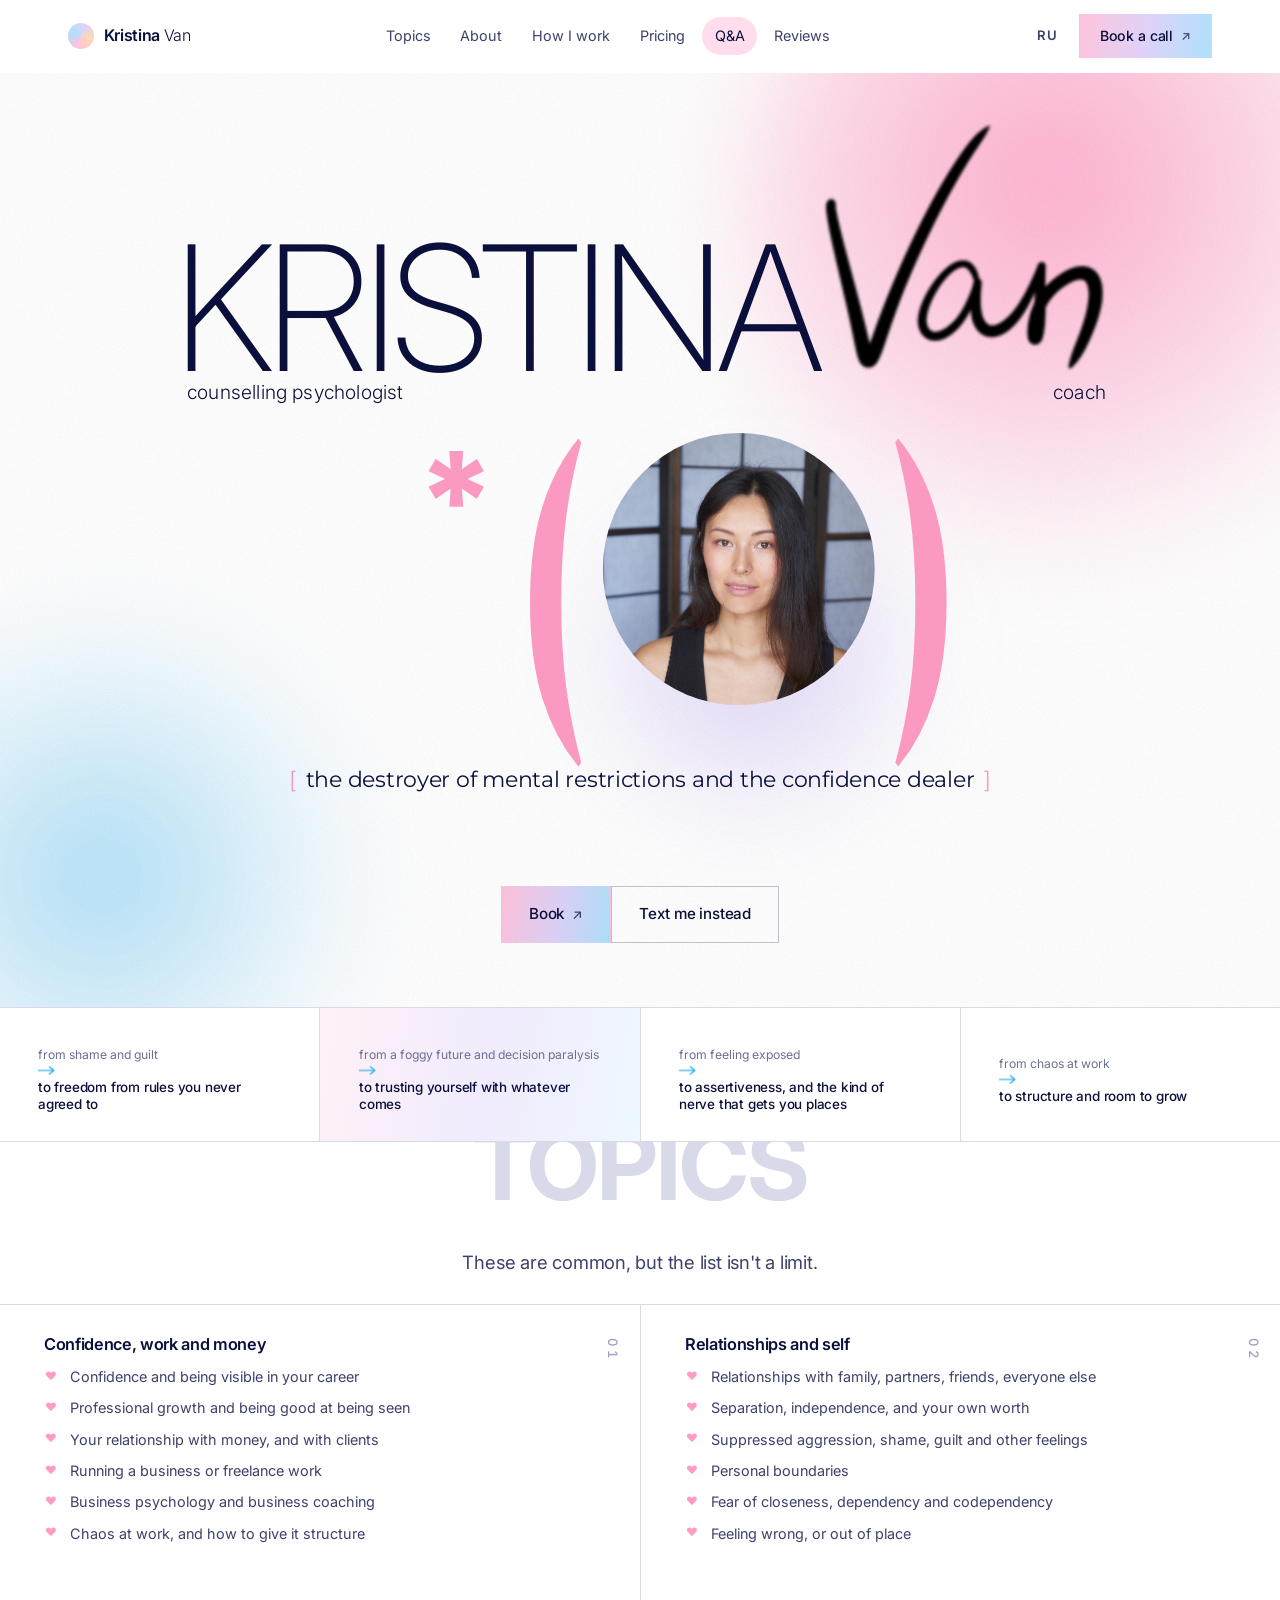
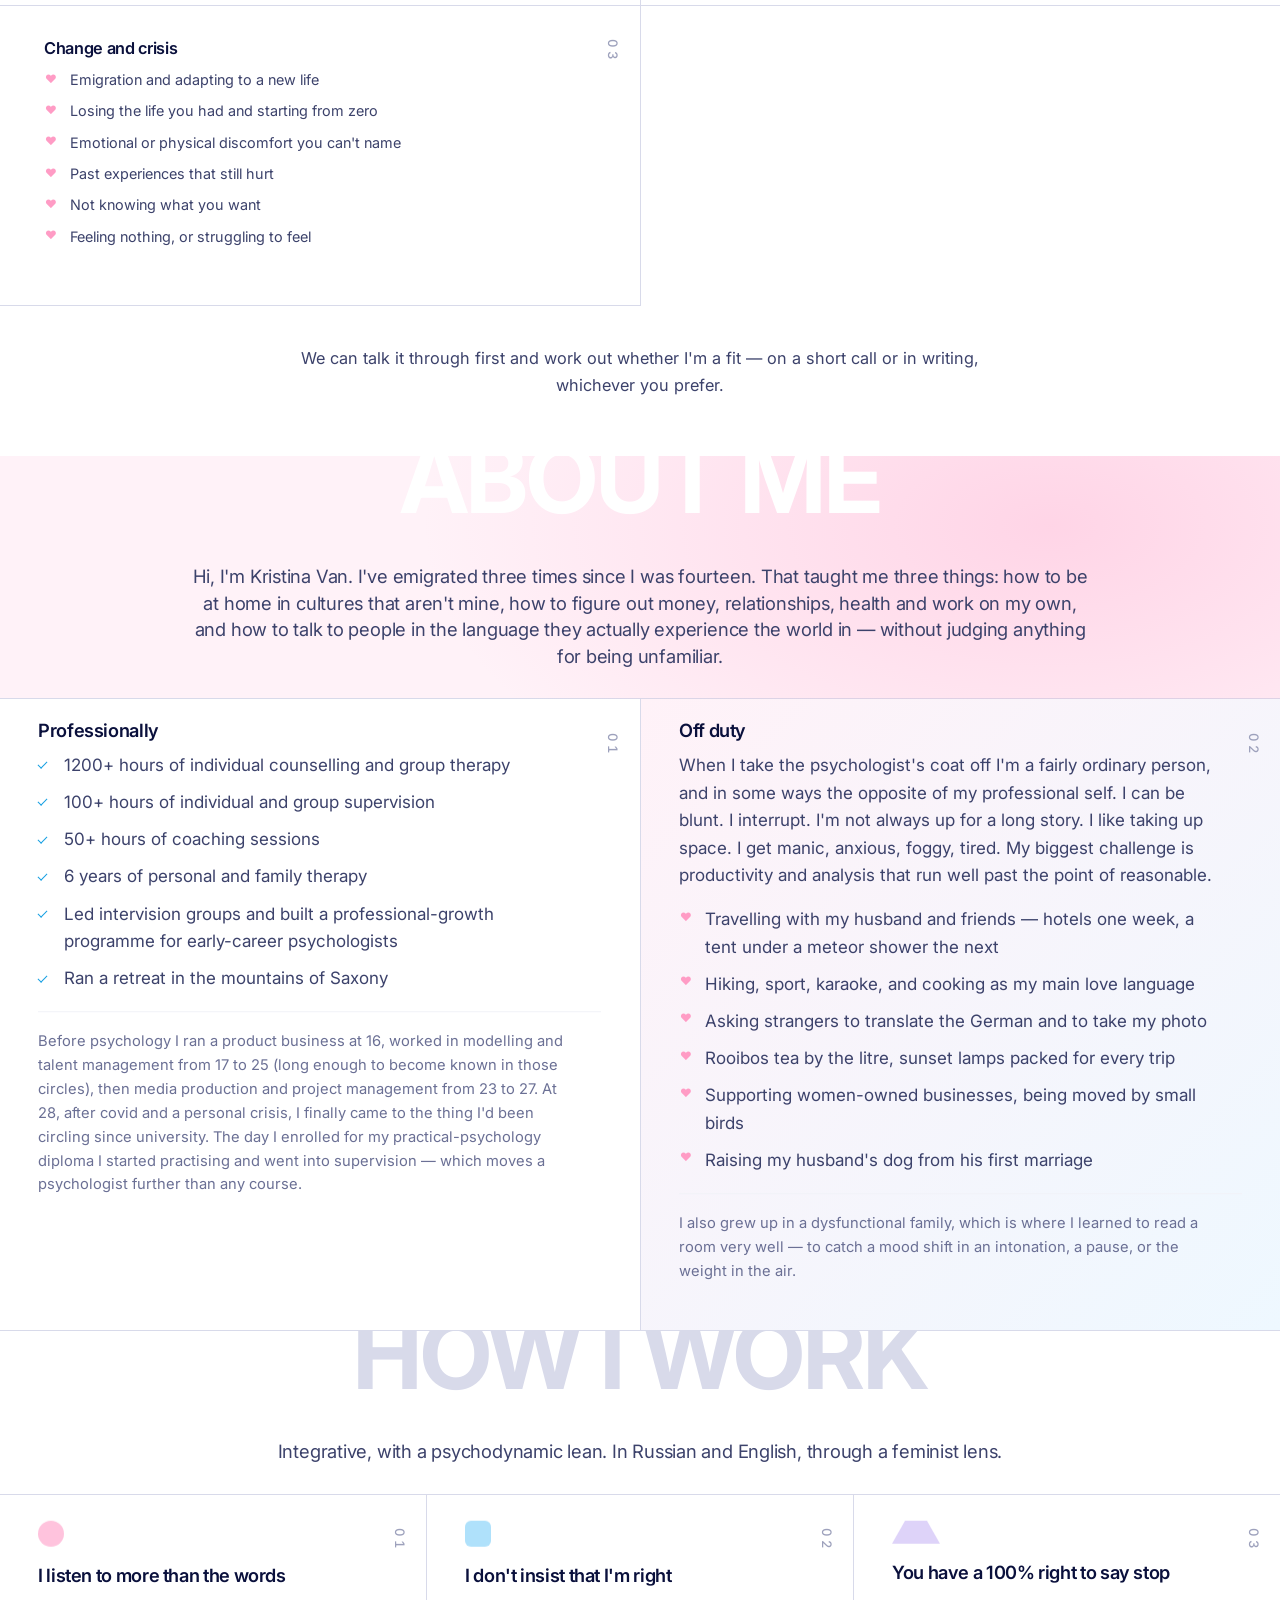
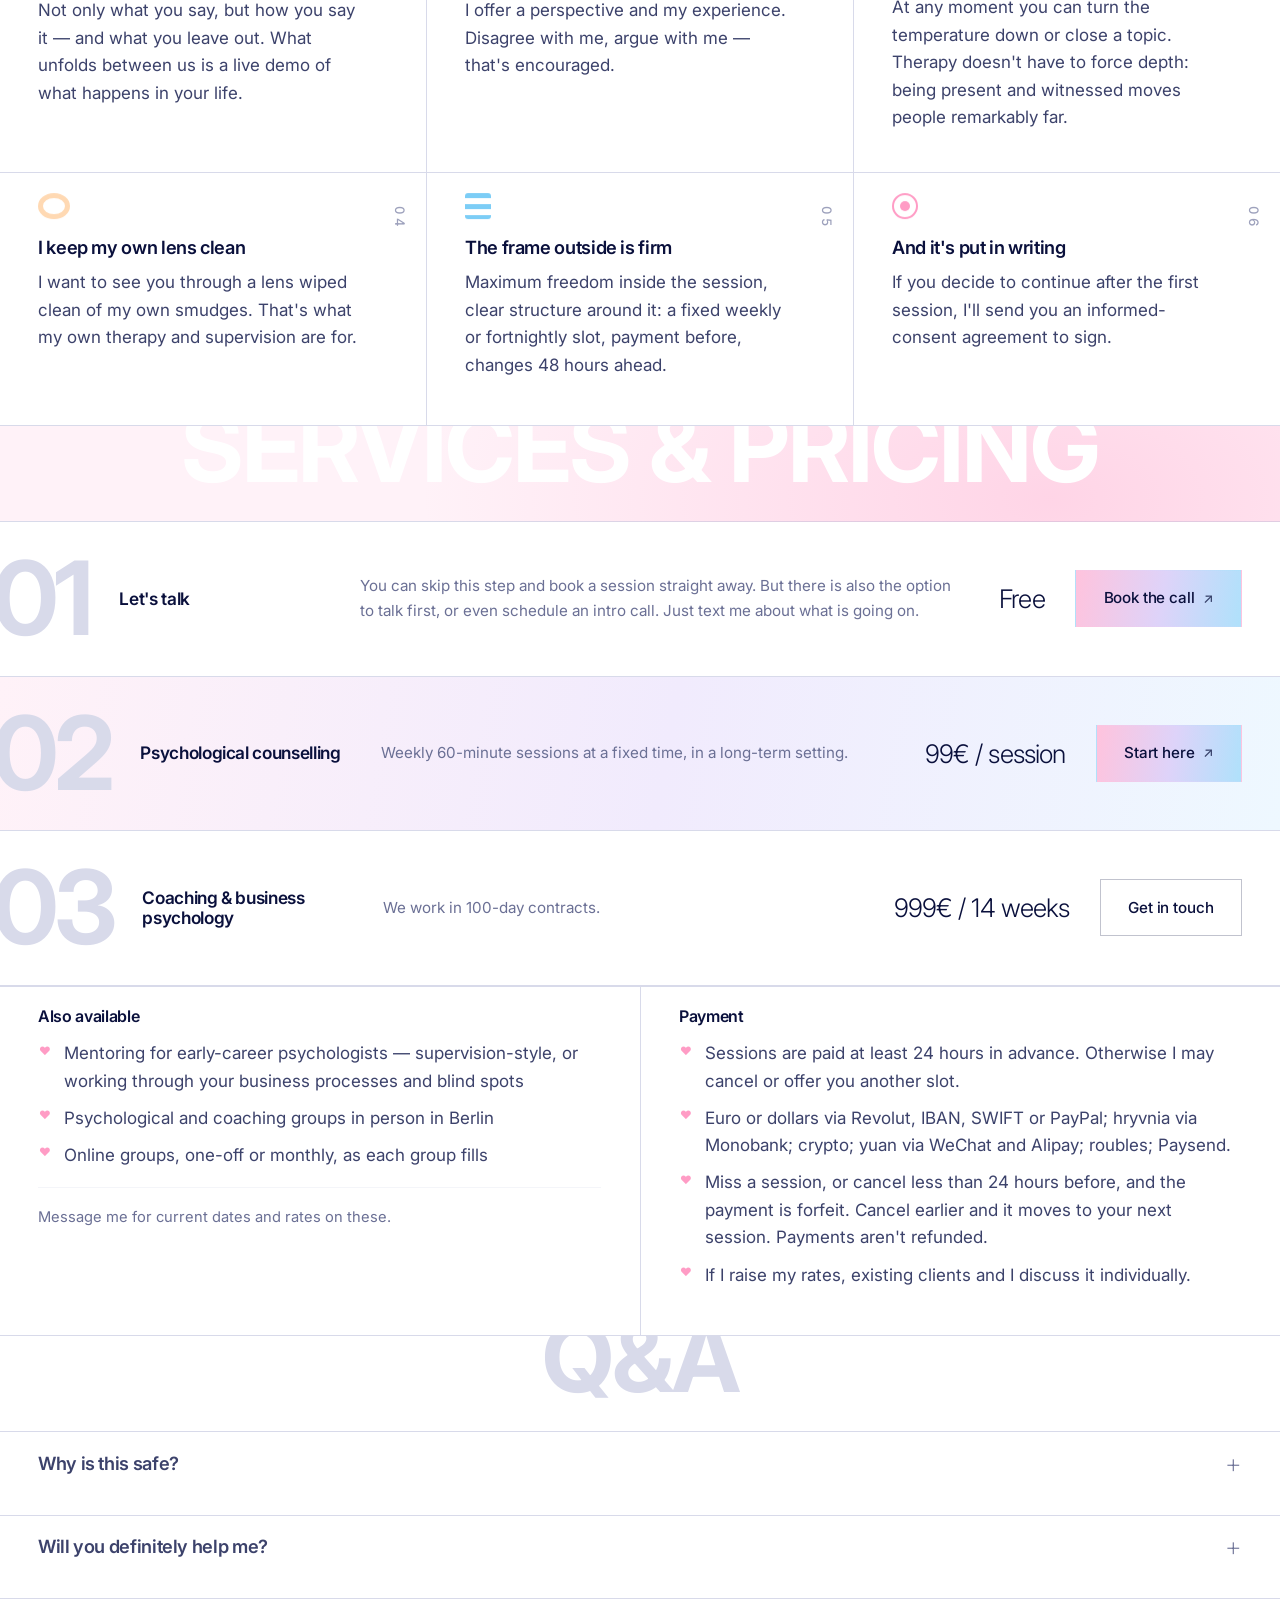
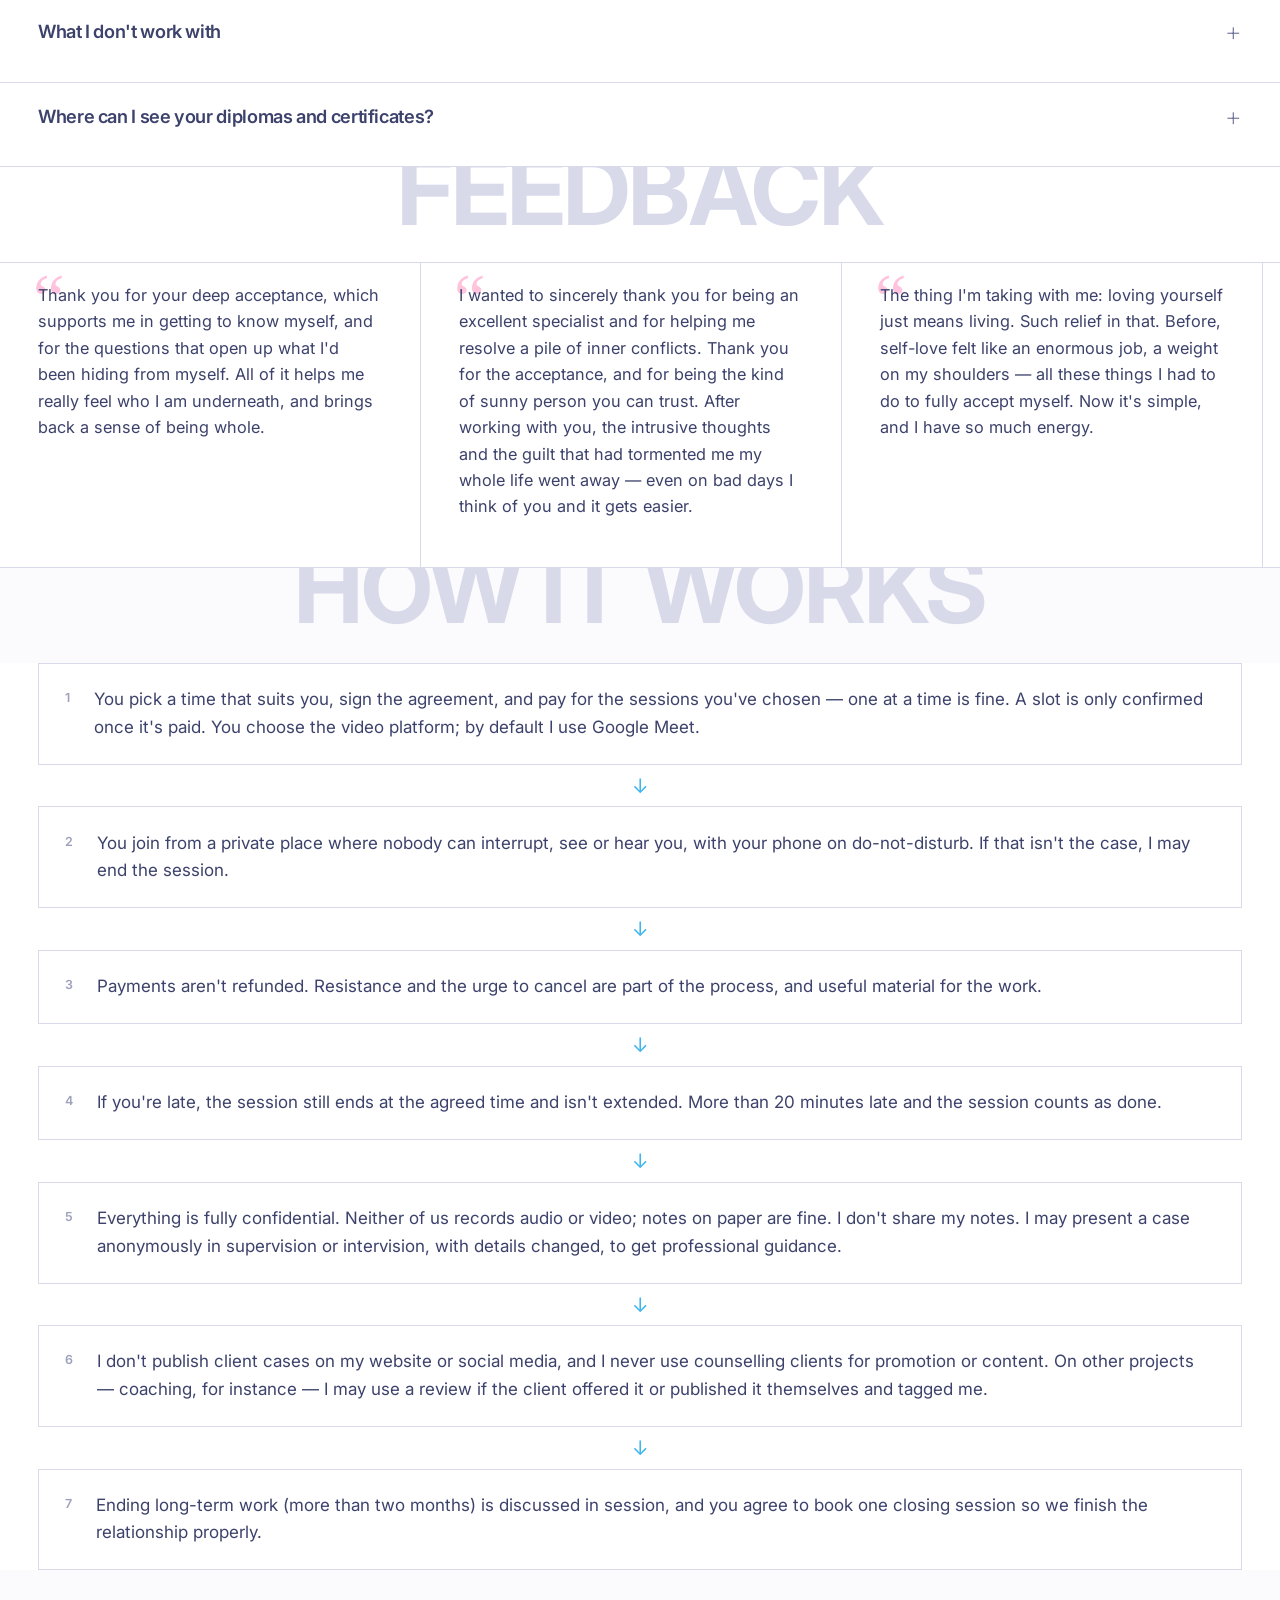
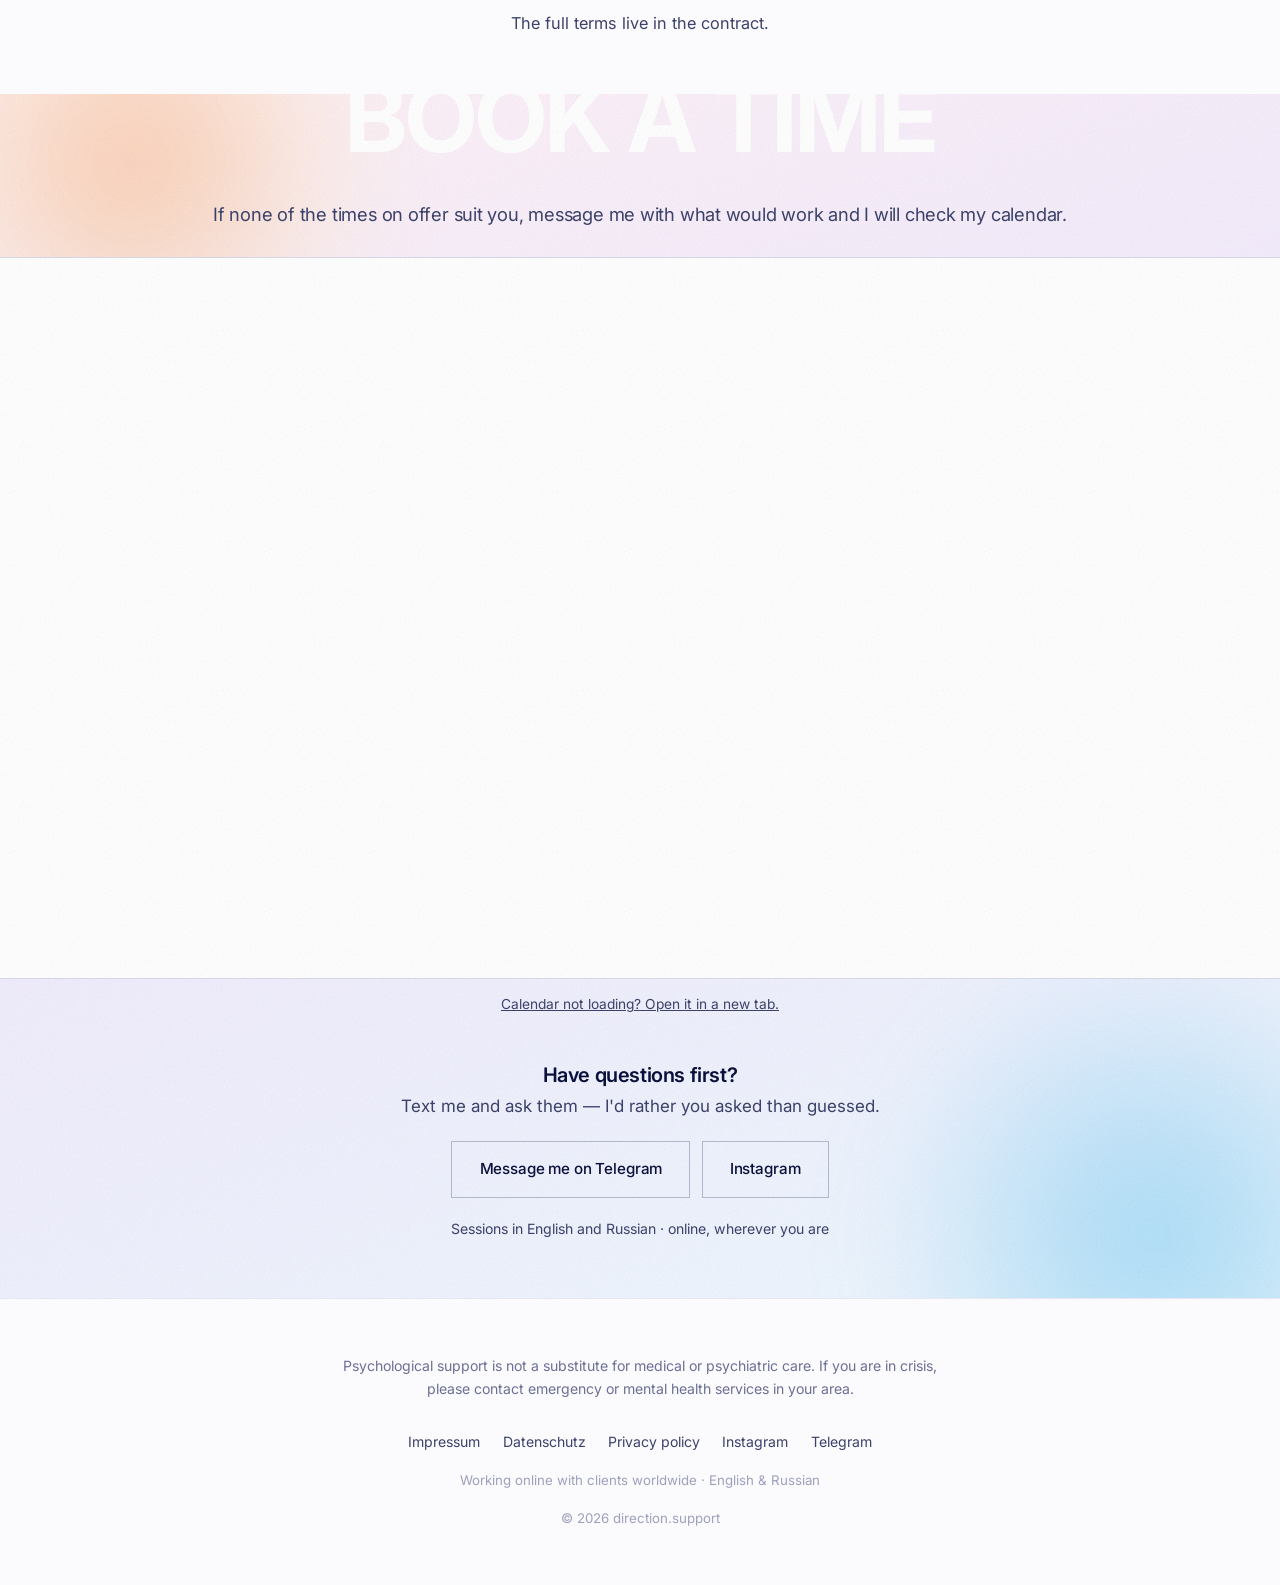
==== index.html @ a6364a40 "Header buttons to the right, borderless; English mobile type; nav "Q&A" - The language and menu butt" ====
<!DOCTYPE html>
<html lang="en">
<head>
<meta charset="UTF-8" />
<meta name="viewport" content="width=device-width, initial-scale=1" />
<meta name="color-scheme" content="light" />
<title>Kristina Van — Psychologist &amp; Coach | Online sessions in English &amp; Russian</title>
<meta name="description" content="Counselling psychologist and coach. Confidence, boundaries, burnout, emigration and career growth. Free 15-minute intro call. Online worldwide in English and Russian." />
<meta property="og:title" content="Kristina Van — Psychologist &amp; Coach" />
<meta property="og:description" content="Counselling psychologist and coach. Confidence, boundaries, burnout, emigration and career growth. Free 15-minute intro call. Online in English and Russian." />
<meta property="og:image" content="https://direction.support/assets/kris.jpg" />
<meta property="og:url" content="https://direction.support" />
<meta property="og:type" content="website" />
<link rel="canonical" href="https://direction.support/" />
<link rel="icon" href="data:image/svg+xml,%3Csvg xmlns='http://www.w3.org/2000/svg' viewBox='0 0 32 32'%3E%3Ccircle cx='16' cy='16' r='15' fill='%23FADCE9' stroke='%23E88CB4' stroke-width='2'/%3E%3C/svg%3E" />

<link rel="preconnect" href="https://fonts.googleapis.com" />
<link rel="preconnect" href="https://fonts.gstatic.com" crossorigin />
<link href="https://fonts.googleapis.com/css2?family=Caveat:wght@600&family=Montserrat:wght@400;500&family=Playfair+Display:wght@400;700;900&family=Inter:ital,opsz,wght@0,14..32,200..700;1,14..32,400..700&display=swap" rel="stylesheet" />
<link rel="stylesheet" href="styles.css" />

<link href="https://assets.calendly.com/assets/external/widget.css" rel="stylesheet" />
<script src="https://assets.calendly.com/assets/external/widget.js" async></script>

<!-- Google Analytics -->
<script async src="https://www.googletagmanager.com/gtag/js?id=G-KXKVBCNM85"></script>
<script>
  window.dataLayer = window.dataLayer || [];
  function gtag(){dataLayer.push(arguments);}
  gtag('js', new Date());
  gtag('config', 'G-KXKVBCNM85');
</script>
</head>
<body>

<!-- Shared SVG: hand-drawn wobble filter (applied to pseudo-element borders only,
     so the text inside stays perfectly crisp) and the blue arrow glyph. -->
<svg class="svg-defs" aria-hidden="true" focusable="false">
  <defs>
    <filter id="wobble" x="-6%" y="-30%" width="112%" height="160%" filterUnits="objectBoundingBox">
      <feTurbulence type="fractalNoise" baseFrequency="0.018 0.05" numOctaves="3" seed="7" result="noise" />
      <feDisplacementMap in="SourceGraphic" in2="noise" scale="4" xChannelSelector="R" yChannelSelector="G" />
    </filter>
    <filter id="wobble-soft" x="-6%" y="-30%" width="112%" height="160%" filterUnits="objectBoundingBox">
      <feTurbulence type="fractalNoise" baseFrequency="0.02 0.06" numOctaves="2" seed="19" result="noise" />
      <feDisplacementMap in="SourceGraphic" in2="noise" scale="2.5" xChannelSelector="R" yChannelSelector="G" />
    </filter>
  </defs>
</svg>

<a class="skip-link" href="#main">Skip to content</a>

<header class="site-header" id="top">
  <div class="shell header-inner">
    <a href="#top" class="brand">
      <span class="brand-mark" aria-hidden="true"></span>
      <span class="brand-text"><b>Kristina</b> Van</span>
    </a>

    <nav class="site-nav" id="site-nav" aria-label="Sections">
      <a href="#topics" data-i18n="navTopics">Topics</a>
      <a href="#about" data-i18n="navAbout">About</a>
      <a href="#work" data-i18n="navWork">How I work</a>
      <a href="#pricing" data-i18n="navPricing">Pricing</a>
      <a href="#safety" data-i18n="navSafety">Q&amp;A</a>
      <a href="#reviews" data-i18n="navReviews">Reviews</a>
    </nav>

    <div class="header-actions">
      <button type="button" class="lang-toggle" id="lang-toggle" aria-label="Switch language">RU</button>
      <a href="#contact" class="btn btn-primary btn-sm" data-i18n="headerBook">Book a call</a>
      <button type="button" class="nav-toggle" id="nav-toggle" aria-expanded="false" aria-controls="site-nav">
        <span class="nav-toggle-bars" aria-hidden="true"><i></i><i></i></span>
        <span class="sr-only" data-i18n="menuLabel">Menu</span>
      </button>
    </div>
  </div>
</header>

<main id="main">

  <!-- ===================== HERO — the poster, in code =====================
       Tagline alternatives, if you want to swap the three titles (edit
       heroTitle1/2/3 in translations.js — the layout takes any length):

       A · shipped   destroyer of mental restrictions / the confidence dealer /
                     breaker of stereotypes
       B · epic      breaker of inner chains / keeper of confidence /
                     unlearner of shoulds
       C · long GoT  first of her name, destroyer of shoulds, dealer of
                     confidence, tamer of stereotypes, speaker of four tongues
       D · benefit   fewer shoulds / more confidence / room to be yourself
       E · mixed     destroyer of mental restrictions / the confidence dealer /
                     and room to be entirely yourself
  ==================================================================== -->
  <section class="hero grain">
    <div class="blob blob--pink" aria-hidden="true"></div>
    <div class="blob blob--blue" aria-hidden="true"></div>
    <div class="blob blob--lilac" aria-hidden="true"></div>

    <div class="shell hero-grid">

      <div class="hero-runninghead">
        <p class="hero-role" data-i18n="heroRole">counselling psychologist</p>
        <p class="hero-role" data-i18n="heroRole2">coach</p>
      </div>

      <h1 class="hero-name">
        <span class="hero-name-text" data-i18n="heroName">KRISTINA</span>
        <span class="signature">
          <img src="assets/signature_en.png" alt="Van" class="signature-img" onerror="this.remove()" />
          <span class="signature-fallback" data-i18n="heroSignatureAlt" aria-hidden="true">Van</span>
        </span>
      </h1>

      <!-- Bracketed figure: pink asterisk, then the portrait held between two
           oversized brackets, set in a high-contrast serif and stretched
           vertically so they stay tall without also growing wide. -->
      <div class="hero-figure">
        <span class="hero-asterisk" aria-hidden="true">*</span>
        <span class="hero-bracket" aria-hidden="true">(</span>
        <figure class="hero-portrait">
          <img src="assets/kris-round.jpg" alt="Kristina Van" width="900" height="900" fetchpriority="high" />
        </figure>
        <span class="hero-bracket" aria-hidden="true">)</span>
      </div>

      <p class="hero-tagline" data-i18n="heroTagline">The destroyer of mental restrictions and the confidence dealer</p>

      <div class="hero-cta">
        <a href="#contact" class="btn btn-primary" data-i18n="heroBook">Book</a>
        <a href="https://t.me/wowitskris" class="btn btn-ghost" target="_blank" rel="noopener" data-i18n="heroSecondary">Text me instead</a>
      </div>

    </div>
  </section>

  <!-- ============ WHAT SHIFTS (was the stats strip) ============ -->
  <section class="shifts" aria-label="What changes">
    <ul class="shifts-grid modular">
      <li class="shift">
        <span class="shift-from" data-i18n="heroArrow1From">from shame and guilt</span>
        <svg class="arrow" viewBox="0 0 24 12" aria-hidden="true"><path d="M0 6h18M14 1.5 19.5 6 14 10.5" fill="none" stroke="currentColor" stroke-width="1.8" stroke-linecap="round" stroke-linejoin="round"/></svg>
        <span class="shift-to" data-i18n="heroArrow1To">to freedom from rules you never agreed to</span>
      </li>
      <li class="shift shift--dopamine">
        <span class="shift-from" data-i18n="heroArrow2From">from a foggy future and decision paralysis</span>
        <svg class="arrow" viewBox="0 0 24 12" aria-hidden="true"><path d="M0 6h18M14 1.5 19.5 6 14 10.5" fill="none" stroke="currentColor" stroke-width="1.8" stroke-linecap="round" stroke-linejoin="round"/></svg>
        <span class="shift-to" data-i18n="heroArrow2To">to trusting yourself with whatever comes</span>
      </li>
      <li class="shift">
        <span class="shift-from" data-i18n="heroArrow3From">from feeling exposed</span>
        <svg class="arrow" viewBox="0 0 24 12" aria-hidden="true"><path d="M0 6h18M14 1.5 19.5 6 14 10.5" fill="none" stroke="currentColor" stroke-width="1.8" stroke-linecap="round" stroke-linejoin="round"/></svg>
        <span class="shift-to" data-i18n="heroArrow3To">to assertiveness, and the kind of nerve that gets you places</span>
      </li>
      <li class="shift">
        <span class="shift-from" data-i18n="heroArrow4From">from chaos at work</span>
        <svg class="arrow" viewBox="0 0 24 12" aria-hidden="true"><path d="M0 6h18M14 1.5 19.5 6 14 10.5" fill="none" stroke="currentColor" stroke-width="1.8" stroke-linecap="round" stroke-linejoin="round"/></svg>
        <span class="shift-to" data-i18n="heroArrow4To">to structure and room to grow</span>
      </li>
    </ul>
  </section>

  <!-- ===================== TOPICS ===================== -->
  <section class="section" id="topics">
    <div class="shell">
      <header class="section-head section-head--center">
        <span class="pill" data-i18n="topicsPill">Topics</span>
        <p class="section-lead" data-i18n="topicsIntro">These are common, but the list isn't a limit.</p>
      </header>
    </div>

      <div class="grid-3 grid-3--tight modular">
        <article class="card card--topic">
          <h3 class="card-title" data-i18n="topicsGroup1Title">Confidence, work and money</h3>
          <ul class="dots" data-i18n-list="topicsGroup1List"><li>Confidence and being visible in your career</li><li>Professional growth</li><li>Your relationship with money, and with clients</li><li>Running a business or freelance work</li><li>Business psychology and coaching</li><li>Chaos at work, and how to give it structure</li></ul>
        </article>
        <article class="card card--topic">
          <h3 class="card-title" data-i18n="topicsGroup2Title">Relationships and self</h3>
          <ul class="dots" data-i18n-list="topicsGroup2List"><li>Relationships with family, partners, friends</li><li>Separation, independence, and your own worth</li><li>Suppressed aggression, shame, guilt and other feelings</li><li>Personal boundaries</li><li>Fear of closeness, dependency and codependency</li><li>Feeling wrong, or out of place</li></ul>
        </article>
        <article class="card card--topic">
          <h3 class="card-title" data-i18n="topicsGroup3Title">Change and crisis</h3>
          <ul class="dots" data-i18n-list="topicsGroup3List"><li>Emigration and adapting to a new life</li><li>Losing the life you had and starting from zero</li><li>Discomfort you can't name</li><li>Past experiences that still hurt</li><li>Not knowing what you want</li><li>Feeling nothing, or struggling to feel</li></ul>
        </article>
      </div>

      <div class="shell"><p class="section-outro" data-i18n="topicsOutro">We can talk it through first and work out whether I'm a fit — on a short call or in writing, whichever you prefer.</p></div>
  </section>

  <!-- ===================== ABOUT ===================== -->
  <section class="section section--pink" id="about">
    <div class="shell">
      <header class="section-head section-head--center">
        <span class="pill" data-i18n="aboutPill">About me</span>
        <p class="section-lead" data-i18n="aboutIntro">Hi, I'm Kristina Van. I've emigrated three times since I was fourteen. That taught me three things: how to be at home in cultures that aren't mine, how to figure out money, relationships, health and work on my own, and how to talk to people in the language they actually experience the world in — without judging anything for being unfamiliar.</p>
      </header>
    </div>

      <div class="split modular">
        <article class="card">
          <h3 class="card-title" data-i18n="aboutProTitle">Professionally</h3>
          <ul class="ticks" data-i18n-list="aboutProList">
            <li>1200+ hours of individual counselling and group therapy</li>
            <li>100+ hours of individual and group supervision</li>
            <li>50+ hours of coaching sessions</li>
            <li>6 years of personal and family therapy</li>
            <li>Led intervision groups and built a professional-growth programme for early-career psychologists</li>
            <li>Ran a retreat in the mountains of Saxony</li>
          </ul>
          <p class="card-note" data-i18n="aboutPath">Before psychology I ran a product business at 16, worked in modelling and talent management from 17 to 25, then media production and project management from 23 to 27. At 28, after covid and a personal crisis, I finally came to the thing I'd been circling since university.</p>
        </article>

        <article class="card card--tint">
          <h3 class="card-title" data-i18n="aboutPerTitle">Off duty</h3>
          <p class="card-lead" data-i18n="aboutPerIntro">When I take the psychologist's coat off I'm a fairly ordinary person, and in some ways the opposite of my professional self. I can be blunt. I interrupt. I'm not always up for a long story. I like taking up space. I get manic, anxious, foggy, tired. My biggest challenge is productivity and analysis that run well past the point of reasonable.</p>
          <ul class="dots" data-i18n-list="aboutPerList">
            <li>Travelling with my husband and friends — hotels one week, a tent under a meteor shower the next</li>
            <li>Hiking, sport, karaoke, and cooking as my main love language</li>
            <li>Asking strangers to translate the German and to take my photo</li>
            <li>Rooibos tea by the litre, sunset lamps packed for every trip</li>
            <li>Supporting women-owned businesses, being moved by small birds</li>
            <li>Raising my husband's dog from his first marriage</li>
          </ul>
          <p class="card-note" data-i18n="aboutFamily">I also grew up in a dysfunctional family, which is where I learned to read a room very well — to catch a mood shift in an intonation, a pause, or the weight in the air.</p>
        </article>
      </div>
  </section>

  <!-- ===================== HOW I WORK ===================== -->
  <section class="section" id="work">
    <div class="shell">
      <header class="section-head section-head--center">
        <span class="pill" data-i18n="workPill">How I work</span>
        <p class="section-lead" data-i18n="workIntro">Integrative, with a psychodynamic lean. In Russian and English, through a feminist lens.</p>
      </header>
    </div>

      <div class="grid-3 modular">
        <article class="card card--work"><span class="glyph glyph--circle" aria-hidden="true"></span><h3 class="card-title" data-i18n="work1Title">I listen to more than the words</h3><p data-i18n="work1Text">Not only what you say, but how you say it, what you're telling me without words, and what you're not saying. I'm present both as a person in the conversation and in a meta-position — noticing what dynamic you bring and what unfolds between us.</p></article>
        <article class="card card--work"><span class="glyph glyph--square" aria-hidden="true"></span><h3 class="card-title" data-i18n="work2Title">I don't insist that I'm right</h3><p data-i18n="work2Text">I offer a perspective and my experience. You're welcome to disagree, or argue with me. That's encouraged.</p></article>
        <article class="card card--work"><span class="glyph glyph--tri" aria-hidden="true"></span><h3 class="card-title" data-i18n="work3Title">You have a 100% right to say stop</h3><p data-i18n="work3Text">At any moment you can turn the temperature down or close a topic entirely. Therapy doesn't have to mean forcing depth or chasing insights. Presence and being witnessed turn out to move people remarkably far.</p></article>
        <article class="card card--work"><span class="glyph glyph--ring" aria-hidden="true"></span><h3 class="card-title" data-i18n="work4Title">I keep my own lens clean</h3><p data-i18n="work4Text">I want to see you through a perception that's been wiped of my own smudges. That's what my therapy and my individual and group supervision are for.</p></article>
        <article class="card card--work"><span class="glyph glyph--bars" aria-hidden="true"></span><h3 class="card-title" data-i18n="work5Title">The frame outside is firm</h3><p data-i18n="work5Text">Maximum freedom inside the session, a very clear structure around it. A regular setting, weekly or fortnightly, at a fixed time. Payment before the session. Cancellations and reschedules up to 48 hours ahead.</p></article>
        <article class="card card--work"><span class="glyph glyph--dot" aria-hidden="true"></span><h3 class="card-title" data-i18n="work6Title">And it's put in writing</h3><p data-i18n="work6Text">If you decide to continue after the first session, I'll send you an informed-consent agreement to sign.</p></article>
      </div>
  </section>

  <!-- ===================== PRICING =====================
       Heads up: these numbers are taken from what direction.support currently
       renders (translations.js), not from the older HTML defaults and not from
       wowitskris.com — those three disagreed. Update prices in translations.js.
  ==================================================================== -->
  <section class="section section--pink" id="pricing">
    <div class="shell">
      <header class="section-head section-head--center">
        <span class="pill" data-i18n="pricingPill">Services &amp; pricing</span>
      </header>
    </div>

      <ol class="price-rows modular">
        <li class="price-row">
          <span class="price-num" data-i18n="pricing0Num">01</span>
          <h3 class="price-row-title" data-i18n="pricing0Title">Let\'s talk</h3>
          <p class="price-row-desc" data-i18n="pricing0Desc">You can skip this step and book a session straight away. But there is also the option to talk first, or even schedule an intro call. Just text me about what is going on.</p>
          <p class="price-row-tag" data-i18n="pricing0Price">Free</p>
          <a href="#contact" class="btn btn-primary price-row-cta" data-i18n="pricing0Cta">Book the call</a>
        </li>
        <li class="price-row price-row--main">
          <span class="price-num" data-i18n="pricing1Num">02</span>
          <h3 class="price-row-title" data-i18n="pricing1Title">Psychological counselling</h3>
          <p class="price-row-desc" data-i18n="pricing1Desc">Weekly 60-minute sessions at a fixed time, in a long-term setting.</p>
          <p class="price-row-tag" data-i18n="pricing1Price">99€ / session</p>
          <a href="#contact" class="btn btn-primary price-row-cta" data-i18n="pricing1Cta">Start here</a>
        </li>
        <li class="price-row">
          <span class="price-num" data-i18n="pricing2Num">03</span>
          <h3 class="price-row-title" data-i18n="pricing2Title">Coaching &amp; business psychology</h3>
          <p class="price-row-desc" data-i18n="pricing2Desc">We work in 100-day contracts.</p>
          <p class="price-row-tag" data-i18n="pricing2Price">999€ / 14 weeks</p>
          <a href="https://t.me/wowitskris" target="_blank" rel="noopener" class="btn btn-ghost price-row-cta" data-i18n="pricing2Cta">Get in touch</a>
        </li>
      </ol>

      <div class="split split--notes modular">
        <div class="note-block">
          <h3 class="note-title" data-i18n="pricingMoreTitle">Also available</h3>
          <ul class="dots" data-i18n-list="pricingMoreList"><li>Mentoring for early-career psychologists</li><li>Psychological and coaching groups in person in Berlin</li><li>Online groups, one-off or monthly, as each group fills</li></ul>
          <p class="card-note" data-i18n="pricingMoreNote">Message me for current dates and rates on these.</p>
        </div>
        <div class="note-block">
          <h3 class="note-title" data-i18n="pricingPayTitle">Payment</h3>
          <ul class="dots" data-i18n-list="pricingPayList"><li>Sessions are paid at least 24 hours in advance.</li><li>Revolut, IBAN, SWIFT, PayPal, Monobank, crypto, WeChat and Alipay, Paysend.</li><li>Late cancellations are forfeit; earlier ones move to your next session.</li><li>If I raise my rates, existing clients and I discuss it individually.</li></ul>
        </div>
      </div>
  </section>

  <!-- ===================== SAFETY / HONEST ANSWERS ===================== -->
  <section class="section" id="safety">
    <div class="shell">
      <header class="section-head section-head--center">
        <span class="pill" data-i18n="safetyPill">Q&amp;A</span>
      </header>
    </div>

      <div class="safety-grid modular">
        <details class="card card--safe">
          <summary class="card-title" data-i18n="safety1Title">Why is this safe?</summary>
          <p data-i18n="safety1Text">I build a sealed, confidential space with no judgement and no scoring. I work strictly on the principle that the client is okay. I don't give advice and I don't decide for you what you should do — I ask questions, get to know you, and reflect back the things that are hard to see from the inside.</p>
        </details>
        <details class="card card--safe">
          <summary class="card-title" data-i18n="safety2Title">Will you definitely help me?</summary>
          <p data-i18n="safety2Text">No, not definitely — no psychologist can guarantee that. We work on your wellbeing together, which means change needs you to want it and to do something new in that direction.</p>
          <p class="card-sub" data-i18n="safety2Sub">I won't be able to help if:</p>
          <ul class="crosses" data-i18n-list="safety2List"><li>You don't take responsibility for your own life</li><li>Someone made you come to me</li><li>You want to change another person</li></ul>
        </details>
        <details class="card card--safe">
          <summary class="card-title" data-i18n="safety3Title">What I don't work with</summary>
          <p data-i18n="safety3Text">There are things outside my competence, and I'd rather say so before you book than halfway in.</p>
          <ul class="crosses" data-i18n-list="safety3List"><li>Psychiatric diagnoses</li><li>Depression as the presenting request</li><li>Suicidal themes and self-harm as the presenting request</li></ul>
          <p class="card-note" data-i18n="safety3Note">If any of that is what you're facing right now, please reach a psychiatrist or a crisis service — that's the right kind of help, and it exists.</p>
        </details>
        <details class="card card--safe">
          <summary class="card-title" data-i18n="safety4Title">Where can I see your diplomas and certificates?</summary>
          <p data-i18n="credIntro">Just right here.</p>
          <div class="cert-grid">
            <a class="cert" href="assets/certs/01.jpg" target="_blank" rel="noopener">
              <img src="assets/certs/01.jpg" alt="" loading="lazy" onerror="this.closest('.cert').classList.add('is-missing')" />
            </a>
            <a class="cert" href="assets/certs/02.jpg" target="_blank" rel="noopener">
              <img src="assets/certs/02.jpg" alt="" loading="lazy" onerror="this.closest('.cert').classList.add('is-missing')" />
            </a>
            <a class="cert" href="assets/certs/03.jpg" target="_blank" rel="noopener">
              <img src="assets/certs/03.jpg" alt="" loading="lazy" onerror="this.closest('.cert').classList.add('is-missing')" />
            </a>
            <a class="cert" href="assets/certs/04.jpg" target="_blank" rel="noopener">
              <img src="assets/certs/04.jpg" alt="" loading="lazy" onerror="this.closest('.cert').classList.add('is-missing')" />
            </a>
            <a class="cert" href="assets/certs/05.jpg" target="_blank" rel="noopener">
              <img src="assets/certs/05.jpg" alt="" loading="lazy" onerror="this.closest('.cert').classList.add('is-missing')" />
            </a>
            <a class="cert" href="assets/certs/06.jpg" target="_blank" rel="noopener">
              <img src="assets/certs/06.jpg" alt="" loading="lazy" onerror="this.closest('.cert').classList.add('is-missing')" />
            </a>
            <a class="cert" href="assets/certs/07.jpg" target="_blank" rel="noopener">
              <img src="assets/certs/07.jpg" alt="" loading="lazy" onerror="this.closest('.cert').classList.add('is-missing')" />
            </a>
            <a class="cert" href="assets/certs/08.jpg" target="_blank" rel="noopener">
              <img src="assets/certs/08.jpg" alt="" loading="lazy" onerror="this.closest('.cert').classList.add('is-missing')" />
            </a>
            <a class="cert" href="assets/certs/09.jpg" target="_blank" rel="noopener">
              <img src="assets/certs/09.jpg" alt="" loading="lazy" onerror="this.closest('.cert').classList.add('is-missing')" />
            </a>
            <a class="cert" href="assets/certs/10.jpg" target="_blank" rel="noopener">
              <img src="assets/certs/10.jpg" alt="" loading="lazy" onerror="this.closest('.cert').classList.add('is-missing')" />
            </a>
            <a class="cert" href="assets/certs/11.jpg" target="_blank" rel="noopener">
              <img src="assets/certs/11.jpg" alt="" loading="lazy" onerror="this.closest('.cert').classList.add('is-missing')" />
            </a>
          </div>
        </details>
      </div>
  </section>

  <!-- ===================== REVIEWS ===================== -->
  <section class="section" id="reviews">
    <div class="shell">
      <header class="section-head section-head--center">
        <span class="pill" data-i18n="reviewsPill">Feedback</span>
      </header>
    </div>
      <div class="reviews modular">
        <blockquote class="review"><p data-i18n="testimonial1">Thank you for your deep acceptance, which supports me in getting to know myself, and for the questions that open up what I'd been hiding from myself.</p></blockquote>
        <blockquote class="review"><p data-i18n="testimonial2">Thank you for being an excellent specialist and for helping me resolve a pile of inner conflicts.</p></blockquote>
        <blockquote class="review"><p data-i18n="testimonial3">The thing I'm taking with me: loving yourself just means living. Such relief in that.</p></blockquote>
        <blockquote class="review"><p data-i18n="testimonial4">One meeting introduced me to my real self.</p></blockquote>
      </div>
  </section>

  <!-- ===================== SETTING ===================== -->
  <section class="section section--paper" id="setting">
    <div class="shell shell--narrow">
      <header class="section-head section-head--center">
        <span class="pill" data-i18n="settingPill">How it works</span>
      </header>
    </div>
      <ul class="rules modular" data-i18n-list="settingList">
        <li>You pick a time that suits you, sign the agreement, and pay for the sessions you've chosen.</li>
        <li>You join from a private place where nobody can interrupt, see or hear you.</li>
        <li>Payments aren't refunded. Resistance and the urge to cancel are part of the process.</li>
        <li>If you're late, the session still ends at the agreed time.</li>
        <li>Everything is fully confidential.</li>
        <li>I don't publish client cases and never use counselling clients for promotion.</li>
        <li>Ending long-term work is discussed in session, with one closing session.</li>
      </ul>
      <div class="shell"><p class="section-outro" data-i18n="settingNote">The full terms live in the contract.</p></div>
  </section>

  <!-- ===================== CONTACT ===================== -->
  <section class="section section--contact grain" id="contact">
    <div class="blob blob--orange" aria-hidden="true"></div>
    <div class="blob blob--blue2" aria-hidden="true"></div>
    <div class="shell">
      <header class="section-head section-head--center">
        <span class="pill" data-i18n="contactPill">Book a time</span>
        <p class="section-lead" data-i18n="contactLead">If none of the times on offer suit you, message me with what would work and I will check my calendar.</p>
      </header>
    </div>

      <div class="booking">
        <div class="calendly-inline-widget" data-url="https://calendly.com/wowitskrisw/call?hide_gdpr_banner=1&amp;background_color=ffffff&amp;text_color=14141a&amp;primary_color=e88cb4" style="min-width:300px;height:720px"></div>
      </div>
      <p class="booking-note"><a href="https://calendly.com/wowitskrisw/call" target="_blank" rel="noopener" data-i18n="bookingNote">Calendar not loading? Open it in a new tab.</a></p>

      <div class="contact-alt">
        <h3 data-i18n="contactAlt">Have questions first?</h3>
        <p data-i18n="contactAltText">Text me and ask them — I'd rather you asked than guessed.</p>
        <div class="contact-links">
          <a href="https://t.me/wowitskris" class="btn btn-ghost" target="_blank" rel="noopener" data-i18n="contactTelegram">Message me on Telegram</a>
          <a href="https://www.instagram.com/wow_its_kris" class="btn btn-ghost" target="_blank" rel="noopener" data-i18n="contactInstagram">Instagram</a>
        </div>
        <p class="contact-langs" data-i18n="contactLangs">Sessions in English and Russian · online, wherever you are</p>
      </div>
  </section>

</main>

<footer class="site-footer">
  <div class="shell footer-inner">
    <p class="footer-disclaimer" data-i18n="footerDisclaimer">Psychological support is not a substitute for medical or psychiatric care. If you are in crisis, please contact emergency or mental health services in your area.</p>
    <nav class="footer-nav" aria-label="Legal" data-i18n-attr="aria-label:footerNavLabel">
      <a href="https://wowitskris.com/impressum" target="_blank" rel="noopener">Impressum</a>
      <a href="https://wowitskris.com/datenschutz" target="_blank" rel="noopener">Datenschutz</a>
      <a href="privacy.html">Privacy policy</a>
      <a href="https://www.instagram.com/wow_its_kris" target="_blank" rel="noopener">Instagram</a>
      <a href="https://t.me/wowitskris" target="_blank" rel="noopener">Telegram</a>
    </nav>
    <p class="footer-location" data-i18n="footerLocation">Working online with clients worldwide · English &amp; Russian</p>
    <p class="footer-copy">© <span id="year">2026</span> direction.support</p>
  </div>
</footer>

<a href="#contact" class="sticky-cta" id="sticky-cta" data-i18n="stickyCta">Book a session</a>

<script src="translations.js"></script>
<script src="script.js"></script>
</body>
</html>
---- styles.css ----
/* ===========================================================================
   direction.support — Kristina Van
   Palette: baby pink + baby blue, with lilac and light-orange accents.
   Type: Inter (everything), Caveat (signature fallback only).
   The page is deliberately light-committed — the pastel ground is the brand.
   =========================================================================== */

:root{
  /* --- bubblegum pink --- */
  --pink-50:#FFF2F8;  --pink-100:#FFDDEC;  --pink-200:#FFC3DD;
  --pink-300:#FF9CC5;  --pink-400:#FF7CB2;

  /* --- sky blue (variable names kept as --blue-*) --- */
  --blue-50:#EEF8FF;  --blue-100:#D6EFFE;  --blue-200:#AFE1FB;
  --blue-300:#7CCDF6;  --blue-400:#3FB6EE;  --blue-500:#159FE2;

  /* --- accents --- */
  --lilac-100:#F1EBFD; --lilac-200:#DED3F9; --lilac-400:#9B7BE8;
  --orange-100:#FFEEDA; --orange-200:#FFD9B3; --orange-400:#F79E4E;

  /* --- ink: every piece of type is this one colour --- */
  --ink:#0A103C;  --ink-2:#3C426B;  --ink-3:#6B7095;  --ink-4:#9DA1BC;
  --line:#E6E7F1; --line-soft:#F1F2F8;
  --rule:#D8DAEA; --rule-soft:#EBEDF5;
  --paper:#FFFFFF; --paper-2:#FBFAFD;

  /* --- system --- */
  --font:"Inter",-apple-system,BlinkMacSystemFont,"Segoe UI",Roboto,sans-serif;
  --font-hand:"Caveat","Inter",cursive;
  --shell:1240px;
  --cell-y:clamp(1.5rem,2.6vw,2.2rem); --cell-x:clamp(1.25rem,3vw,2.6rem);
  --sec-pad:clamp(2.25rem,4.5vw,4rem);
  --grad-dopamine:linear-gradient(100deg,var(--pink-50),var(--lilac-100) 52%,var(--blue-50));
  --grad-btn:linear-gradient(100deg,var(--pink-200),var(--lilac-200) 52%,var(--blue-200));
  --r-lg:12px; --r-md:10px; --r-sm:8px;
  --shadow:0 1px 2px rgba(20,20,26,.04), 0 12px 32px -12px rgba(20,20,26,.10);
  --shadow-lift:0 2px 6px rgba(20,20,26,.05), 0 28px 60px -22px rgba(20,20,26,.20);
  --ease:cubic-bezier(.4,0,.2,1);
}

/* ---------- reset ---------- */
*,*::before,*::after{box-sizing:border-box}
html{-webkit-text-size-adjust:100%;scroll-behavior:smooth;scroll-padding-top:88px}
body{
  margin:0;
  font-family:var(--font);
  font-size:17px;
  line-height:1.62;
  color:var(--ink-2);
  background:var(--paper);
  -webkit-font-smoothing:antialiased;
  overflow-x:hidden;
}
h1,h2,h3,h4{color:var(--ink);margin:0;line-height:1.15;font-weight:500;letter-spacing:-.02em}
p{margin:0 0 1em}
p:last-child{margin-bottom:0}
ul,ol{margin:0;padding:0;list-style:none}
img{max-width:100%;display:block;height:auto}
a{color:inherit}
button{font:inherit;color:inherit;background:none;border:0;cursor:pointer}

.svg-defs{position:absolute;width:0;height:0;overflow:hidden}
.sr-only{position:absolute;width:1px;height:1px;padding:0;margin:-1px;overflow:hidden;clip:rect(0 0 0 0);white-space:nowrap;border:0}
.skip-link{position:absolute;left:-9999px;top:0;z-index:200;background:var(--ink);color:#fff;padding:.7rem 1.1rem;border-radius:0 0 var(--r-sm) 0}
.skip-link:focus{left:0}
:focus-visible{outline:2.5px solid var(--lilac-400);outline-offset:3px;border-radius:6px}

.shell{width:100%;max-width:var(--shell);margin-inline:auto;padding-inline:clamp(20px,5vw,48px)}
.shell--narrow{max-width:860px}

/* ===========================  BUTTONS  =========================== */
.btn{
  --btn-bg:var(--grad-btn); --btn-fg:var(--ink); --btn-bd:transparent;
  display:inline-flex;align-items:center;justify-content:center;gap:.5rem;
  padding:.95rem 1.7rem;border-radius:0;
  background:var(--btn-bg);color:var(--btn-fg);border:1.5px solid var(--btn-bd);
  font-size:.95rem;font-weight:500;letter-spacing:-.01em;text-decoration:none;
  transition:transform .22s var(--ease),box-shadow .22s var(--ease),background .22s var(--ease),color .22s var(--ease);
}
.btn:hover{transform:translateY(-2px);box-shadow:0 12px 26px -12px rgba(10,16,60,.4)}
.btn:active{transform:translateY(0)}
.btn-primary::after{content:"↗";font-size:.9em;line-height:1;opacity:.75}
.btn-ghost{--btn-bg:transparent;--btn-fg:var(--ink);--btn-bd:rgba(10,16,60,.25)}
.btn-ghost:hover{--btn-bg:rgba(10,16,60,.04);--btn-bd:var(--ink);box-shadow:none}
.btn-sm{padding:.62rem 1.25rem;font-size:.88rem}
.btn-block{width:100%;margin-top:auto}

/* ===========================  HEADER  =========================== */
.site-header{
  position:sticky;top:0;z-index:100;
  background:rgba(255,255,255,.72);
  backdrop-filter:blur(16px) saturate(1.6);
  -webkit-backdrop-filter:blur(16px) saturate(1.6);
  border-bottom:1px solid transparent;
  transition:border-color .3s var(--ease),background .3s var(--ease);
}
.site-header.is-scrolled{border-bottom-color:var(--line);background:rgba(255,255,255,.9)}
.header-inner{display:flex;align-items:center;gap:1.5rem;min-height:72px}
.brand{display:flex;align-items:center;gap:.6rem;text-decoration:none;color:var(--ink);font-size:1rem;letter-spacing:-.02em;flex-shrink:0}
.brand b{font-weight:600}
.brand-text{font-weight:300}
.brand-mark{
  width:26px;height:26px;border-radius:50%;flex-shrink:0;
  background:conic-gradient(from 200deg,var(--pink-200),var(--blue-200),var(--lilac-200),var(--orange-200),var(--pink-200));
}
.site-nav{display:flex;gap:.3rem;margin-inline:auto;flex-wrap:wrap}
.site-nav a{
  position:relative;padding:.45rem .78rem;border-radius:999px;text-decoration:none;
  font-size:.9rem;color:var(--ink-2);white-space:nowrap;
  transition:color .2s var(--ease),background .2s var(--ease);
}
.site-nav a:hover{color:var(--ink);background:var(--pink-50)}
.site-nav a.is-active{color:var(--ink);background:var(--pink-100)}
.header-actions{display:flex;align-items:center;gap:.55rem;flex-shrink:0}
.lang-toggle{
  min-width:44px;padding:.5rem .75rem;border-radius:0;
  border:0;font-size:.82rem;font-weight:600;letter-spacing:.06em;color:var(--ink-2);
  transition:border-color .2s var(--ease),color .2s var(--ease),background .2s var(--ease);
}
.lang-toggle:hover{color:var(--ink);background:var(--paper-2)}
.nav-toggle{display:none;width:44px;height:44px;border-radius:0;border:0;align-items:center;justify-content:center}
.nav-toggle-bars{display:block;width:17px}
.nav-toggle-bars i{display:block;height:1.6px;background:var(--ink);border-radius:2px;transition:transform .28s var(--ease),opacity .2s var(--ease)}
.nav-toggle-bars i+i{margin-top:5px}
.nav-toggle[aria-expanded="true"] .nav-toggle-bars i:first-child{transform:translateY(3.3px) rotate(45deg)}
.nav-toggle[aria-expanded="true"] .nav-toggle-bars i:last-child{transform:translateY(-3.3px) rotate(-45deg)}

/* ===========================  DECOR  =========================== */
/* film grain over the gradient sections */
.grain::after{
  content:"";position:absolute;inset:0;pointer-events:none;z-index:2;
  opacity:.3;mix-blend-mode:multiply;
  background-image:url("data:image/svg+xml,%3Csvg xmlns='http://www.w3.org/2000/svg' width='180' height='180'%3E%3Cfilter id='n'%3E%3CfeTurbulence type='fractalNoise' baseFrequency='0.85' numOctaves='3' stitchTiles='stitch'/%3E%3C/filter%3E%3Crect width='180' height='180' filter='url(%23n)' opacity='0.42'/%3E%3C/svg%3E");
}

.blob{position:absolute;border-radius:50%;filter:blur(46px);pointer-events:none;z-index:0}
.blob--pink{
  width:min(58vw,700px);aspect-ratio:1;top:-22%;right:-12%;
  background:radial-gradient(circle at 45% 45%,rgba(255,124,178,.62),rgba(255,195,221,.42) 52%,rgba(255,255,255,0) 72%);
}
.blob--blue{
  width:min(46vw,560px);aspect-ratio:1;bottom:-16%;left:-14%;
  background:radial-gradient(circle at 50% 50%,rgba(63,182,238,.42),rgba(214,239,254,.36) 55%,rgba(255,255,255,0) 74%);
}
.blob--lilac{
  width:min(30vw,380px);aspect-ratio:1;top:42%;left:44%;
  background:radial-gradient(circle at 50% 50%,rgba(155,123,232,.34),rgba(255,255,255,0) 70%);
}
.blob--orange{
  width:min(42vw,520px);aspect-ratio:1;top:-16%;left:-10%;
  background:radial-gradient(circle at 50% 50%,rgba(247,158,78,.42),rgba(255,238,218,.34) 55%,rgba(255,255,255,0) 74%);
}
.blob--blue2{
  width:min(46vw,560px);aspect-ratio:1;bottom:-18%;right:-12%;
  background:radial-gradient(circle at 50% 50%,rgba(63,182,238,.4),rgba(255,255,255,0) 72%);
}

/* ===========================  HERO  =========================== */
.hero{position:relative;padding:clamp(1.75rem,4vw,3.25rem) 0 clamp(2.5rem,5vw,4rem);overflow:hidden}
.hero-grid{
  --fs:clamp(3rem,13.6vw,11.5rem);
  position:relative;z-index:1;
  display:grid;
  grid-template-columns:minmax(0,1fr);
  grid-template-areas:
    "name"
    "head"
    "figure"
    "tagline"
    "cta";
}

/* running head: a label out to each edge, like a magazine folio line */
.hero-runninghead{
  grid-area:head;align-self:start;
  display:flex;justify-content:space-between;align-items:baseline;
  gap:1rem;margin:calc(var(--fs) * -.02) auto 0;line-height:1.3;
  /* matched to the name's measured width so "coach" ends exactly where the
     surname does — --name-w is set in script.js, since the width depends on
     language, viewport, webfont and whether signature.png loaded */
  width:min(var(--name-w,100%),100%);
}
.hero-role{
  font-weight:300;font-size:clamp(.88rem,1.6vw,1.2rem);
  color:var(--ink);letter-spacing:.01em;margin:0;
}
.hero-runninghead .hero-role:first-child{margin-left:var(--name-bearing,0px)}
.hero-runninghead .hero-role:last-child{text-align:right}

.hero-name{
  grid-area:name;
  display:flex;align-items:baseline;justify-content:center;gap:clamp(0px,.4vw,.4rem);
  flex-wrap:nowrap;
  /* the name's line-height is under 1, so its box carries a lot of space above
     the caps; pull it back up so the folio sits a normal line above it */
  margin:0;
}
.hero-name-text{
  font-weight:200;font-size:var(--fs);
  letter-spacing:-.045em;line-height:.86;color:var(--ink);white-space:nowrap;
}
/* Never let the flex row squeeze the signature: the reset's
   img{max-width:100%} would then cap its width while the height stays fixed,
   distorting the handwriting. The Russian file is much wider than the English
   one, so this only showed up in one language. */
.signature{display:inline-flex;align-items:center;flex-shrink:0}
.signature-img{height:calc(var(--fs) * 1.42);width:auto;max-width:none;object-fit:contain}
/* Shown only when signature.png is absent (the <img> removes itself on error). */
.signature-img+.signature-fallback{display:none}
.signature-fallback{
  font-family:var(--font-hand);font-weight:600;
  font-size:calc(var(--fs) * 1.38);line-height:.8;color:var(--ink);
  transform:rotate(-4deg);white-space:nowrap;
}

/* hand-drawn outline chips */
/* ---- bracketed figure --------------------------------------------------
   --fig drives the whole group: the photo's size, and the parentheses, which
   are real type. They're set small and stretched with scaleY so they grow
   tall without growing wide — parens large enough to match the photo's height
   at their natural width would push the group off a phone screen.
------------------------------------------------------------------------- */
.hero-figure{
  --fig:clamp(150px,27vw,272px);
  grid-area:figure;
  margin-top:clamp(1rem,2.5vw,1.75rem);
  display:flex;align-items:center;justify-content:center;
  gap:clamp(.4rem,1.4vw,1.1rem);
  margin-bottom:clamp(2.5rem,5vw,3.75rem);
  transform:translateX(clamp(.5rem,3.5vw,3rem));
}
.hero-asterisk{
  font-size:calc(var(--fig) * .5);line-height:1;
  color:var(--pink-300);font-weight:800;
  margin-right:clamp(.2rem,1vw,.9rem);
  align-self:flex-start;
}
/* Typographic parentheses in a high-contrast serif: the stroke tapers rather
   than holding one width. Set small and stretched with scaleY, because a paren
   tall enough to match the photo at its natural size is also wide enough to
   push the group off a phone screen. */
.hero-bracket{
  flex:0 0 auto;
  font-family:"Playfair Display",Georgia,serif;
  font-size:calc(var(--fig) * .66);
  line-height:1;font-weight:900;
  color:var(--pink-300);
  display:inline-block;transform:scaleY(1.85);
}

/* ---- the single uppercase line that replaced the chips ---- */
.hero-tagline::before,
.hero-tagline::after{color:var(--pink-300);letter-spacing:0}
.hero-tagline::before{content:"[";margin-right:.45em}
.hero-tagline::after{content:"]";margin-left:.45em}
.hero-tagline{
  grid-area:tagline;margin:0 0 clamp(1.75rem,3.5vw,2.75rem);
  font-family:"Montserrat",var(--font);
  font-size:clamp(.82rem,1.7vw,1.45rem);
  letter-spacing:-.012em;text-align:center;text-transform:lowercase;
  color:var(--ink);line-height:1.35;
}

/* portrait: a plain square held between the brackets */
.hero-portrait{
  margin:0;width:var(--fig);aspect-ratio:1;
  position:relative;flex-shrink:0;
}
.hero-portrait img{
  width:100%;height:100%;border-radius:50%;
  object-fit:cover;object-position:50% 50%;
}

.hero-cta{justify-content:center;text-align:center;
  grid-area:cta;display:flex;align-items:stretch;flex-wrap:wrap;gap:0;
  margin-top:clamp(2rem,4vw,3rem);
}

/* ===========================  STATS  =========================== */
.shifts{background:#fff}
.shifts-grid{grid-template-columns:repeat(2,1fr)}
.shifts-grid>*{padding:calc(var(--cell-y) * .5) calc(var(--cell-x) * .85)}
.shift{display:flex;flex-direction:column;align-items:flex-start;justify-content:center;gap:.15rem}
.shift-from{color:var(--ink-3);font-size:.76rem;line-height:1.3}
.shift .arrow{width:1.15em;color:var(--blue-400);margin:.05rem 0}
.shift-to{
  color:var(--ink);font-weight:500;
  font-size:clamp(.84rem,1.05vw,.94rem);line-height:1.3;letter-spacing:-.015em;
}

/* ===========================  SECTIONS  =========================== */
.section{position:relative;padding:var(--sec-pad) 0;overflow:hidden}
/* a section ending in a full-bleed block would otherwise trail a strip of its
   own tint underneath that block */
.section:has(> .modular:last-child){padding-bottom:0}
.section--pink{background:var(--pink-50)}
.section--pink::before{content:"";position:absolute;inset:0;background:radial-gradient(70% 55% at 82% 8%,rgba(255,156,197,.34),transparent 70%);pointer-events:none}
.section--blue{background:var(--blue-50)}
.section--blue::before{content:"";position:absolute;inset:0;background:radial-gradient(65% 55% at 15% 10%,rgba(124,205,246,.32),transparent 70%);pointer-events:none}
.section--paper{background:var(--paper-2)}
.section>.shell{position:relative;z-index:1}
.section--contact{background:linear-gradient(160deg,var(--pink-50) 0%,var(--lilac-100) 45%,var(--blue-50) 100%)}

.section-head{max-width:900px;margin-bottom:clamp(.75rem,1.6vw,1.25rem)}
.section-head--center{margin-inline:auto;text-align:center}
/* Oversized section label, pulled up past the section's top padding so its
   own top is cropped by the section's overflow. White where the section is
   tinted, a light grey where it is not — white on white would vanish. */
.pill{
  display:block;padding:0;border:0;background:none;border-radius:0;
  width:100vw;
  margin:calc(-1 * var(--sec-pad) - .12em) calc(50% - 50vw) clamp(.4rem,1.4vw,1rem);
  font-size:clamp(2.4rem,7.5vw,6rem);font-weight:700;line-height:.9;
  letter-spacing:-.02em;text-transform:uppercase;text-align:center;
  color:var(--rule);
}
.section--pink .pill,
.section--blue .pill,
.section--contact .pill{color:#fff}
.section-title{font-size:clamp(1.85rem,4.4vw,3.1rem);font-weight:300;letter-spacing:-.035em;line-height:1.08}
.section-title::first-letter{text-transform:lowercase}
.section-lead{
  margin-top:clamp(1.5rem,3.2vw,2.75rem);
  font-size:clamp(1rem,1.7vw,1.15rem);
  line-height:1.45;letter-spacing:-.012em;color:var(--ink-2);
}
.rule-break{height:1px;background:var(--rule);border:0;margin:0}
.section-outro{
  max-width:760px;margin:clamp(1.75rem,3.5vw,2.5rem) auto 0;text-align:center;
  font-size:1.02rem;color:var(--ink-2);
}

/* ---------- cards ---------- */
.card{
  position:relative;
  display:flex;flex-direction:column;
  padding:clamp(1.5rem,2.6vw,2.1rem);
  background:#fff;border:1px solid var(--rule);border-radius:var(--r-lg);
  transition:background .3s var(--ease),border-color .3s var(--ease);
}
.card--tint{background:linear-gradient(165deg,#fff,var(--pink-50))}
.card--accent{background:linear-gradient(165deg,#fff,var(--lilac-100));border-color:var(--lilac-200)}
.card-title{font-size:1.14rem;font-weight:600;letter-spacing:-.02em;margin-bottom:.7rem}
.card-lead{color:var(--ink-2)}
.card-sub{margin-top:1.1rem;margin-bottom:.5rem;font-weight:600;color:var(--ink)}
.card-note{margin-top:1.15rem;padding-top:1.15rem;border-top:1px solid var(--line-soft);font-size:.92rem;color:var(--ink-3)}
.card--work:hover,.card--topic:hover{background:var(--paper-2)}
.card--topic .card-title{font-size:1.02rem}
.card--topic .dots li{font-size:.9rem;margin-bottom:.5rem}

.price-card:hover{border-color:var(--ink-4)}

/* ---- modular blocks -------------------------------------------------------
   Every block is one full-bleed rectangle sliced into cells. gap:1px plus a
   1px box-shadow per cell means neighbours share a single hairline; the
   container's overflow clips the outer shadows so the block runs flush to
   both page edges, with only a rule above and below.
--------------------------------------------------------------------------- */
.modular{
  display:grid;gap:1px;
  background:#fff;
  border-block:1px solid var(--rule);
  overflow:hidden;
  counter-reset:cell;
}
.modular>*{
  position:relative;
  margin:0;border:0;border-radius:0;
  background:#fff;
  box-shadow:0 0 0 1px var(--rule);
  padding:var(--cell-y) var(--cell-x);
}
/* rotated cell index */
.modular>.card{counter-increment:cell}
.modular>.card::before{
  content:counter(cell,decimal-leading-zero);
  position:absolute;top:var(--cell-y);right:calc(var(--cell-x) * .42);
  font-size:.82rem;font-weight:500;letter-spacing:.24em;color:var(--ink-4);
  writing-mode:vertical-rl;font-variant-numeric:tabular-nums;
}
.modular>.card>*{position:relative;z-index:1;padding-right:1.35rem}

/* tinted cells sit after the base so they win the background */
.card--tint{background:linear-gradient(135deg,var(--pink-50),var(--blue-50))}
.shift--dopamine,.journey-step--dopamine{background:var(--grad-dopamine)}

/* geometric glyphs — the "stable" motif */
.glyph{display:block;width:26px;height:26px;margin-bottom:1.1rem;flex-shrink:0}
.glyph--circle{border-radius:50%;background:var(--pink-200)}
.glyph--square{border-radius:6px;background:var(--blue-200)}
.glyph--tri{width:0;height:0;border-left:13px solid transparent;border-right:13px solid transparent;border-bottom:23px solid var(--lilac-200)}
.glyph--ring{border-radius:50%;border:5px solid var(--orange-200)}
.glyph--bars{background:repeating-linear-gradient(180deg,var(--blue-300) 0 5px,transparent 5px 11px);border-radius:3px}
.glyph--dot{border-radius:50%;border:2px solid var(--pink-300);position:relative}
.glyph--dot::after{content:"";position:absolute;inset:6px;border-radius:50%;background:var(--pink-300)}

/* ---------- lists ---------- */
.ticks li,.dots li,.crosses li,.rules li{position:relative;padding-left:1.6rem;margin-bottom:.6rem;color:var(--ink-2)}
.ticks li:last-child,.dots li:last-child,.crosses li:last-child,.rules li:last-child{margin-bottom:0}
.ticks li::before{
  content:"";position:absolute;left:0;top:.55em;width:9px;height:5px;
  border-left:1.8px solid var(--blue-500);border-bottom:1.8px solid var(--blue-500);
  transform:rotate(-45deg);
}
.dots li::before{
  content:"\2665";position:absolute;left:.05rem;top:.06em;
  font-size:.72rem;line-height:1.9;color:var(--pink-300);
}
.crosses li::before{content:"×";position:absolute;left:.15rem;top:-.03em;font-size:1.15rem;line-height:1.6;color:var(--orange-400)}
/* A chain, not a table: the step's text sits in the box, the numeral is just
   a small plain label, and an arrow carries you to the next box. */
.rules{
  counter-reset:rule;border-block:0;overflow:visible;
  gap:0;padding:0 var(--cell-x);
}
.rules>li{
  counter-increment:rule;position:relative;
  margin:0;box-shadow:none;
  background:#fff;border:1px solid var(--rule);
  padding:clamp(1rem,2vw,1.4rem) clamp(1.1rem,2.2vw,1.6rem);
  display:grid;grid-template-columns:auto minmax(0,1fr);
  gap:0 clamp(.9rem,1.8vw,1.4rem);align-items:start;
}
.rules>li:not(:last-child){margin-bottom:2.6rem}
.rules>li::before{
  content:counter(rule);position:static;display:block;
  width:auto;height:auto;border:0;background:none;border-radius:0;
  padding-top:.15em;
  font-size:.78rem;font-weight:600;letter-spacing:.1em;color:var(--ink-4);
}
.rules>li:not(:last-child)::after{
  content:"↓";position:absolute;left:50%;transform:translateX(-50%);
  bottom:-2rem;font-size:1.25rem;line-height:1;color:var(--blue-400);
}

/* ---------- layout helpers ---------- */
.split{display:grid;grid-template-columns:1fr}
.split--notes{margin-top:0}
.grid-3{display:grid;grid-template-columns:1fr}
.note-title{margin-top:0}
.note-title{font-size:1rem;font-weight:600;margin-bottom:.9rem}

/* ---------- journey ---------- */
/* ---------- pricing ---------- */
.price-rows{grid-template-columns:1fr}
.price-row{
  display:grid;align-items:center;
  grid-template-columns:auto minmax(150px,210px) minmax(0,1fr) auto auto;
  gap:.75rem clamp(1.25rem,2.4vw,2.5rem);
}
.price-row--main{background:var(--grad-dopamine)}
/* the oversized grey numerals the journey used, cropped by the page edge */
.price-num{
  display:block;border:0;background:none;
  font-size:clamp(3rem,8vw,6.5rem);font-weight:700;line-height:.85;
  letter-spacing:-.05em;color:var(--rule);
  margin-left:calc(-1 * var(--cell-x) - .08em);
}
.price-row-title{font-size:1.08rem;font-weight:600;letter-spacing:-.02em;margin:0}
.price-row-desc{margin:0;font-size:.95rem;color:var(--ink-3)}
.price-row-tag{
  margin:0;white-space:nowrap;
  font-size:clamp(1.25rem,2.2vw,1.6rem);font-weight:300;letter-spacing:-.035em;color:var(--ink);
}
.price-row-tag--soft{font-size:.95rem;font-weight:500;letter-spacing:-.01em;color:var(--ink-2);white-space:normal;max-width:12ch}
.price-row-cta{white-space:nowrap}

@media (max-width:900px){
  .price-row{grid-template-columns:auto minmax(0,1fr);row-gap:.5rem}
  .price-num{grid-row:span 2}
  .price-row-desc,.price-row-tag,.price-row-cta{grid-column:2}
  .price-row-tag{margin-top:.4rem}
  .price-row-cta{justify-self:start;margin-top:.6rem}
  .price-row-tag--soft{max-width:none}
}
@media (max-width:560px){
  .price-row{grid-template-columns:1fr}
  .price-num{grid-row:auto;margin-bottom:.4rem}
  .price-row-desc,.price-row-tag,.price-row-cta{grid-column:1}
}

/* ---------- safety ---------- */
.safety-grid{display:grid;grid-template-columns:1fr}

/* ---- honest answers as toggles ---- */
details.card{padding-block:calc(var(--cell-y) * .8)}
details.card>summary{
  cursor:pointer;list-style:none;margin:0;
  display:flex;align-items:center;justify-content:space-between;gap:1.5rem;
}
details.card>summary::-webkit-details-marker{display:none}
details.card>summary::after{
  content:"+";flex:0 0 auto;
  font-size:1.5em;font-weight:200;line-height:1;color:var(--ink-3);
  transition:transform .25s var(--ease);
}
details.card[open]>summary::after{content:"\2013"}
details.card[open]>summary{margin-bottom:1rem}
details.card>summary:focus-visible{outline-offset:6px}
/* the rotated cell index would collide with the toggle mark */
.safety-grid>.card::before{content:none}
.safety-grid>.card>*{padding-right:0}
.card--safe p{color:var(--ink-2)}

/* ---------- credentials ---------- */
/* a scrolling strip of documents, inside the credentials toggle */
.cert-grid{
  display:flex;gap:.75rem;margin-top:1.1rem;
  overflow-x:auto;overscroll-behavior-x:contain;
  scroll-snap-type:x proximity;
}
.cert-grid>*{scroll-snap-align:start;flex:0 0 auto;padding:0}
.cert{display:block;width:clamp(140px,17vw,200px);text-decoration:none;color:inherit}
.cert img{
  width:100%;aspect-ratio:3/4;display:block;
  object-fit:contain;object-position:center top;background:#fff;
  transition:opacity .25s var(--ease);
}
.cert:hover img{opacity:.85}
/* a document that hasn't been saved yet reads as an intentional placeholder */
.cert.is-missing img{display:none}
.cert.is-missing::before{
  content:"";width:100%;aspect-ratio:3/4;
  border:1px dashed var(--blue-300);border-radius:var(--r-sm);
}
.cert--note{
  display:flex;align-items:center;justify-content:center;text-align:center;
  font-size:.92rem;color:var(--ink-3);
}

/* ---------- reviews ---------- */
.reviews{
  display:flex;overflow-x:auto;overscroll-behavior-x:contain;
  scroll-snap-type:x proximity;
}
.reviews>*{scroll-snap-align:start;flex:0 0 auto;width:min(84vw,420px)}
.review{position:relative}
.review::before{
  content:"“";position:absolute;top:.1rem;left:calc(var(--cell-x) - .35rem);
  font-size:4.5rem;line-height:1;color:var(--pink-200);font-family:Georgia,serif;
}
.review p{position:relative;color:var(--ink-2);font-size:1.02rem}

/* ---------- contact ---------- */
.booking{
  position:relative;z-index:1;
  max-width:960px;margin-inline:auto;
  background:#fff;border:0;border-block:1px solid var(--rule);border-radius:0;
  max-width:none;margin:0;overflow:hidden;
}
.booking-note{margin:.9rem 0 0;text-align:center;font-size:.86rem;color:var(--ink-3);position:relative;z-index:1}
.booking-note a{color:var(--ink-2)}
.booking-fallback{padding:2rem;text-align:center}
.contact-alt{
  position:relative;z-index:1;
  max-width:640px;margin:clamp(2rem,4vw,3rem) auto 0;text-align:center;
}
.contact-alt h3{font-size:1.25rem;font-weight:600;margin-bottom:.4rem}
.contact-alt p{color:var(--ink-2)}
.contact-links{display:flex;justify-content:center;flex-wrap:wrap;gap:.7rem;margin-top:1.25rem}
.contact-langs{margin-top:1.25rem;font-size:.88rem;color:var(--ink-3)}

/* ---------- footer ---------- */
.site-footer{border-top:1px solid var(--line);background:var(--paper-2);padding:clamp(2.5rem,5vw,3.5rem) 0}
.footer-inner{display:flex;flex-direction:column;align-items:center;gap:1rem;text-align:center}
.footer-disclaimer{max-width:640px;font-size:.88rem;color:var(--ink-3)}
.footer-nav{display:flex;flex-wrap:wrap;justify-content:center;gap:.4rem 1.4rem}
.footer-nav a{font-size:.88rem;color:var(--ink-2);text-decoration:none;border-bottom:1px solid transparent;transition:border-color .2s var(--ease)}
.footer-nav a:hover{border-bottom-color:var(--ink-2)}
.footer-location,.footer-copy{font-size:.83rem;color:var(--ink-4);margin:0}

/* -------- mobile sticky CTA (conversion safety net) -------- */
.sticky-cta{
  position:fixed;left:14px;right:14px;bottom:14px;z-index:90;
  display:none;align-items:center;justify-content:center;gap:.5rem;
  padding:1rem 1.4rem;border-radius:0;
  background:var(--grad-btn);color:var(--ink);text-decoration:none;
  font-size:.98rem;font-weight:500;letter-spacing:-.01em;
  box-shadow:0 0 0 9px rgba(255,255,255,.72), 0 12px 32px -8px rgba(10,16,60,.35);
  opacity:0;transform:translateY(140%);
  transition:opacity .3s var(--ease),transform .35s var(--ease);
}
.sticky-cta.is-visible{opacity:1;transform:none}
@media (max-width:760px){.sticky-cta{display:flex}}

/* ---- column counts that always fill the last row ----
   6 cells: 1 / 2 / 3   |   3 cells: 1 / 3   |   4 cells: 2 / 4   |   2 cells: 1 / 2
------------------------------------------------------------------ */
@media (min-width:680px){
  .cert-grid{grid-template-columns:repeat(3,1fr)}
  /* topics has 3 cells, so it skips the 2-column stage */
  /* topics is 2x2 from here up; the six-cell grid goes 2 then 3 */
  .grid-3{grid-template-columns:repeat(2,1fr)}
  /* topics has three cells in a two-column grid; dropping the container's own
     border leaves the empty fourth slot as plain background with no line
     running under it — each cell still draws its own outline */
  .grid-3--tight{border-block:0;overflow:visible}
  .grid-3--tight>.card{padding:calc(var(--cell-y) * 1.35) calc(var(--cell-x) * 1.15)}
  .split{grid-template-columns:repeat(2,1fr)}
  .reviews{grid-template-columns:repeat(2,1fr)}
}
@media (min-width:1000px){
  /* keep the :not() form here too — it raises specificity, so a bare
     .grid-3 would lose to the 680px rule no matter the source order. */
  .grid-3:not(.grid-3--tight){grid-template-columns:repeat(3,1fr)}
  .journey{grid-template-columns:repeat(3,1fr)}
  .cert-grid,.shifts-grid{grid-template-columns:repeat(4,1fr)}
}

/* text drifts gently inside its block; the block itself never moves, so the
   shared hairlines of the modular grids stay put */
.px{will-change:transform}

/* ===========================  MOTION  =========================== */
.reveal{opacity:0;transform:translateY(18px);transition:opacity .7s var(--ease),transform .7s var(--ease)}
.reveal.is-visible{opacity:1;transform:none}

/* ===========================  RESPONSIVE  =========================== */
@media (max-width:1080px){
  .site-nav{display:none;margin-inline:0}
  /* with the nav hidden nothing pushes the buttons over any more */
  .header-actions{margin-left:auto}
  .nav-toggle{display:inline-flex}
  .site-nav.is-open{
    display:flex;flex-direction:column;gap:.2rem;
    position:absolute;top:100%;left:0;right:0;
    padding:.9rem clamp(20px,5vw,48px) 1.5rem;
    background:rgba(255,255,255,.97);
    backdrop-filter:blur(16px);-webkit-backdrop-filter:blur(16px);
    border-bottom:1px solid var(--line);
  }
  .site-nav.is-open a{padding:.75rem .9rem;font-size:1rem}
  .header-inner{position:relative}
}

@media (max-width:900px){
  html{scroll-padding-top:76px}
  /* nowrap + vw sizing: "КРИСТИНА Ван" is wider than "KRISTINA Van", so the
     type scales down with the viewport instead of wrapping the surname. */
  .hero-grid{--fs:min(9.4vw,3.4rem)}
  /* Cyrillic runs wider, so the two languages need different steps here */
  html[lang="ru"] .hero-grid{--fs:min(10.34vw,3.74rem)}
  html[lang="en"] .hero-grid{--fs:min(12.9vw,4.7rem)}
  .hero-name{flex-wrap:nowrap}
  .signature{flex-shrink:0}
  .hero-figure{--fig:clamp(135px,36vw,234px);gap:.3rem}
  /* the folio is only as wide as the name here (~195px at 375), so the label
     and the gap both shrink to keep it on one line beside "coach" */
  .hero-role{font-size:.72rem}
  html[lang="ru"] .hero-role{font-size:.79rem}
  html[lang="en"] .hero-role{font-size:.78rem}
  .hero-runninghead{gap:.4rem;margin-top:calc(var(--fs) * -.1)}
  .hero-tagline{margin-bottom:1.25rem}
  .hero-cta{margin-top:.75rem;gap:0}
  .hero-cta .btn{flex:1 1 0;min-width:0;width:auto;padding:.72rem .55rem;font-size:.82rem}
}

@media (max-width:560px){
  body{font-size:16px}
  .chip{padding:.42rem .95rem}
  .hero-portrait{max-width:66vw}
  .btn{padding:.85rem 1.4rem;width:100%}
  .hero-cta .btn{width:auto}
  .btn-sm,.contact-links .btn{width:auto}
  .header-actions .btn-sm{display:none}
  .review::before{font-size:3.4rem;left:1rem}
  .card,.review{border-radius:0}
}

@media (prefers-reduced-motion:reduce){
  html{scroll-behavior:auto}
  *,*::before,*::after{animation-duration:.001ms!important;transition-duration:.001ms!important}
  .reveal{opacity:1;transform:none}
}

@media print{
  .site-header,.hero-cta,.booking,.contact-links,.blob{display:none}
  .section{padding:1rem 0}
  body{font-size:12px}
}
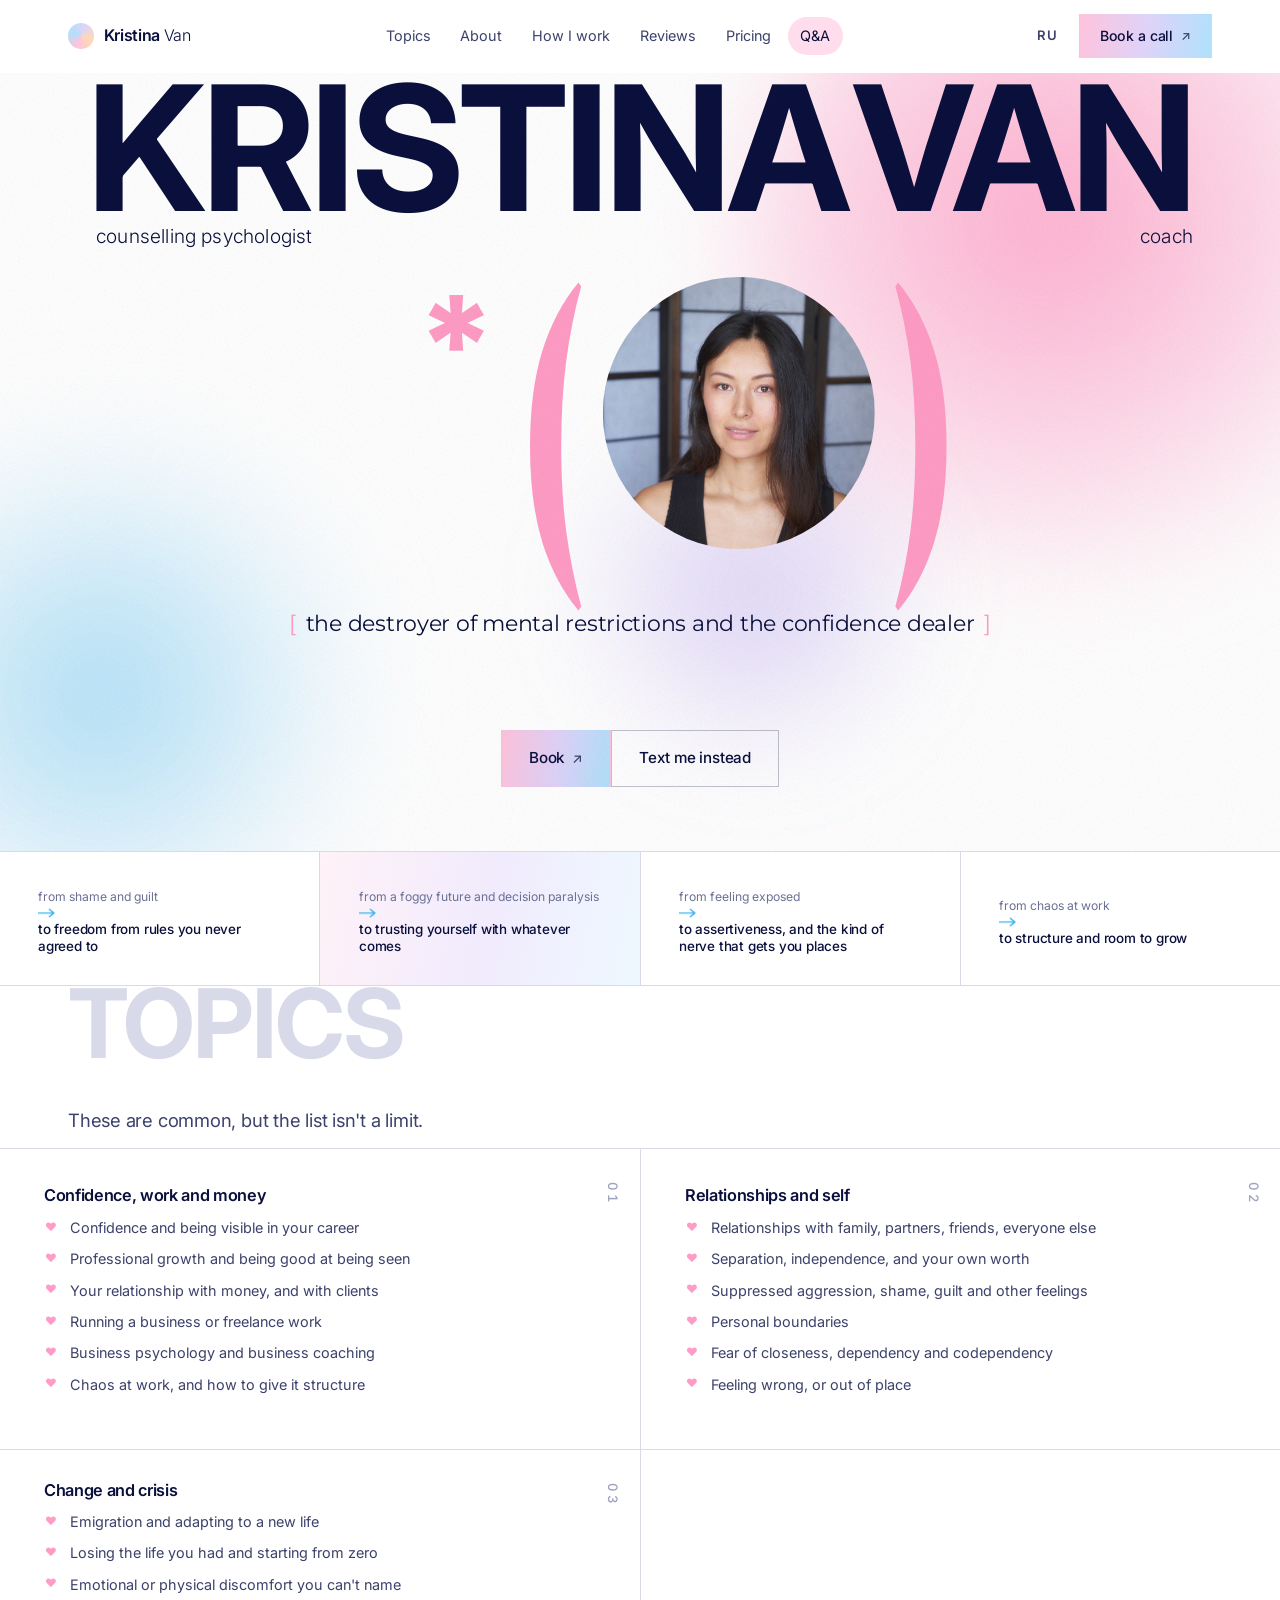
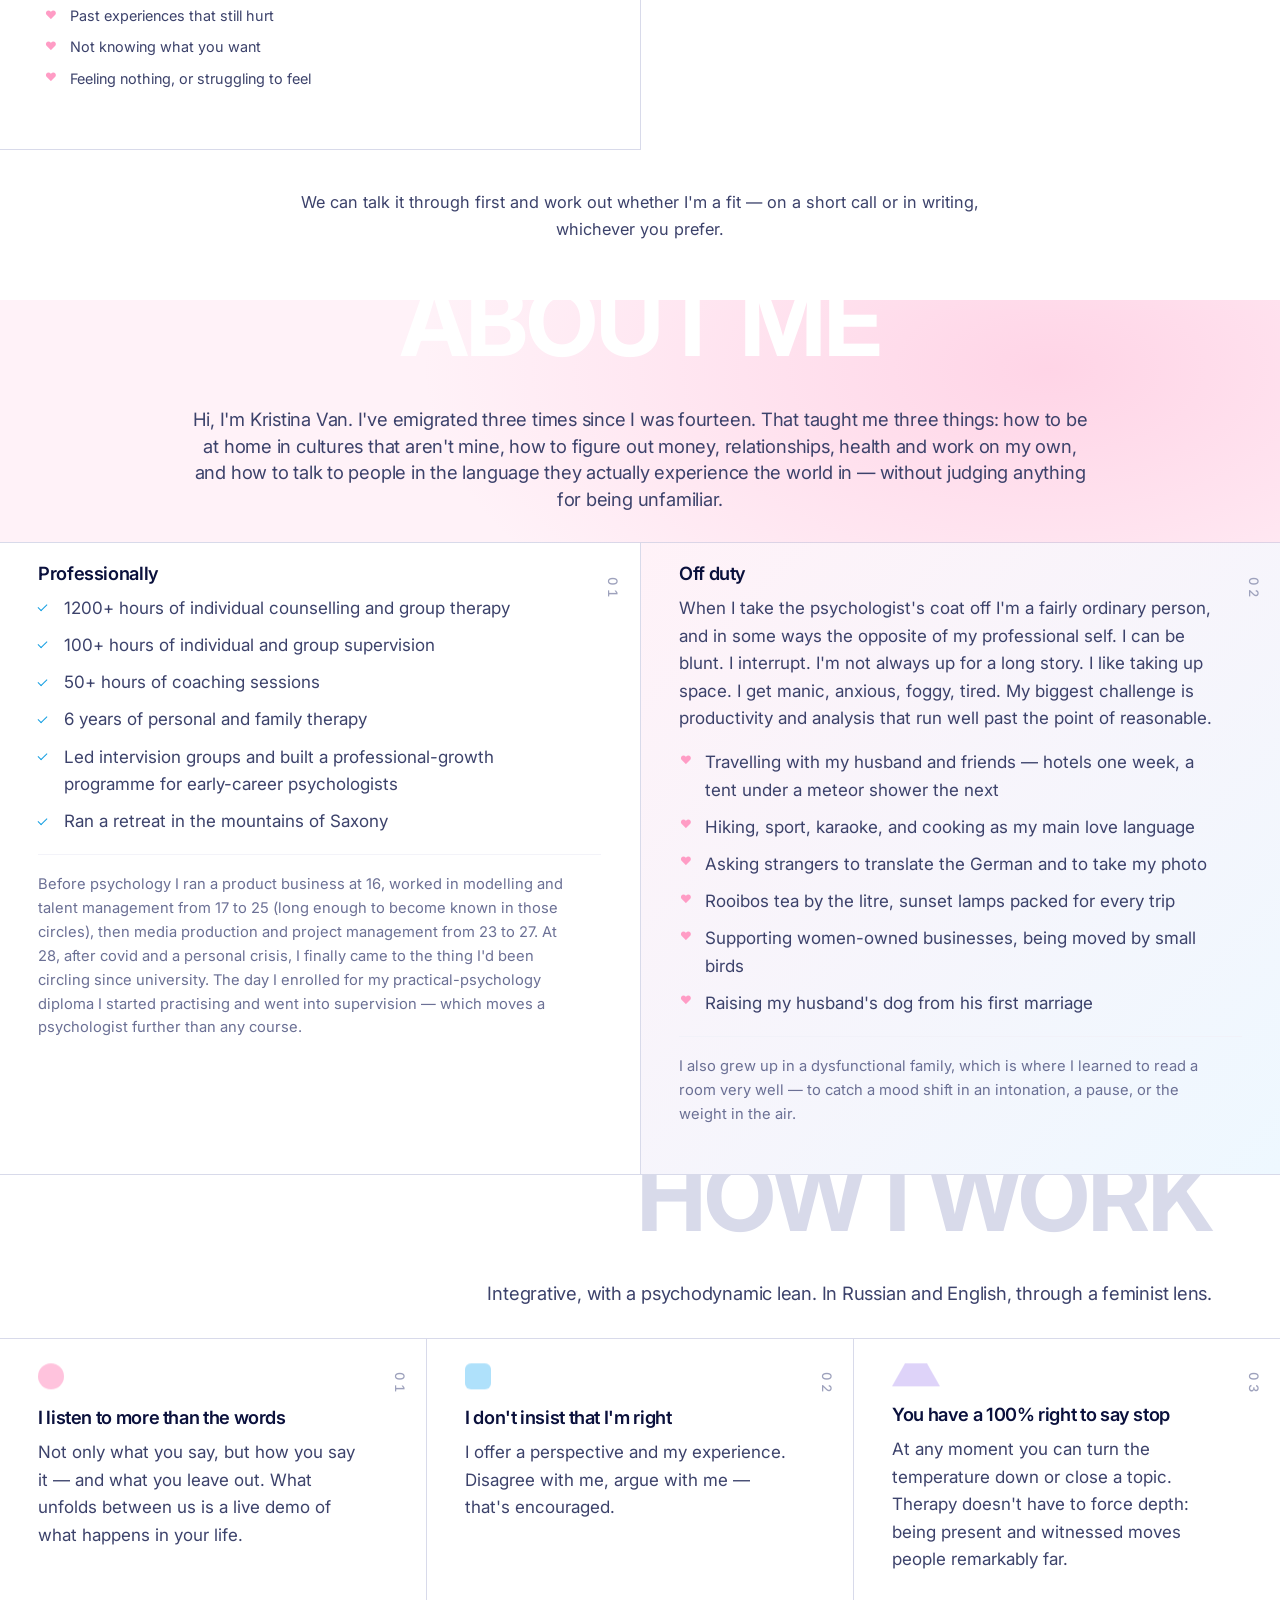
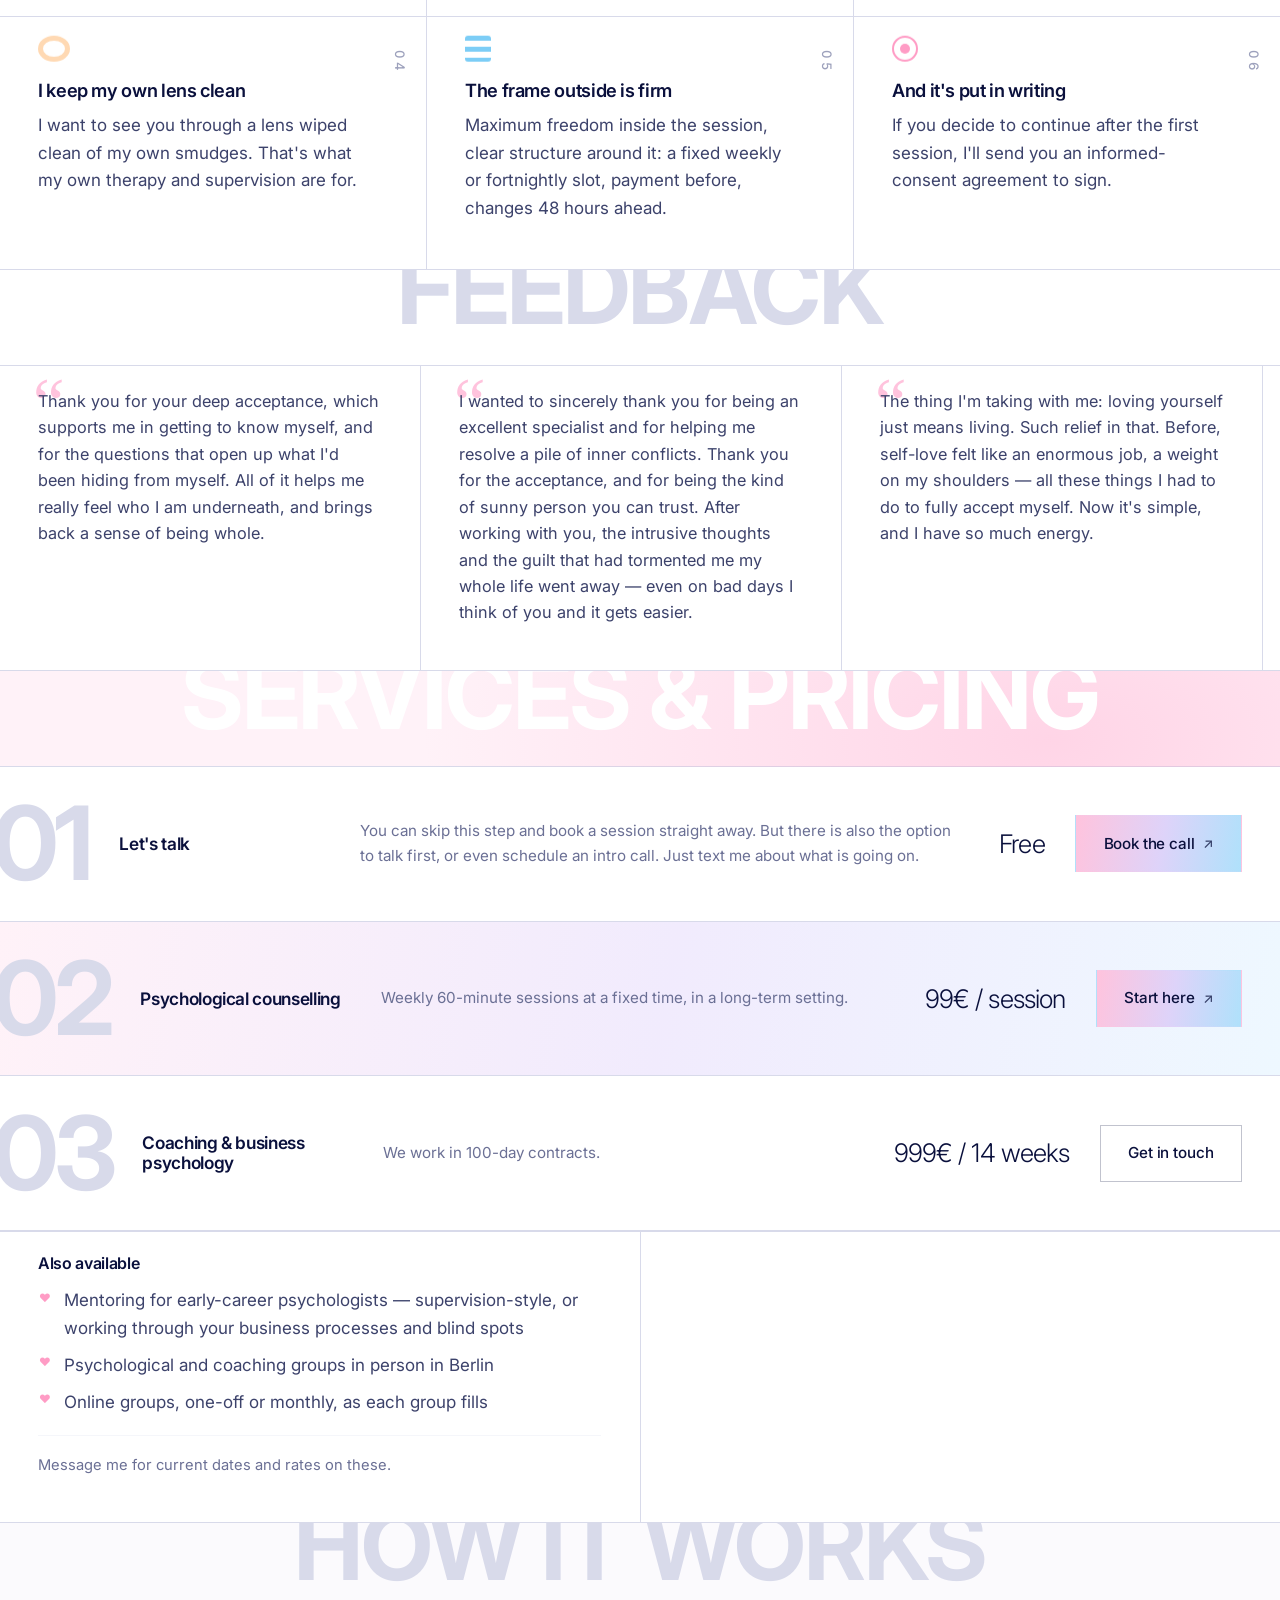
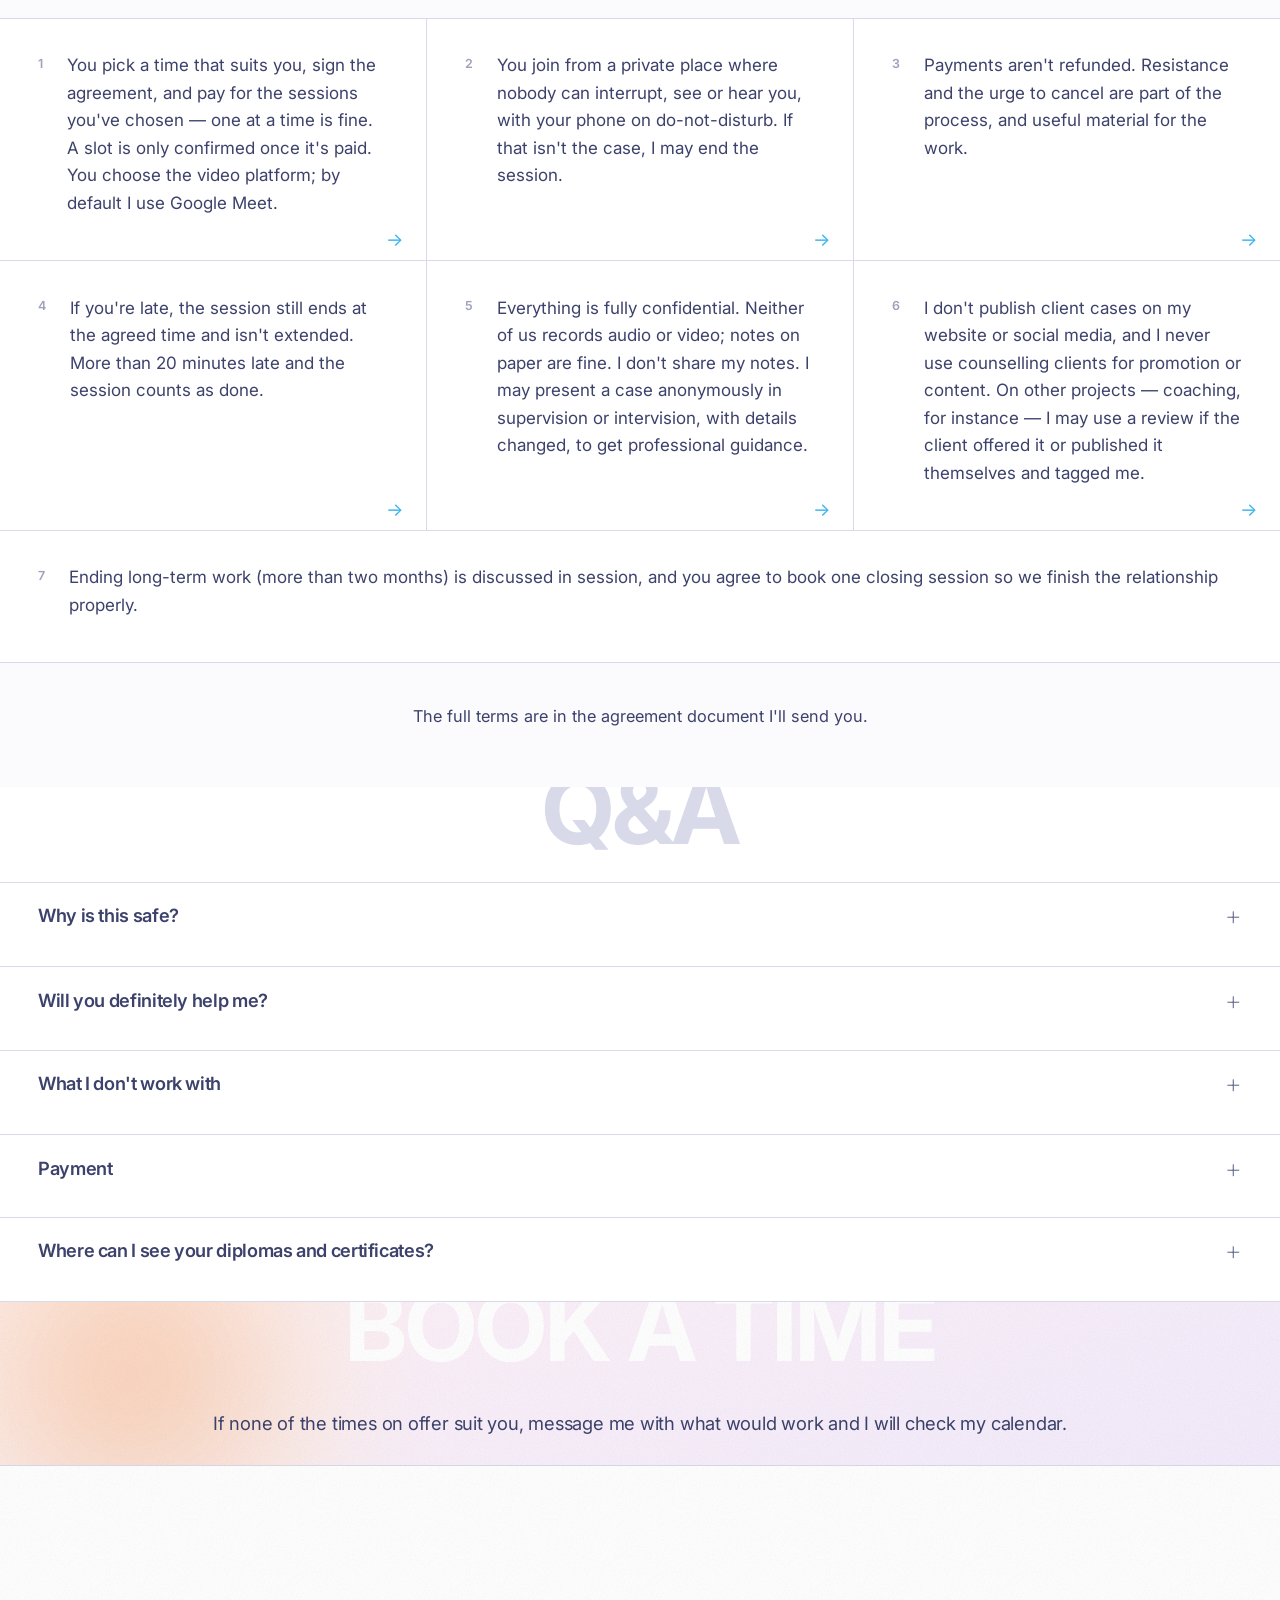
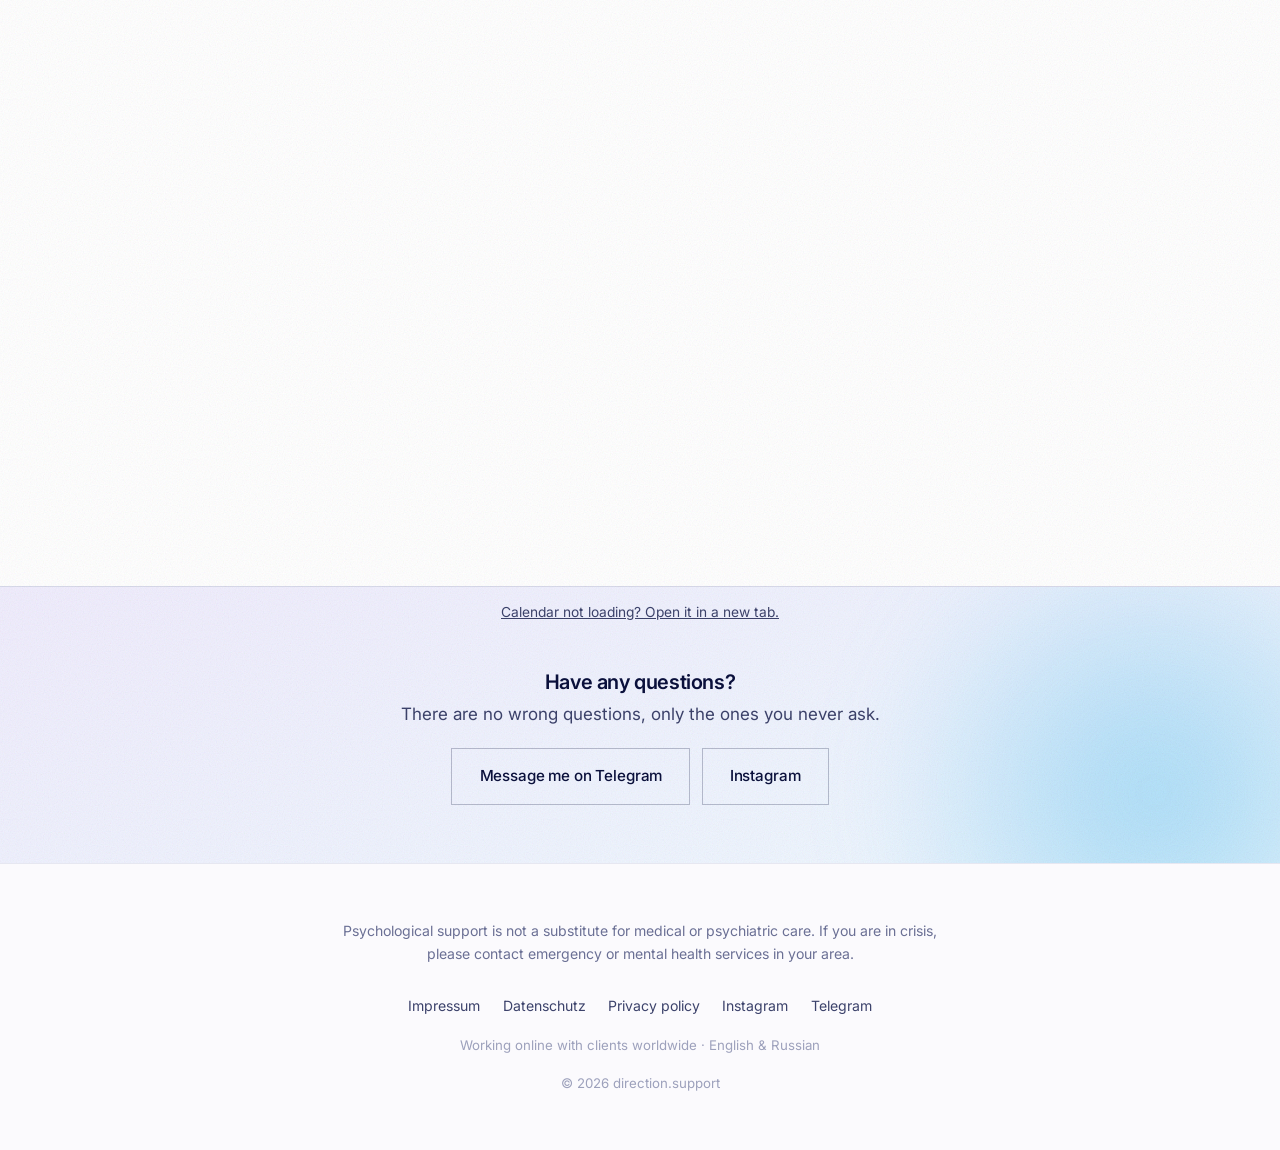
==== commit f35b9245: "Black name, reordered sections, payment into Q&A, chain three across - The hero name goes black. It " ====
--- a/index.html
+++ b/index.html
@@ -61,9 +61,9 @@
       <a href="#topics" data-i18n="navTopics">Topics</a>
       <a href="#about" data-i18n="navAbout">About</a>
       <a href="#work" data-i18n="navWork">How I work</a>
+      <a href="#reviews" data-i18n="navReviews">Reviews</a>
       <a href="#pricing" data-i18n="navPricing">Pricing</a>
       <a href="#safety" data-i18n="navSafety">Q&amp;A</a>
-      <a href="#reviews" data-i18n="navReviews">Reviews</a>
     </nav>
 
     <div class="header-actions">
@@ -246,6 +246,21 @@
       </div>
   </section>
 
+  <!-- ===================== REVIEWS ===================== -->
+  <section class="section" id="reviews">
+    <div class="shell">
+      <header class="section-head section-head--center">
+        <span class="pill" data-i18n="reviewsPill">Feedback</span>
+      </header>
+    </div>
+      <div class="reviews modular">
+        <blockquote class="review"><p data-i18n="testimonial1">Thank you for your deep acceptance, which supports me in getting to know myself, and for the questions that open up what I'd been hiding from myself.</p></blockquote>
+        <blockquote class="review"><p data-i18n="testimonial2">Thank you for being an excellent specialist and for helping me resolve a pile of inner conflicts.</p></blockquote>
+        <blockquote class="review"><p data-i18n="testimonial3">The thing I'm taking with me: loving yourself just means living. Such relief in that.</p></blockquote>
+        <blockquote class="review"><p data-i18n="testimonial4">One meeting introduced me to my real self.</p></blockquote>
+      </div>
+  </section>
+
   <!-- ===================== PRICING =====================
        Heads up: these numbers are taken from what direction.support currently
        renders (translations.js), not from the older HTML defaults and not from
@@ -288,11 +303,26 @@
           <ul class="dots" data-i18n-list="pricingMoreList"><li>Mentoring for early-career psychologists</li><li>Psychological and coaching groups in person in Berlin</li><li>Online groups, one-off or monthly, as each group fills</li></ul>
           <p class="card-note" data-i18n="pricingMoreNote">Message me for current dates and rates on these.</p>
         </div>
-        <div class="note-block">
-          <h3 class="note-title" data-i18n="pricingPayTitle">Payment</h3>
-          <ul class="dots" data-i18n-list="pricingPayList"><li>Sessions are paid at least 24 hours in advance.</li><li>Revolut, IBAN, SWIFT, PayPal, Monobank, crypto, WeChat and Alipay, Paysend.</li><li>Late cancellations are forfeit; earlier ones move to your next session.</li><li>If I raise my rates, existing clients and I discuss it individually.</li></ul>
-        </div>
-      </div>
+      </div>
+  </section>
+
+  <!-- ===================== SETTING ===================== -->
+  <section class="section section--paper" id="setting">
+    <div class="shell shell--narrow">
+      <header class="section-head section-head--center">
+        <span class="pill" data-i18n="settingPill">How it works</span>
+      </header>
+    </div>
+      <ul class="rules modular" data-i18n-list="settingList">
+        <li>You pick a time that suits you, sign the agreement, and pay for the sessions you've chosen.</li>
+        <li>You join from a private place where nobody can interrupt, see or hear you.</li>
+        <li>Payments aren't refunded. Resistance and the urge to cancel are part of the process.</li>
+        <li>If you're late, the session still ends at the agreed time.</li>
+        <li>Everything is fully confidential.</li>
+        <li>I don't publish client cases and never use counselling clients for promotion.</li>
+        <li>Ending long-term work is discussed in session, with one closing session.</li>
+      </ul>
+      <div class="shell"><p class="section-outro" data-i18n="settingNote">The full terms are in the agreement document I'll send you.</p></div>
   </section>
 
   <!-- ===================== SAFETY / HONEST ANSWERS ===================== -->
@@ -321,6 +351,10 @@
           <p class="card-note" data-i18n="safety3Note">If any of that is what you're facing right now, please reach a psychiatrist or a crisis service — that's the right kind of help, and it exists.</p>
         </details>
         <details class="card card--safe">
+          <summary class="card-title" data-i18n="pricingPayTitle">Payment</summary>
+          <ul class="dots" data-i18n-list="pricingPayList"><li>Sessions are paid at least 24 hours in advance.</li><li>Revolut, IBAN, SWIFT, PayPal, Monobank, crypto, WeChat and Alipay, Paysend.</li><li>Late cancellations are forfeit; earlier ones move to your next session.</li><li>If I raise my rates, existing clients and I discuss it individually.</li></ul>
+        </details>
+        <details class="card card--safe">
           <summary class="card-title" data-i18n="safety4Title">Where can I see your diplomas and certificates?</summary>
           <p data-i18n="credIntro">Just right here.</p>
           <div class="cert-grid">
@@ -362,40 +396,6 @@
       </div>
   </section>
 
-  <!-- ===================== REVIEWS ===================== -->
-  <section class="section" id="reviews">
-    <div class="shell">
-      <header class="section-head section-head--center">
-        <span class="pill" data-i18n="reviewsPill">Feedback</span>
-      </header>
-    </div>
-      <div class="reviews modular">
-        <blockquote class="review"><p data-i18n="testimonial1">Thank you for your deep acceptance, which supports me in getting to know myself, and for the questions that open up what I'd been hiding from myself.</p></blockquote>
-        <blockquote class="review"><p data-i18n="testimonial2">Thank you for being an excellent specialist and for helping me resolve a pile of inner conflicts.</p></blockquote>
-        <blockquote class="review"><p data-i18n="testimonial3">The thing I'm taking with me: loving yourself just means living. Such relief in that.</p></blockquote>
-        <blockquote class="review"><p data-i18n="testimonial4">One meeting introduced me to my real self.</p></blockquote>
-      </div>
-  </section>
-
-  <!-- ===================== SETTING ===================== -->
-  <section class="section section--paper" id="setting">
-    <div class="shell shell--narrow">
-      <header class="section-head section-head--center">
-        <span class="pill" data-i18n="settingPill">How it works</span>
-      </header>
-    </div>
-      <ul class="rules modular" data-i18n-list="settingList">
-        <li>You pick a time that suits you, sign the agreement, and pay for the sessions you've chosen.</li>
-        <li>You join from a private place where nobody can interrupt, see or hear you.</li>
-        <li>Payments aren't refunded. Resistance and the urge to cancel are part of the process.</li>
-        <li>If you're late, the session still ends at the agreed time.</li>
-        <li>Everything is fully confidential.</li>
-        <li>I don't publish client cases and never use counselling clients for promotion.</li>
-        <li>Ending long-term work is discussed in session, with one closing session.</li>
-      </ul>
-      <div class="shell"><p class="section-outro" data-i18n="settingNote">The full terms live in the contract.</p></div>
-  </section>
-
   <!-- ===================== CONTACT ===================== -->
   <section class="section section--contact grain" id="contact">
     <div class="blob blob--orange" aria-hidden="true"></div>
@@ -413,13 +413,12 @@
       <p class="booking-note"><a href="https://calendly.com/wowitskrisw/call" target="_blank" rel="noopener" data-i18n="bookingNote">Calendar not loading? Open it in a new tab.</a></p>
 
       <div class="contact-alt">
-        <h3 data-i18n="contactAlt">Have questions first?</h3>
-        <p data-i18n="contactAltText">Text me and ask them — I'd rather you asked than guessed.</p>
+        <h3 data-i18n="contactAlt">Have any questions?</h3>
+        <p data-i18n="contactAltText">There are no wrong questions, only the ones you never ask.</p>
         <div class="contact-links">
           <a href="https://t.me/wowitskris" class="btn btn-ghost" target="_blank" rel="noopener" data-i18n="contactTelegram">Message me on Telegram</a>
           <a href="https://www.instagram.com/wow_its_kris" class="btn btn-ghost" target="_blank" rel="noopener" data-i18n="contactInstagram">Instagram</a>
         </div>
-        <p class="contact-langs" data-i18n="contactLangs">Sessions in English and Russian · online, wherever you are</p>
       </div>
   </section>
 
--- a/styles.css
+++ b/styles.css
@@ -156,7 +156,10 @@
 }
 
 /* ===========================  HERO  =========================== */
-.hero{position:relative;padding:clamp(1.75rem,4vw,3.25rem) 0 clamp(2.5rem,5vw,4rem);overflow:hidden}
+.hero{
+  --hero-pad:clamp(1.75rem,4vw,3.25rem);
+  position:relative;padding:var(--hero-pad) 0 clamp(2.5rem,5vw,4rem);overflow:hidden;
+}
 .hero-grid{
   --fs:clamp(3rem,13.6vw,11.5rem);
   position:relative;z-index:1;
@@ -187,18 +190,25 @@
 .hero-runninghead .hero-role:first-child{margin-left:var(--name-bearing,0px)}
 .hero-runninghead .hero-role:last-child{text-align:right}
 
+/* The name is set like the section labels: bold uppercase, light, and pulled
+   up so its top is cropped by the hero's overflow. The drawn signature steps
+   aside for type here — revert this rule and the two below to bring it back. */
 .hero-name{
   grid-area:name;
-  display:flex;align-items:baseline;justify-content:center;gap:clamp(0px,.4vw,.4rem);
-  flex-wrap:nowrap;
-  /* the name's line-height is under 1, so its box carries a lot of space above
-     the caps; pull it back up so the folio sits a normal line above it */
-  margin:0;
-}
-.hero-name-text{
-  font-weight:200;font-size:var(--fs);
-  letter-spacing:-.045em;line-height:.86;color:var(--ink);white-space:nowrap;
-}
+  display:block;text-align:center;white-space:nowrap;
+  margin:calc(-1 * var(--hero-pad) - .1em) 0 0;
+}
+.hero-name-text,
+.hero-name .signature-fallback{
+  font-family:var(--font);
+  font-weight:700;font-size:var(--fs);
+  letter-spacing:-.025em;line-height:.9;
+  text-transform:uppercase;color:var(--ink);
+  transform:none;white-space:nowrap;
+}
+.hero-name .signature{display:inline}
+.hero-name .signature-img{display:none}
+.hero-name .signature-img+.signature-fallback{display:inline}
 /* Never let the flex row squeeze the signature: the reset's
    img{max-width:100%} would then cap its width while the height stays fixed,
    distorting the handwriting. The Russian file is much wider than the English
@@ -303,6 +313,14 @@
 
 .section-head{max-width:900px;margin-bottom:clamp(.75rem,1.6vw,1.25rem)}
 .section-head--center{margin-inline:auto;text-align:center}
+/* two blocks break the centred rhythm; their labels stop being full-bleed,
+   since a bleed only reads as one when the text is centred in it */
+#topics .section-head{margin-left:0;text-align:left}
+#work .section-head{margin-right:0;text-align:right}
+#topics .pill,
+#work .pill{width:auto;margin-inline:0}
+#topics .pill{text-align:left}
+#work .pill{text-align:right}
 /* Oversized section label, pulled up past the section's top padding so its
    own top is cropped by the section's overflow. White where the section is
    tinted, a light grey where it is not — white on white would vanish. */
@@ -407,21 +425,22 @@
   font-size:.72rem;line-height:1.9;color:var(--pink-300);
 }
 .crosses li::before{content:"×";position:absolute;left:.15rem;top:-.03em;font-size:1.15rem;line-height:1.6;color:var(--orange-400)}
-/* A chain, not a table: the step's text sits in the box, the numeral is just
-   a small plain label, and an arrow carries you to the next box. */
+/* A chain: contiguous cells, three to a row, with an arrow in the bottom
+   corner pointing on to the next one. gap:1px plus a per-cell outline keeps a
+   single shared hairline, the same trick the other modular blocks use. */
 .rules{
-  counter-reset:rule;border-block:0;overflow:visible;
-  gap:0;padding:0 var(--cell-x);
+  counter-reset:rule;
+  grid-template-columns:1fr;gap:1px;padding:0;
+  border-block:1px solid var(--rule);overflow:hidden;
 }
 .rules>li{
   counter-increment:rule;position:relative;
-  margin:0;box-shadow:none;
-  background:#fff;border:1px solid var(--rule);
-  padding:clamp(1rem,2vw,1.4rem) clamp(1.1rem,2.2vw,1.6rem);
+  margin:0;border:0;background:#fff;
+  box-shadow:0 0 0 1px var(--rule);
+  padding:var(--cell-y) var(--cell-x) calc(var(--cell-y) + .6rem);
   display:grid;grid-template-columns:auto minmax(0,1fr);
   gap:0 clamp(.9rem,1.8vw,1.4rem);align-items:start;
 }
-.rules>li:not(:last-child){margin-bottom:2.6rem}
 .rules>li::before{
   content:counter(rule);position:static;display:block;
   width:auto;height:auto;border:0;background:none;border-radius:0;
@@ -429,13 +448,21 @@
   font-size:.78rem;font-weight:600;letter-spacing:.1em;color:var(--ink-4);
 }
 .rules>li:not(:last-child)::after{
-  content:"↓";position:absolute;left:50%;transform:translateX(-50%);
-  bottom:-2rem;font-size:1.25rem;line-height:1;color:var(--blue-400);
+  content:"\2193";position:absolute;
+  right:calc(var(--cell-x) * .6);bottom:calc(var(--cell-y) * .35);
+  font-size:1.15rem;line-height:1;color:var(--blue-400);
+}
+@media (min-width:900px){
+  .rules{grid-template-columns:repeat(3,1fr)}
+  /* seven steps: the last one spans the row so no slot is left empty */
+  .rules>li:last-child{grid-column:1 / -1}
+  /* the flow runs across a row, so the arrow points that way */
+  .rules>li:not(:last-child)::after{content:"\2192"}
 }
 
 /* ---------- layout helpers ---------- */
 .split{display:grid;grid-template-columns:1fr}
-.split--notes{margin-top:0}
+.split--notes{margin-top:0;grid-template-columns:1fr}
 .grid-3{display:grid;grid-template-columns:1fr}
 .note-title{margin-top:0}
 .note-title{font-size:1rem;font-weight:600;margin-bottom:.9rem}
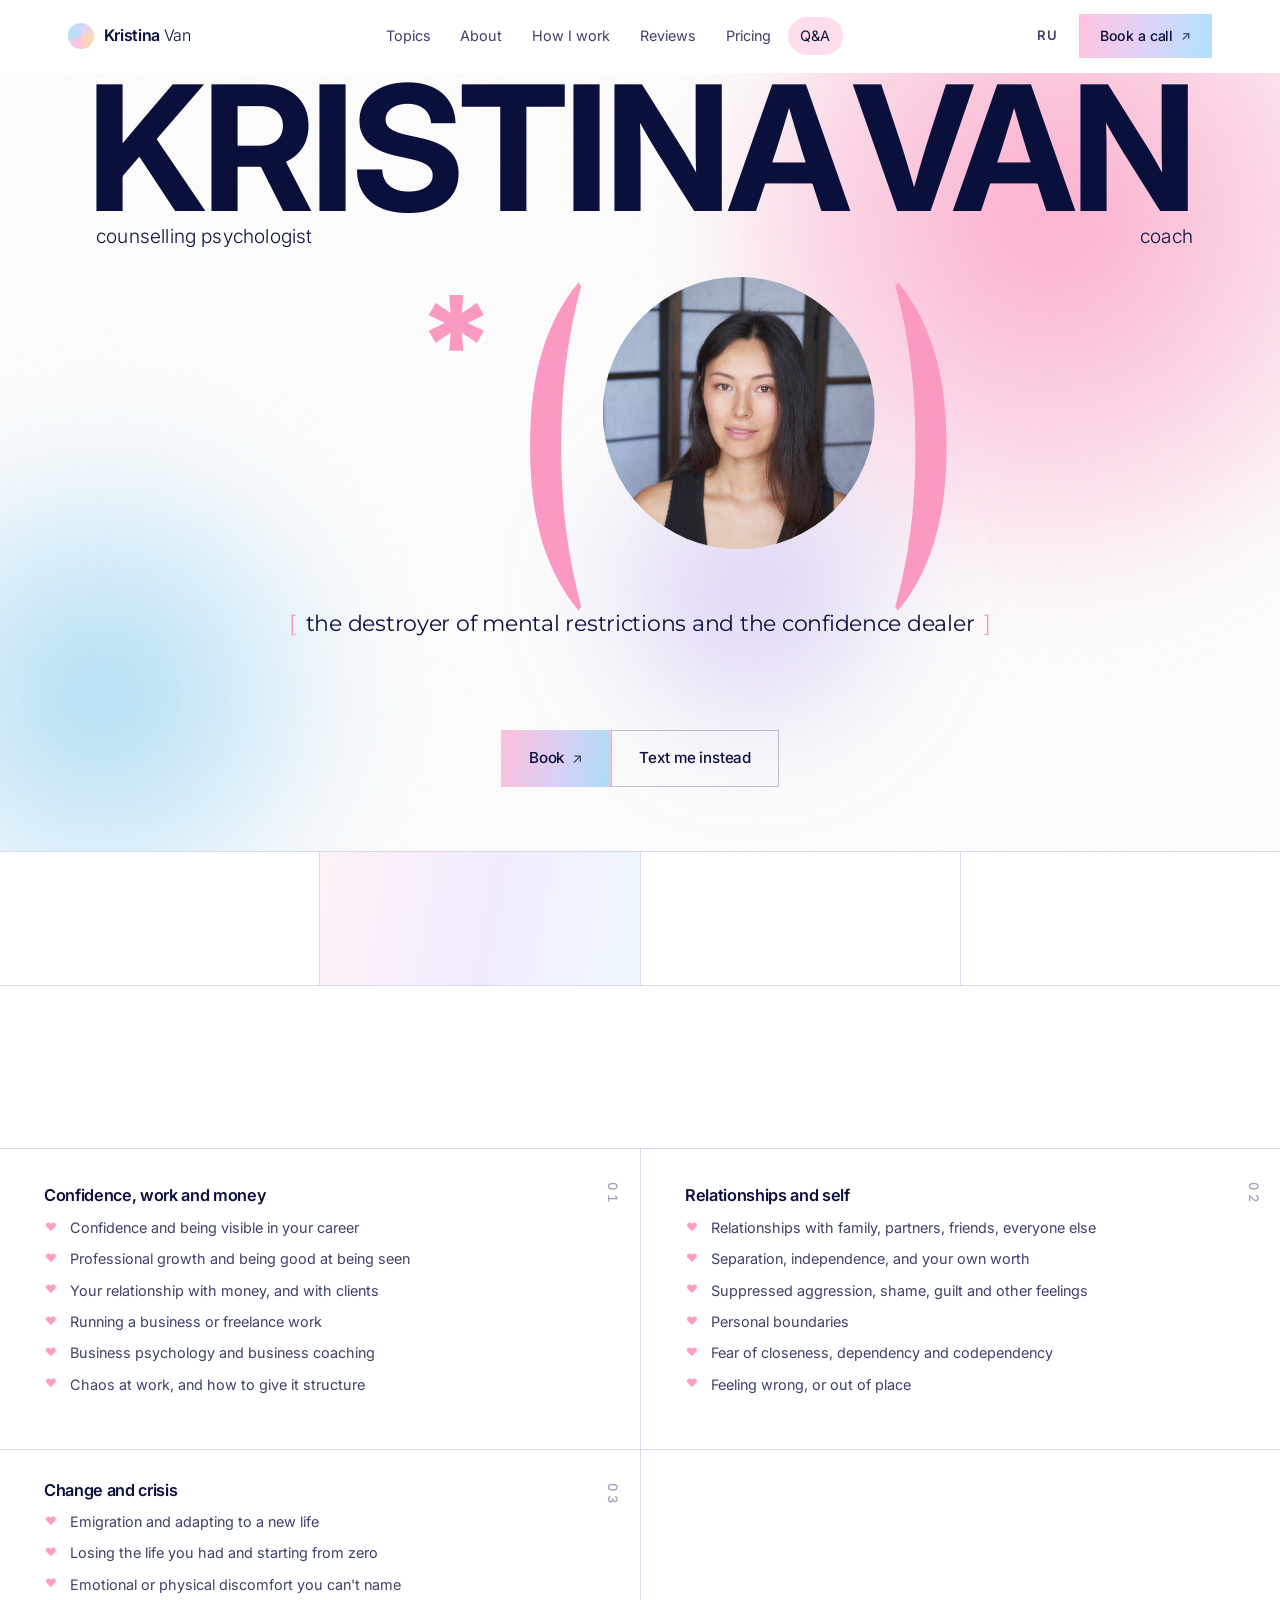
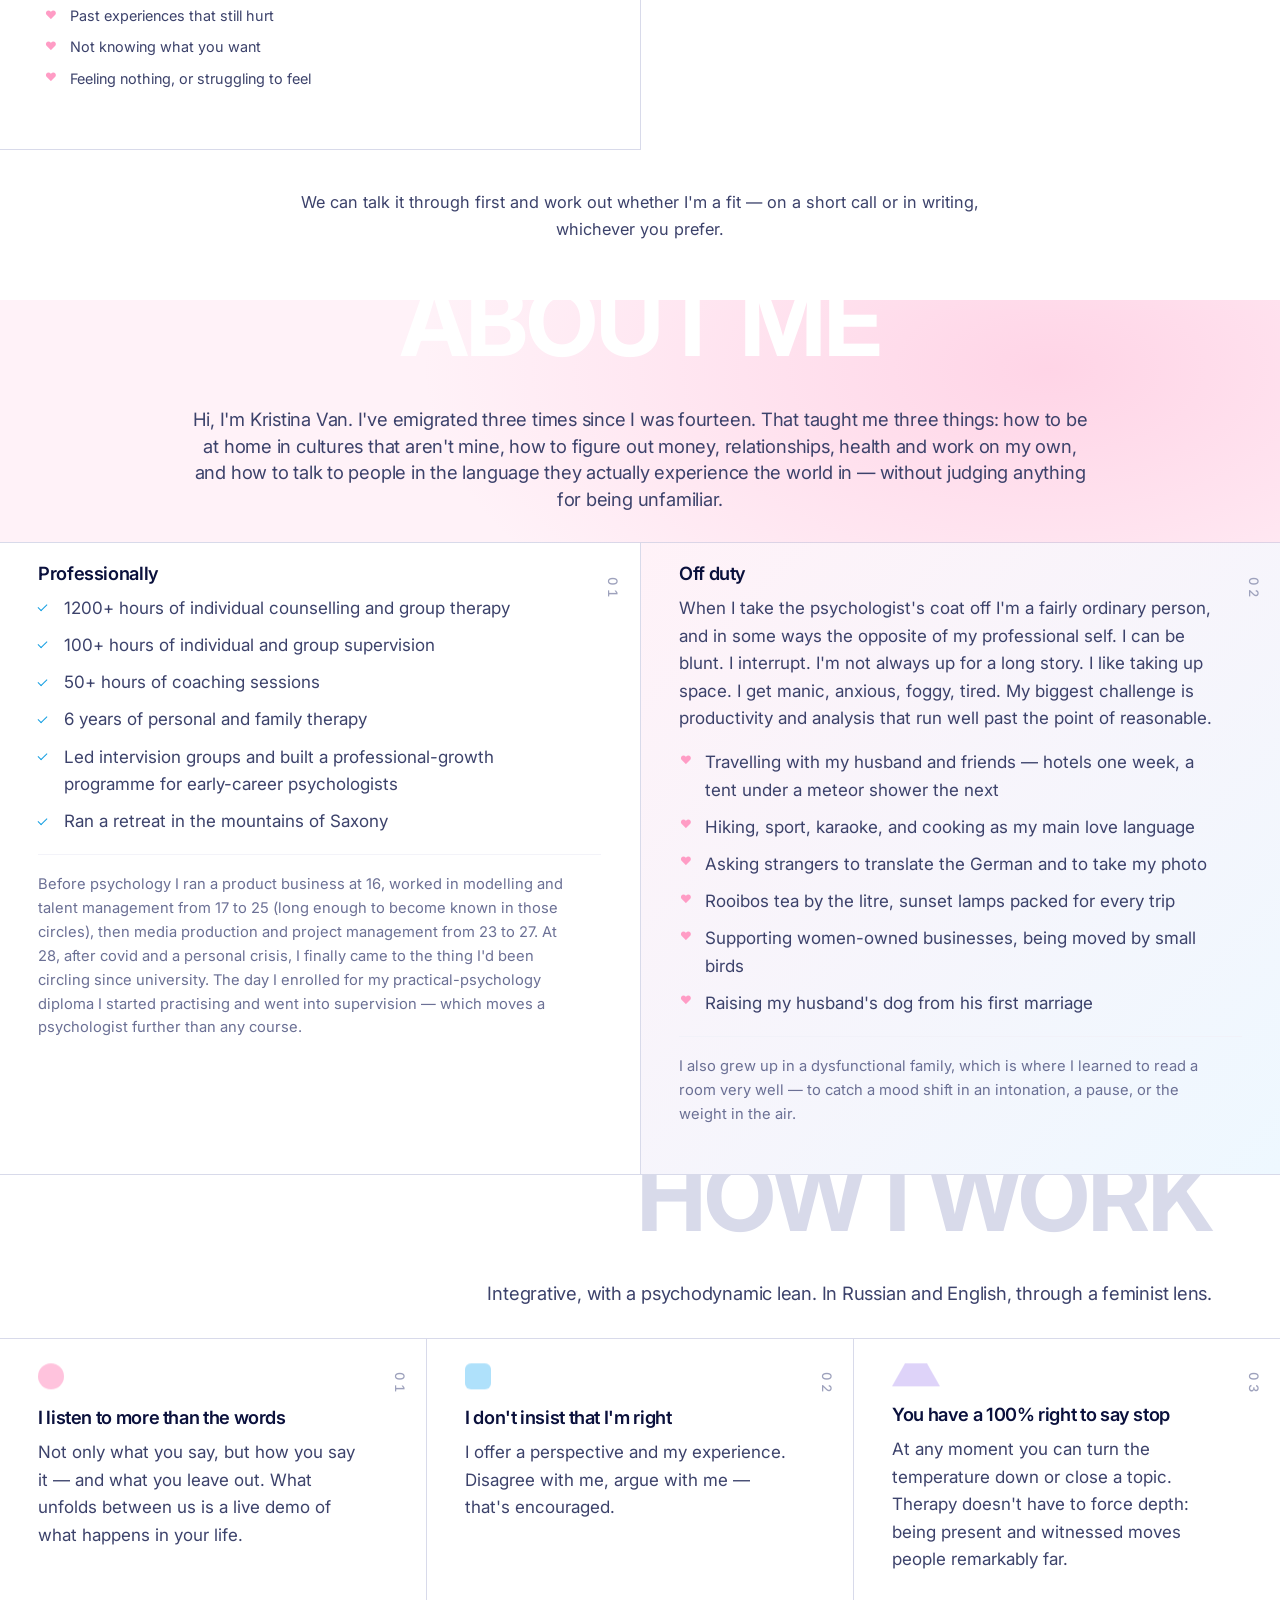
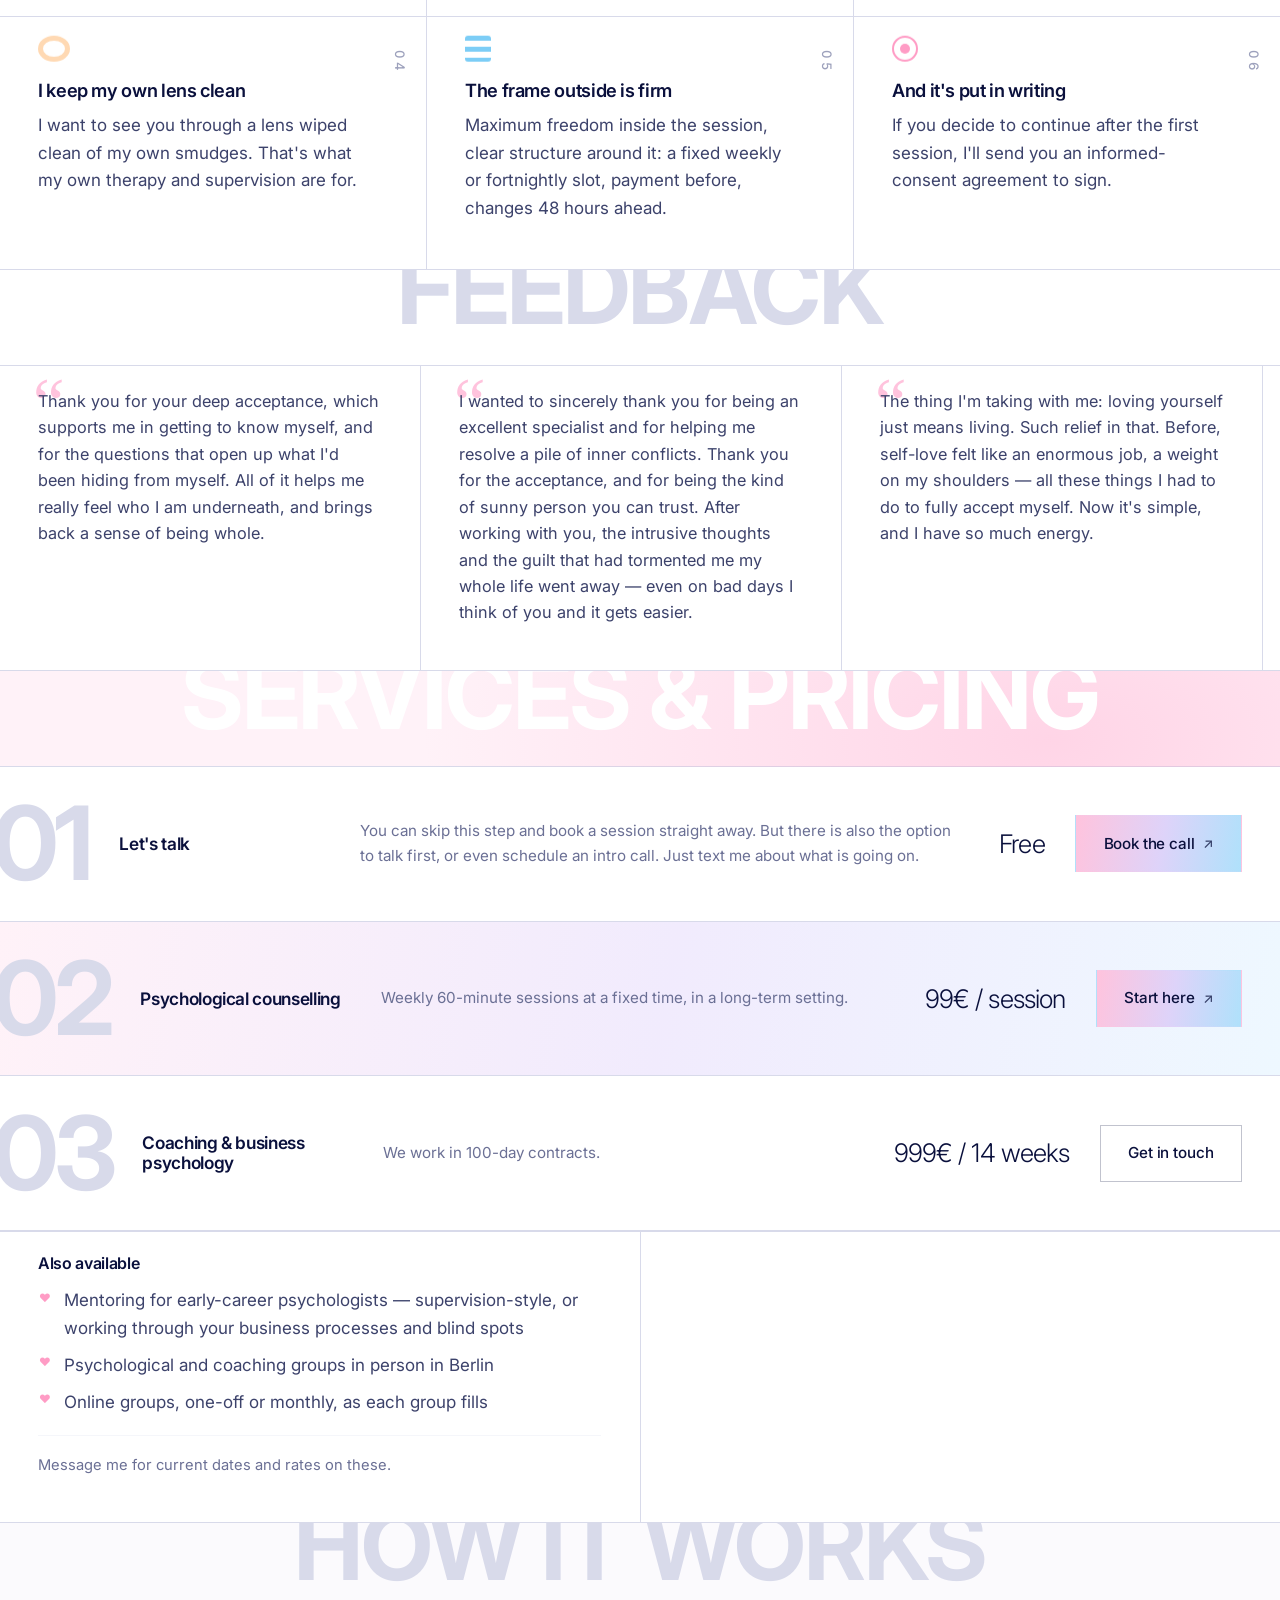
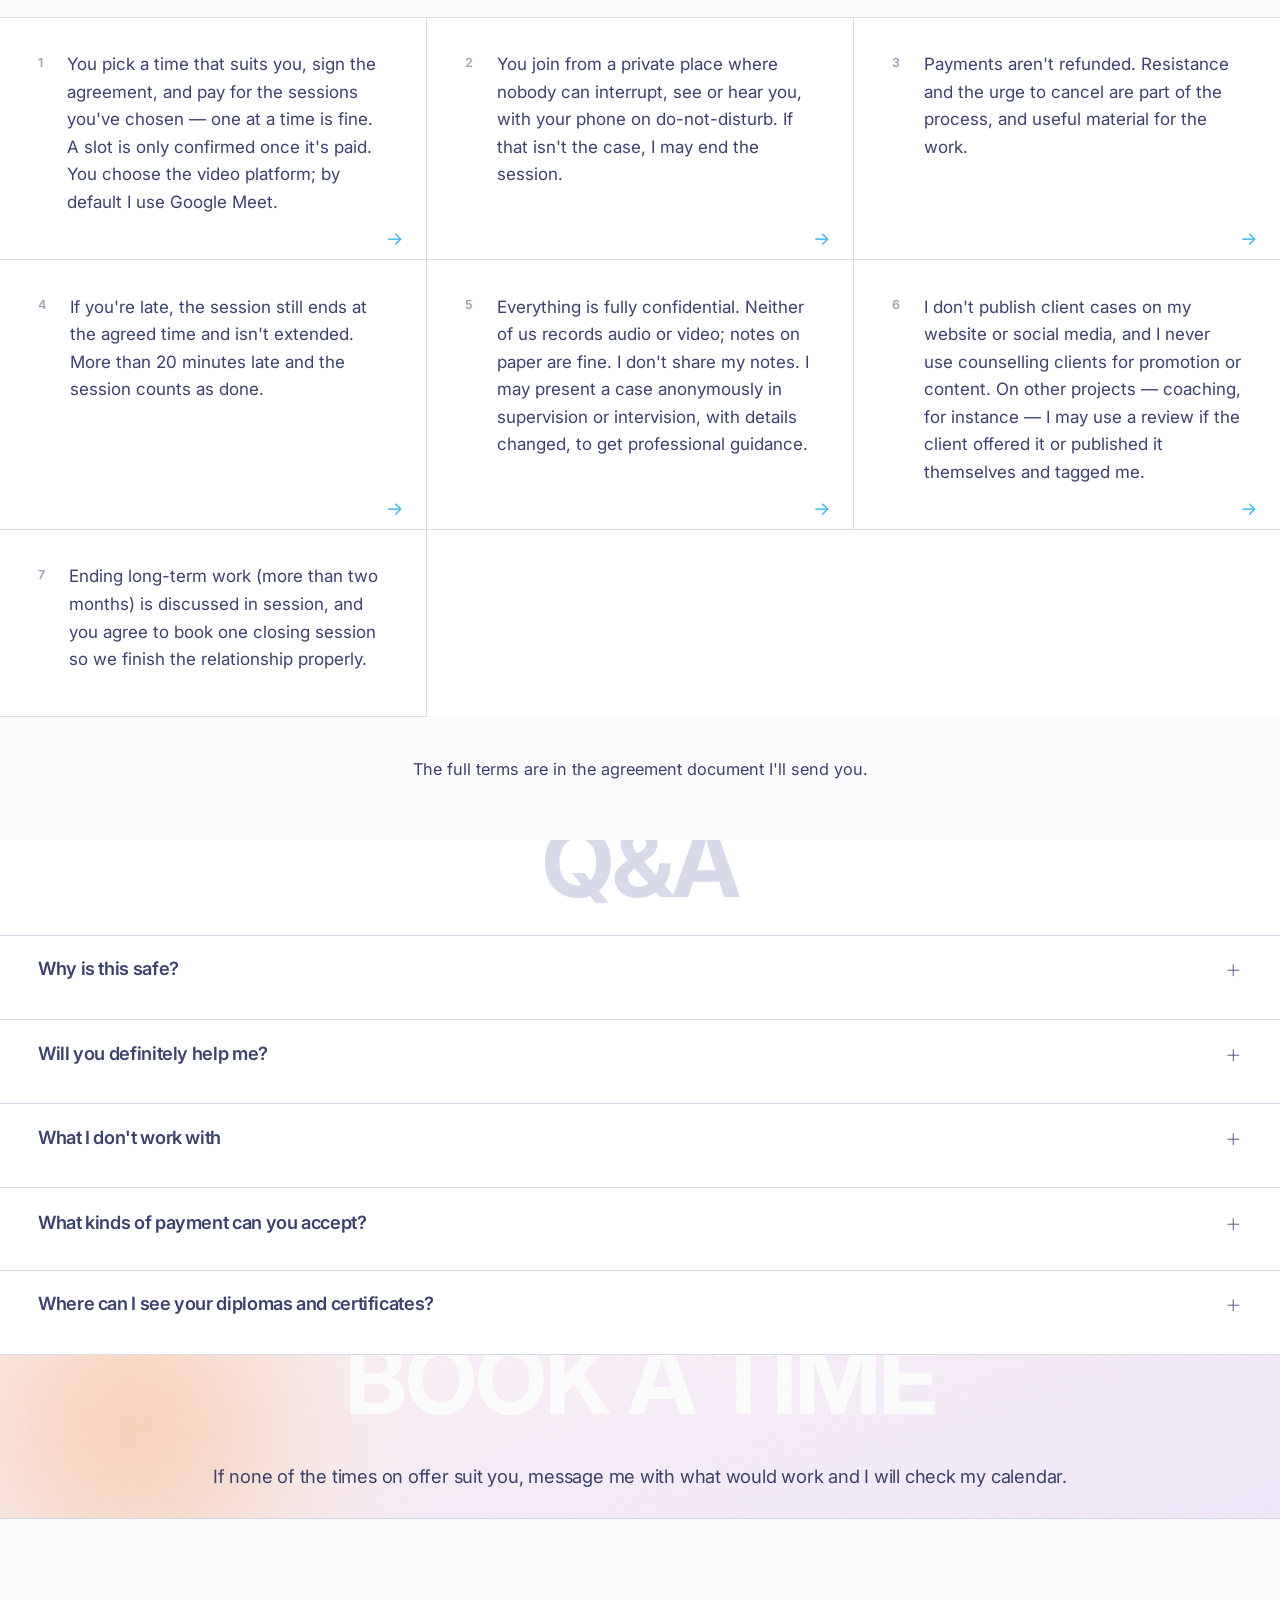
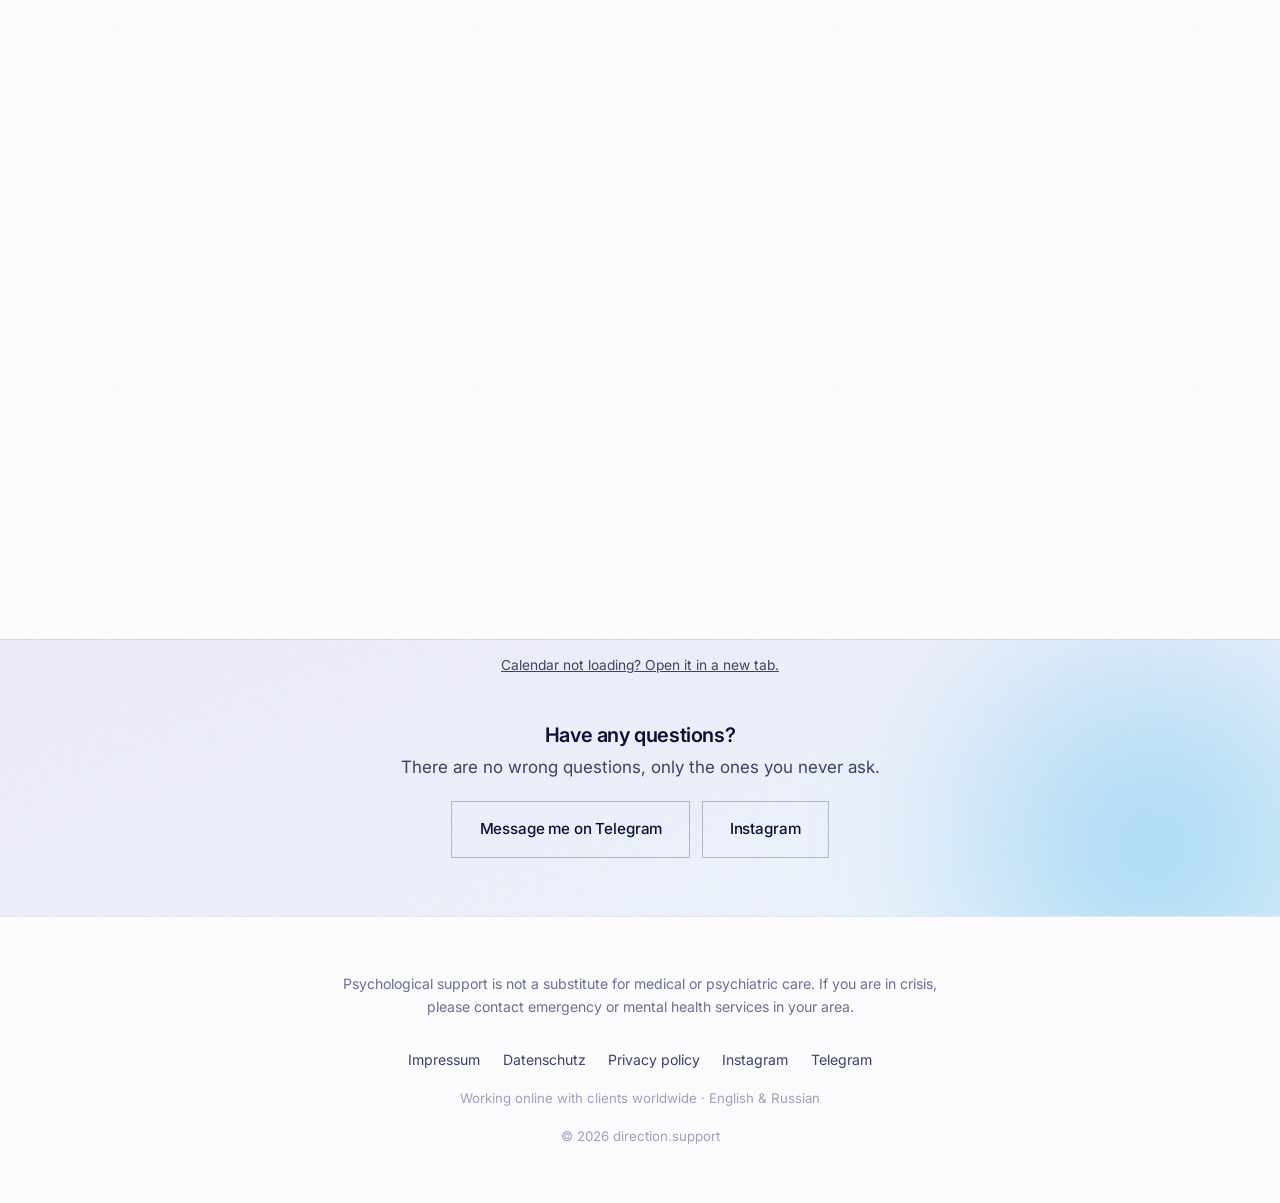
==== commit d6233ce0: "Payment toggle as a question; step 7 keeps the normal cell size - The Q&A entry becomes "What kinds " ====
--- a/index.html
+++ b/index.html
@@ -351,7 +351,7 @@
           <p class="card-note" data-i18n="safety3Note">If any of that is what you're facing right now, please reach a psychiatrist or a crisis service — that's the right kind of help, and it exists.</p>
         </details>
         <details class="card card--safe">
-          <summary class="card-title" data-i18n="pricingPayTitle">Payment</summary>
+          <summary class="card-title" data-i18n="pricingPayTitle">What kinds of payment can you accept?</summary>
           <ul class="dots" data-i18n-list="pricingPayList"><li>Sessions are paid at least 24 hours in advance.</li><li>Revolut, IBAN, SWIFT, PayPal, Monobank, crypto, WeChat and Alipay, Paysend.</li><li>Late cancellations are forfeit; earlier ones move to your next session.</li><li>If I raise my rates, existing clients and I discuss it individually.</li></ul>
         </details>
         <details class="card card--safe">
--- a/styles.css
+++ b/styles.css
@@ -431,7 +431,7 @@
 .rules{
   counter-reset:rule;
   grid-template-columns:1fr;gap:1px;padding:0;
-  border-block:1px solid var(--rule);overflow:hidden;
+  border-block:0;overflow:visible;
 }
 .rules>li{
   counter-increment:rule;position:relative;
@@ -454,8 +454,6 @@
 }
 @media (min-width:900px){
   .rules{grid-template-columns:repeat(3,1fr)}
-  /* seven steps: the last one spans the row so no slot is left empty */
-  .rules>li:last-child{grid-column:1 / -1}
   /* the flow runs across a row, so the arrow points that way */
   .rules>li:not(:last-child)::after{content:"\2192"}
 }
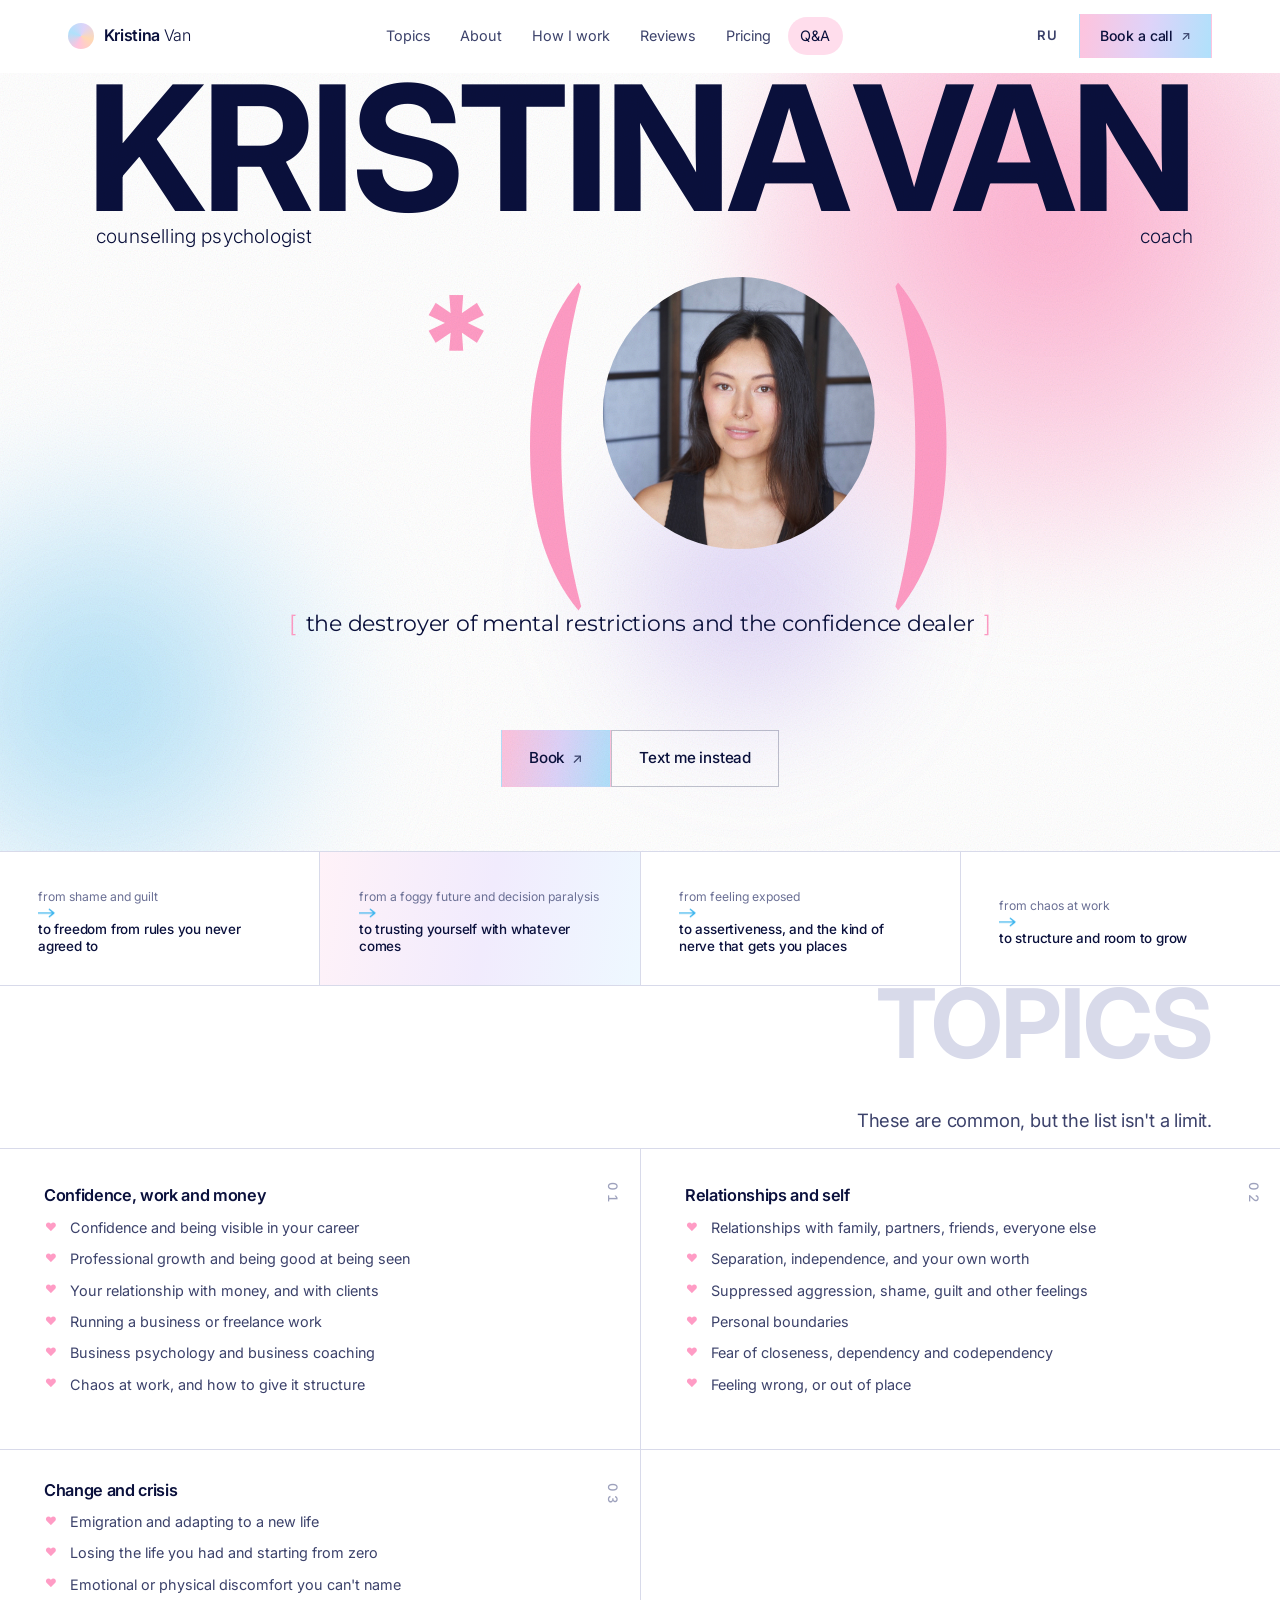
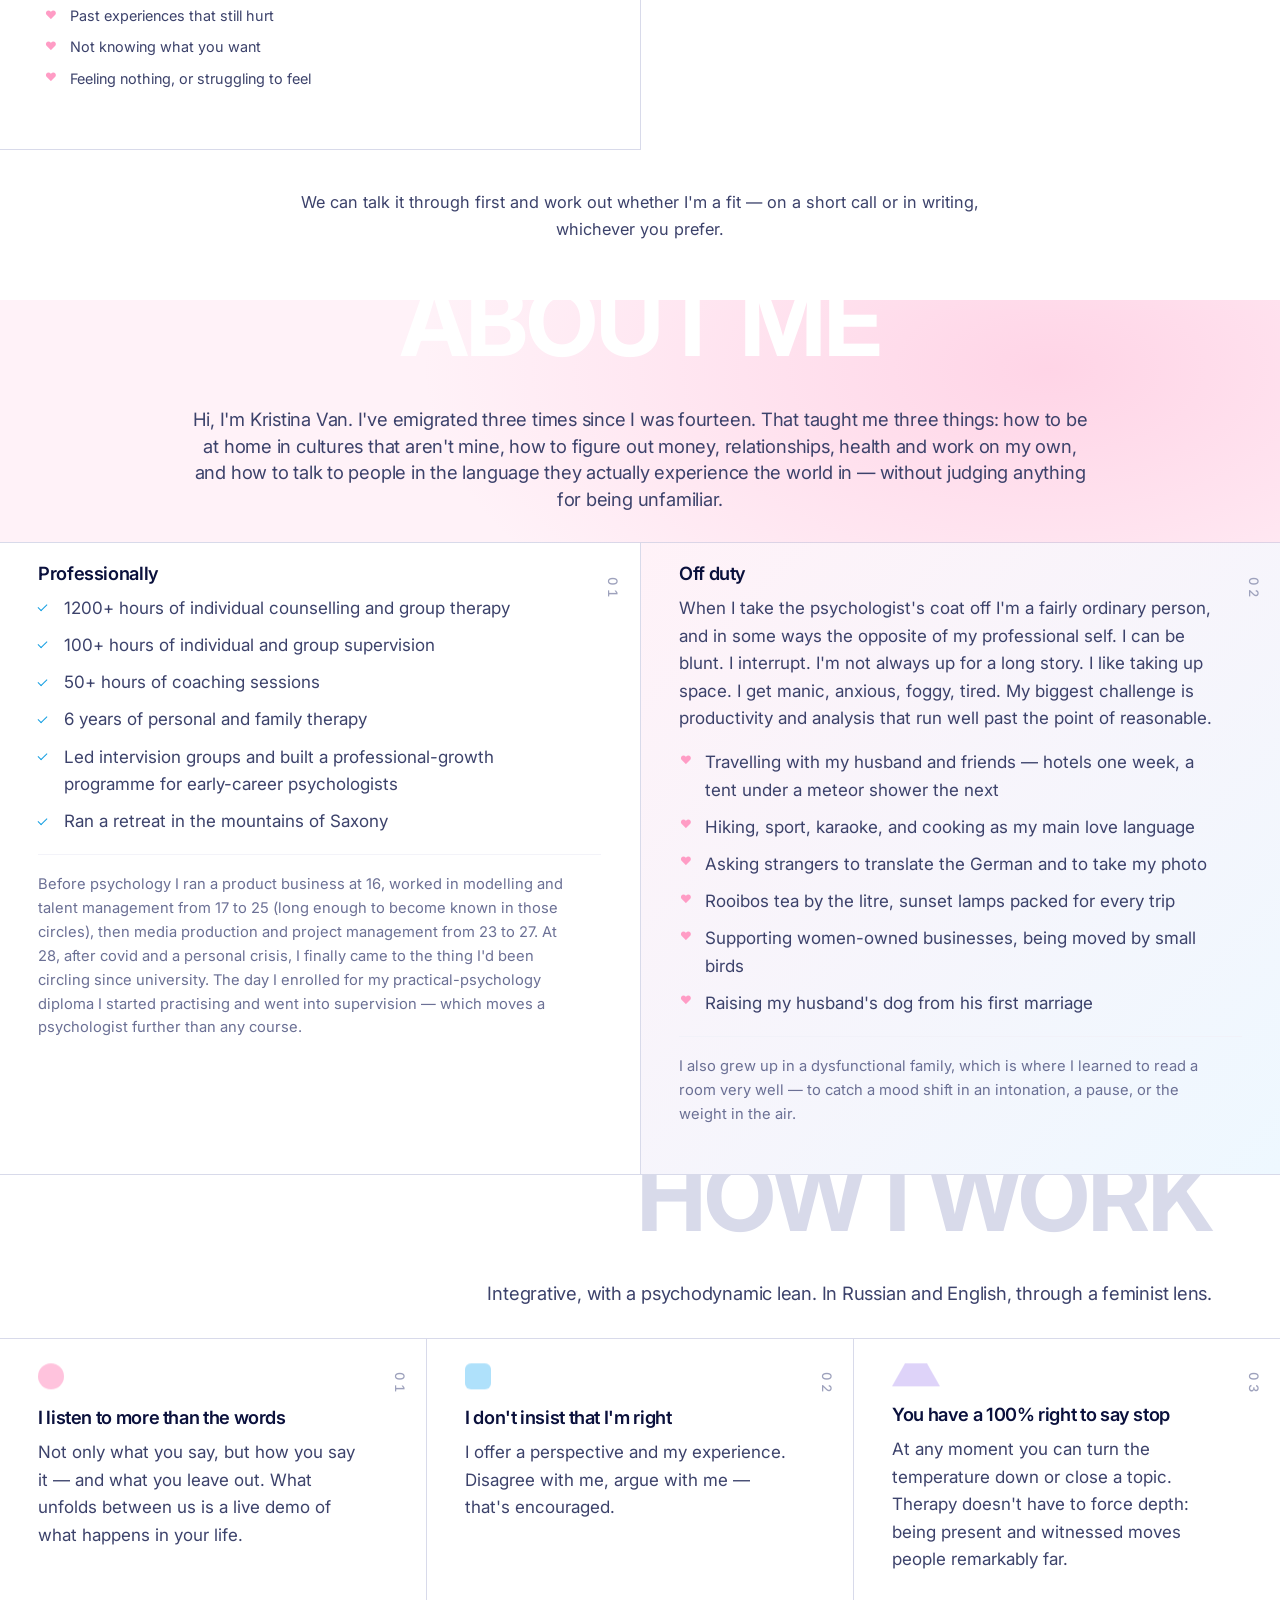
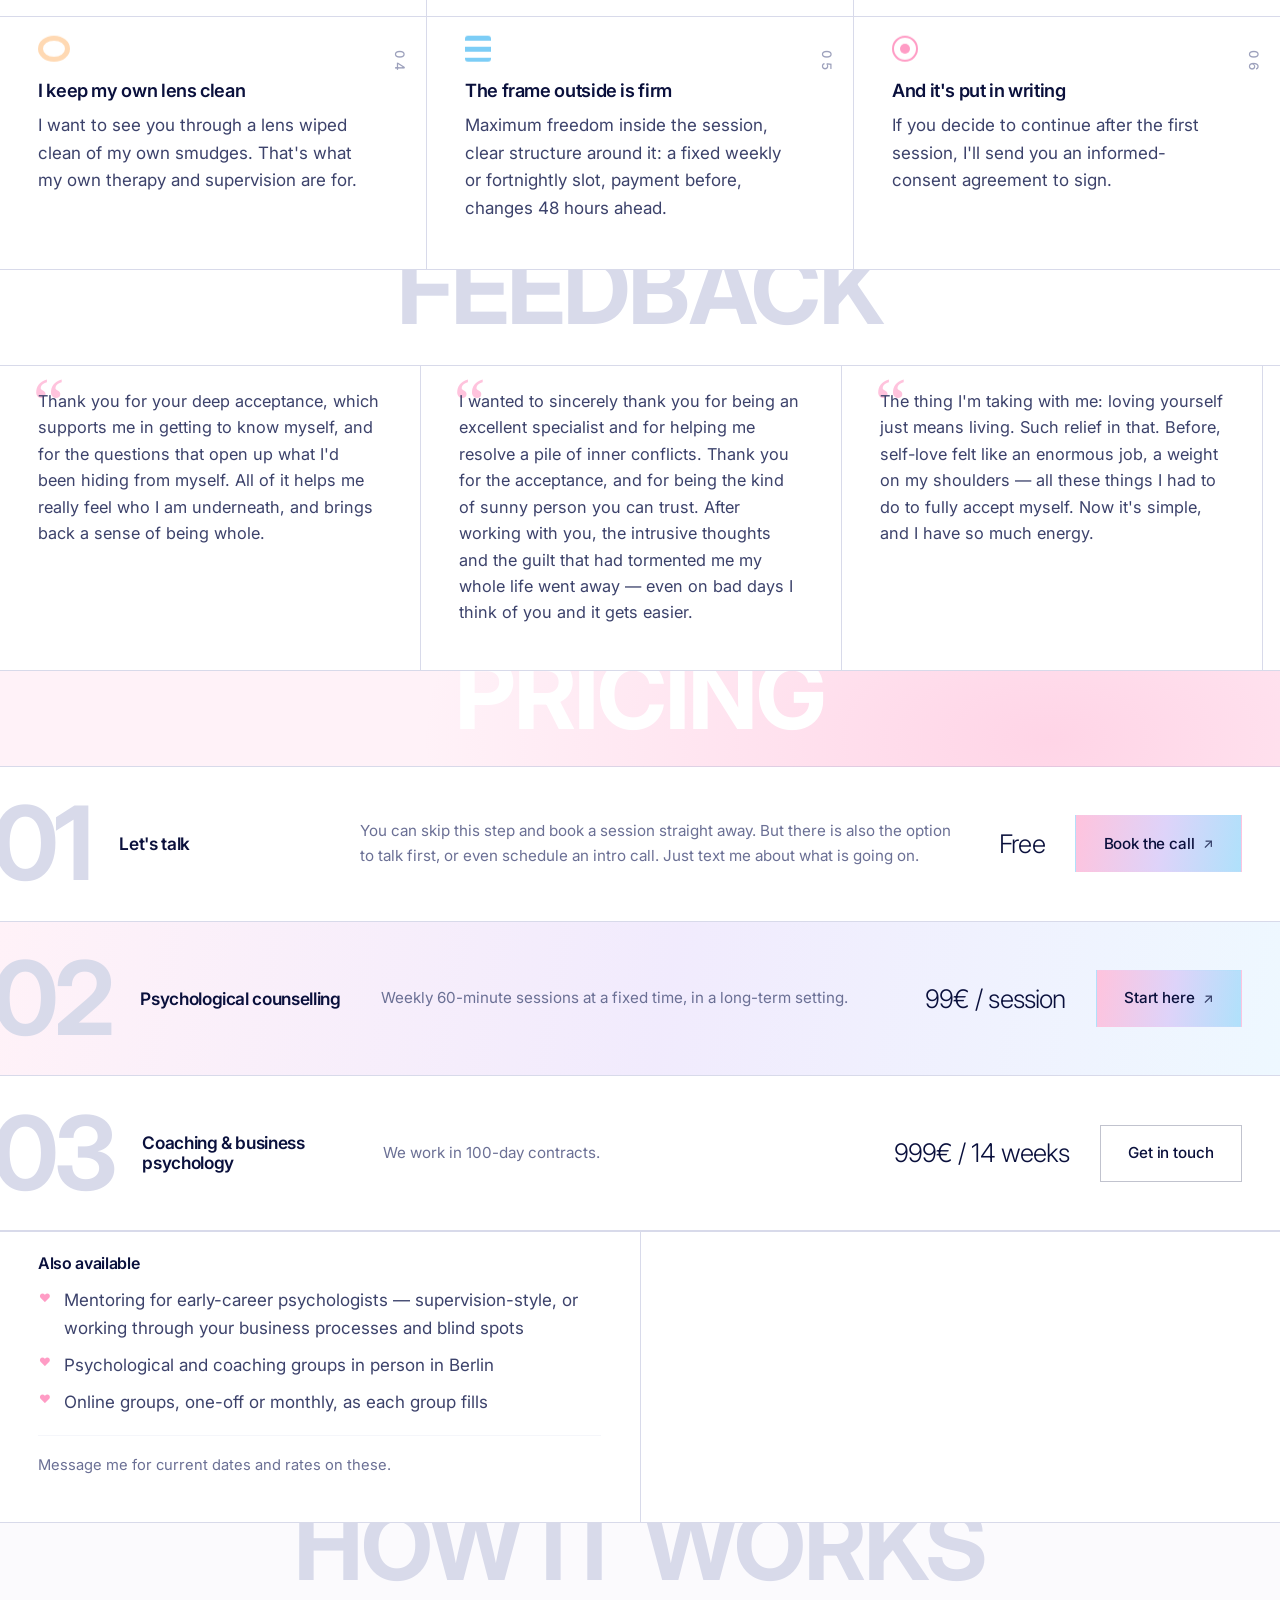
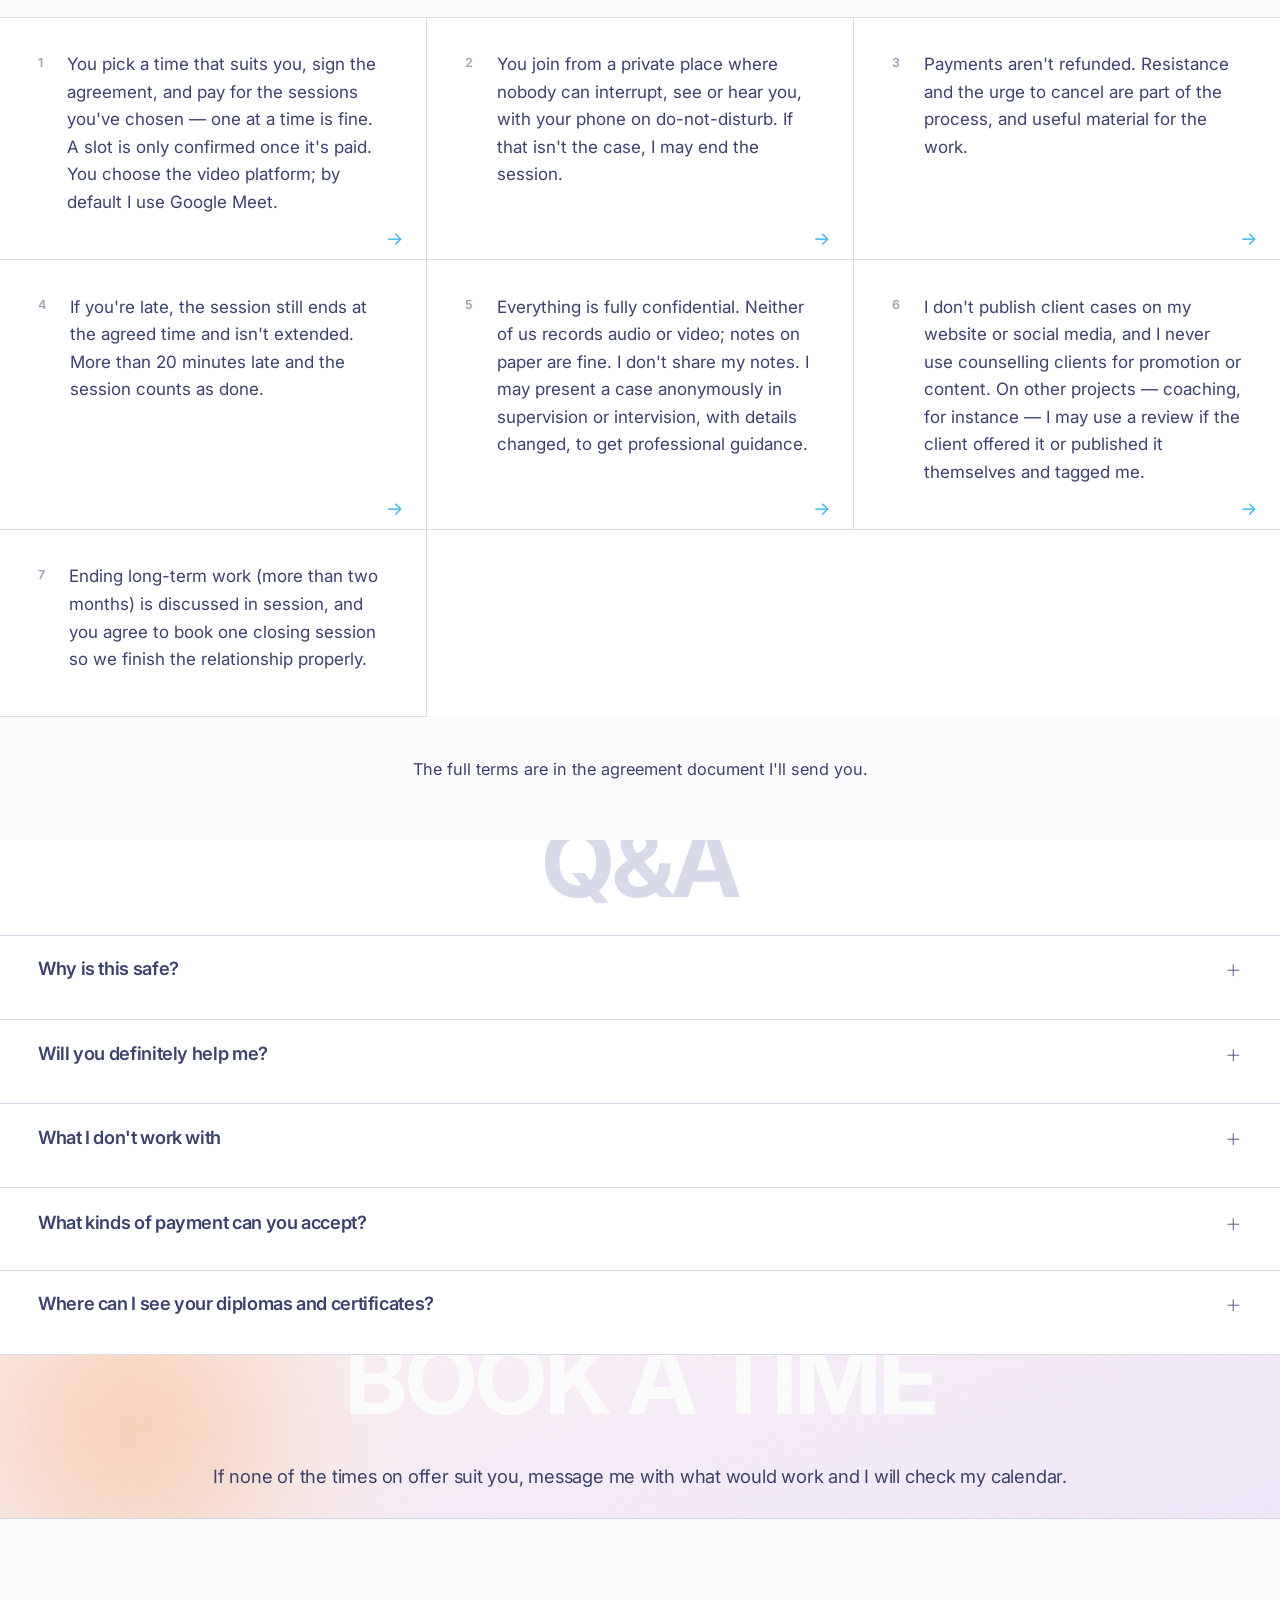
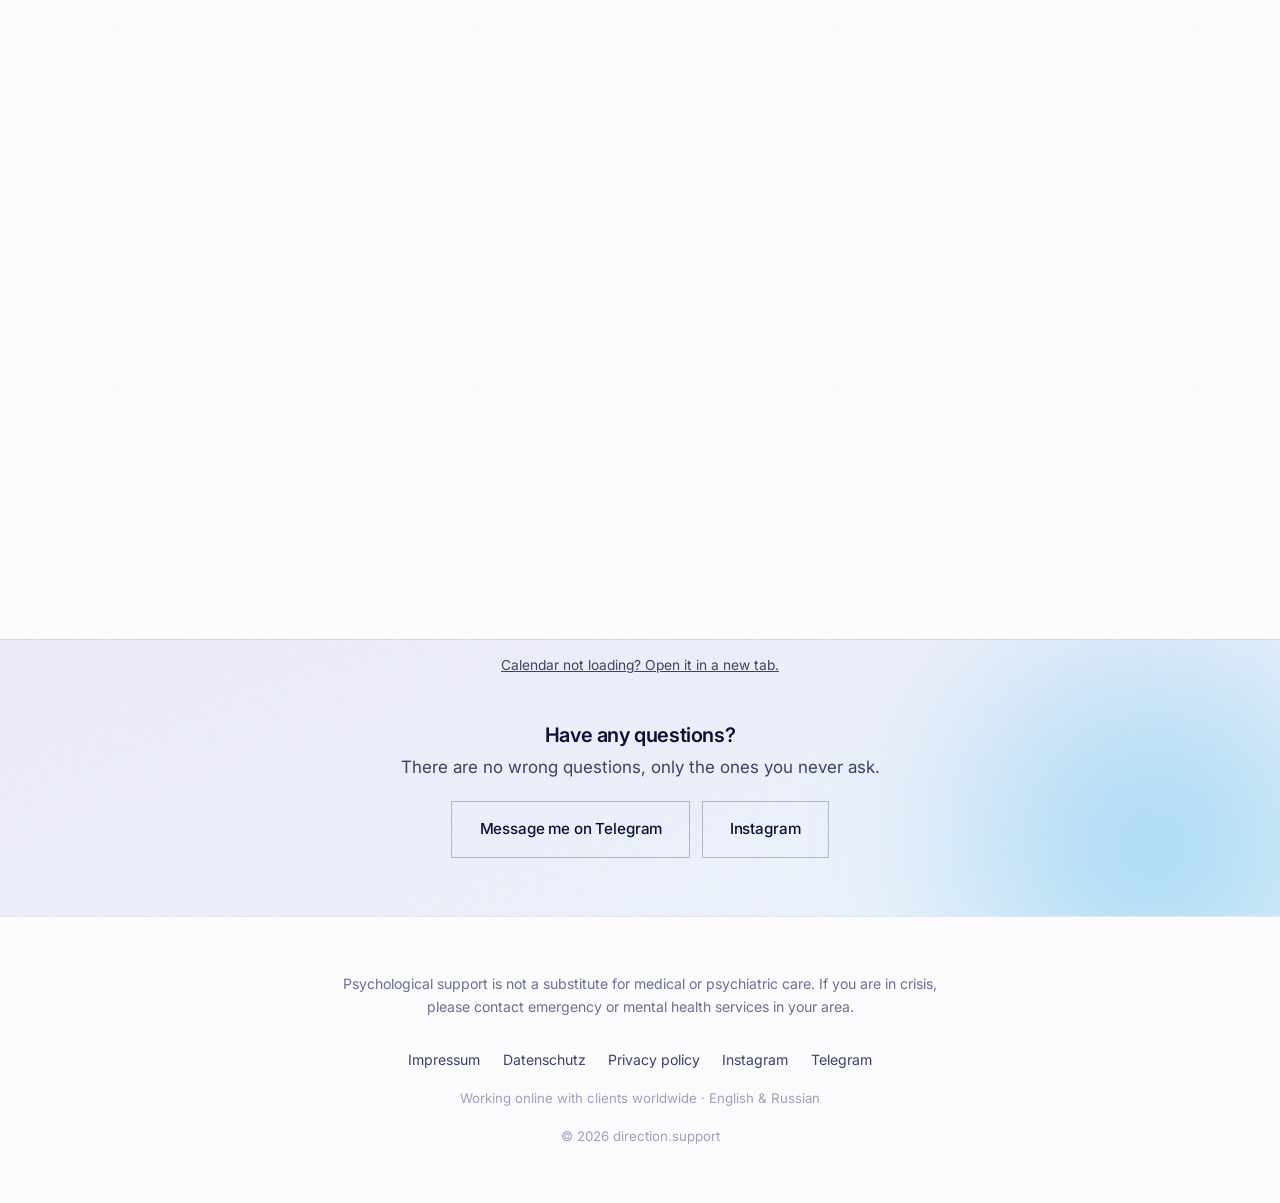
==== commit 09b01122: "Right-align topics too; label the pricing block just "Pricing" Co-Authored-By: Claude Opus 5 <norepl" ====
--- a/index.html
+++ b/index.html
@@ -269,7 +269,7 @@
   <section class="section section--pink" id="pricing">
     <div class="shell">
       <header class="section-head section-head--center">
-        <span class="pill" data-i18n="pricingPill">Services &amp; pricing</span>
+        <span class="pill" data-i18n="pricingPill">Pricing</span>
       </header>
     </div>
 
--- a/styles.css
+++ b/styles.css
@@ -315,12 +315,10 @@
 .section-head--center{margin-inline:auto;text-align:center}
 /* two blocks break the centred rhythm; their labels stop being full-bleed,
    since a bleed only reads as one when the text is centred in it */
-#topics .section-head{margin-left:0;text-align:left}
-#work .section-head{margin-right:0;text-align:right}
+#topics .section-head,
+#work .section-head{margin-right:0;margin-left:auto;text-align:right}
 #topics .pill,
-#work .pill{width:auto;margin-inline:0}
-#topics .pill{text-align:left}
-#work .pill{text-align:right}
+#work .pill{width:auto;margin-inline:0;text-align:right}
 /* Oversized section label, pulled up past the section's top padding so its
    own top is cropped by the section's overflow. White where the section is
    tinted, a light grey where it is not — white on white would vanish. */
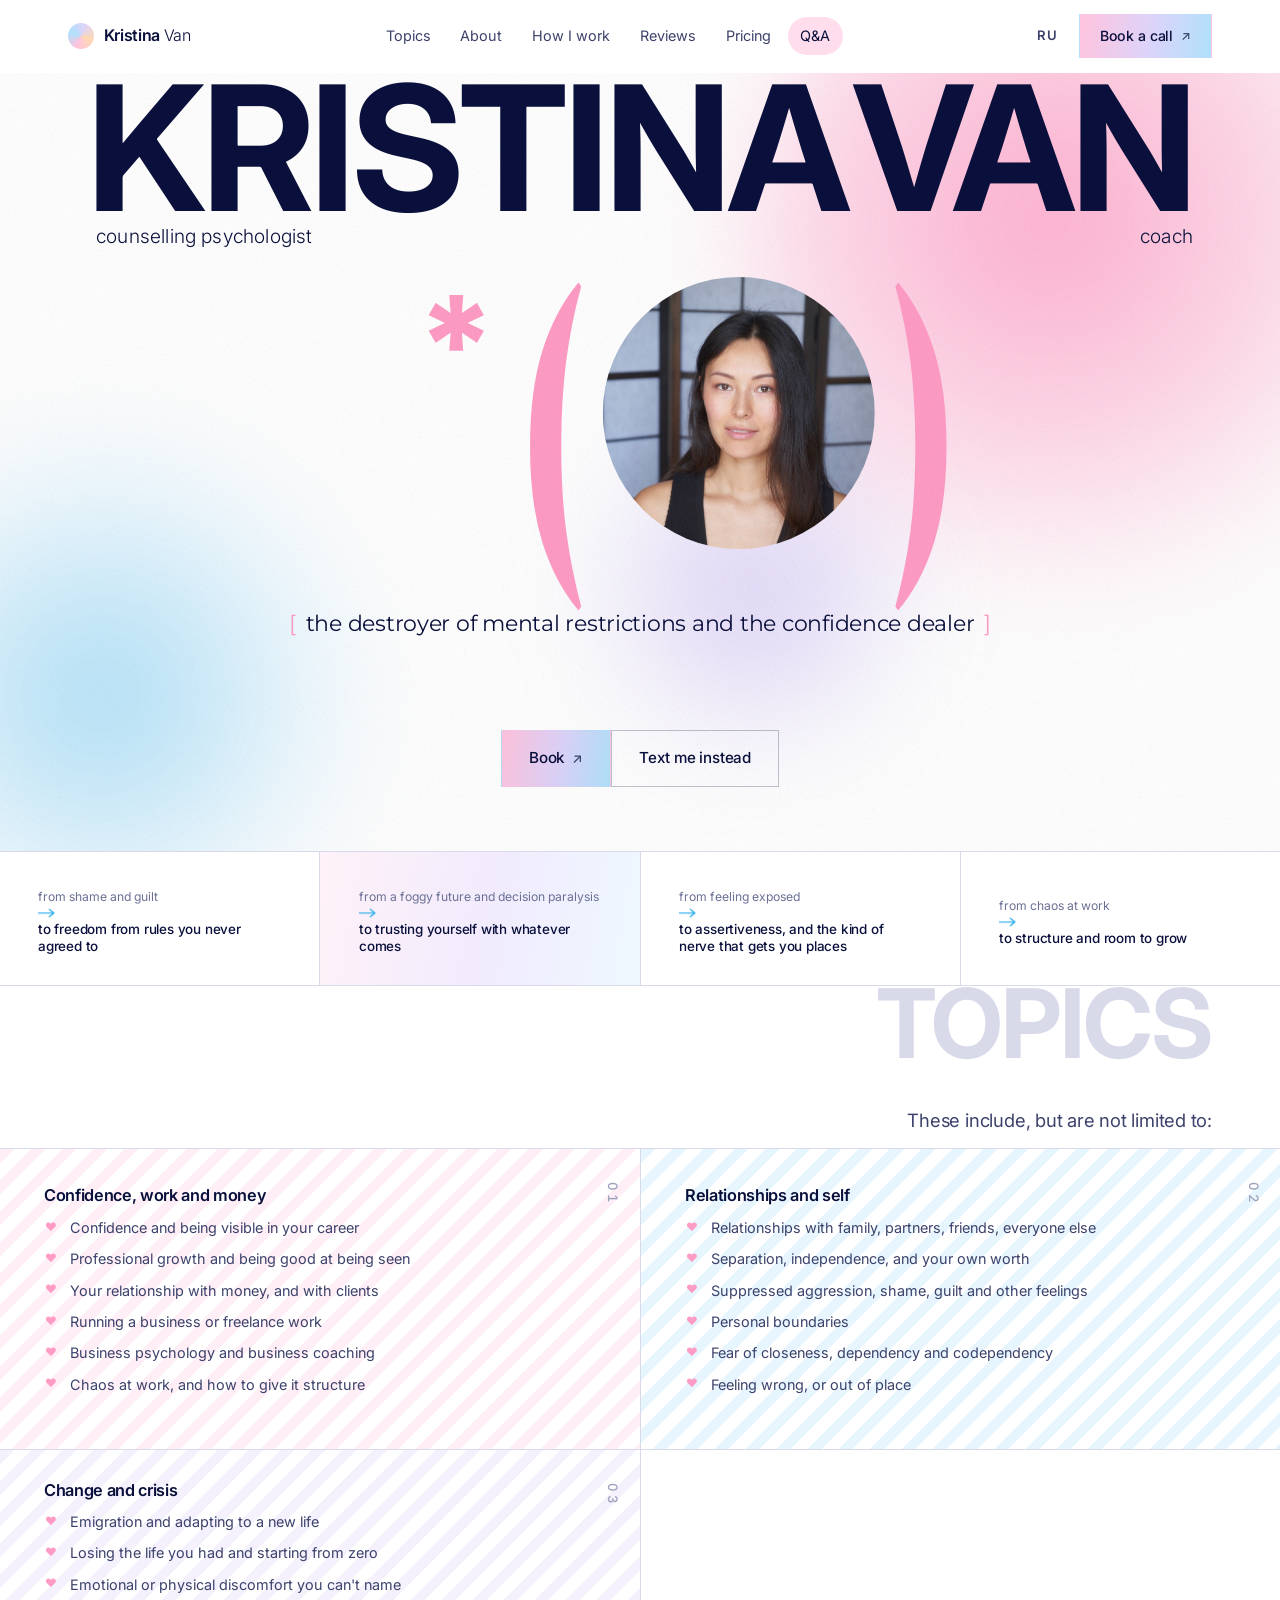
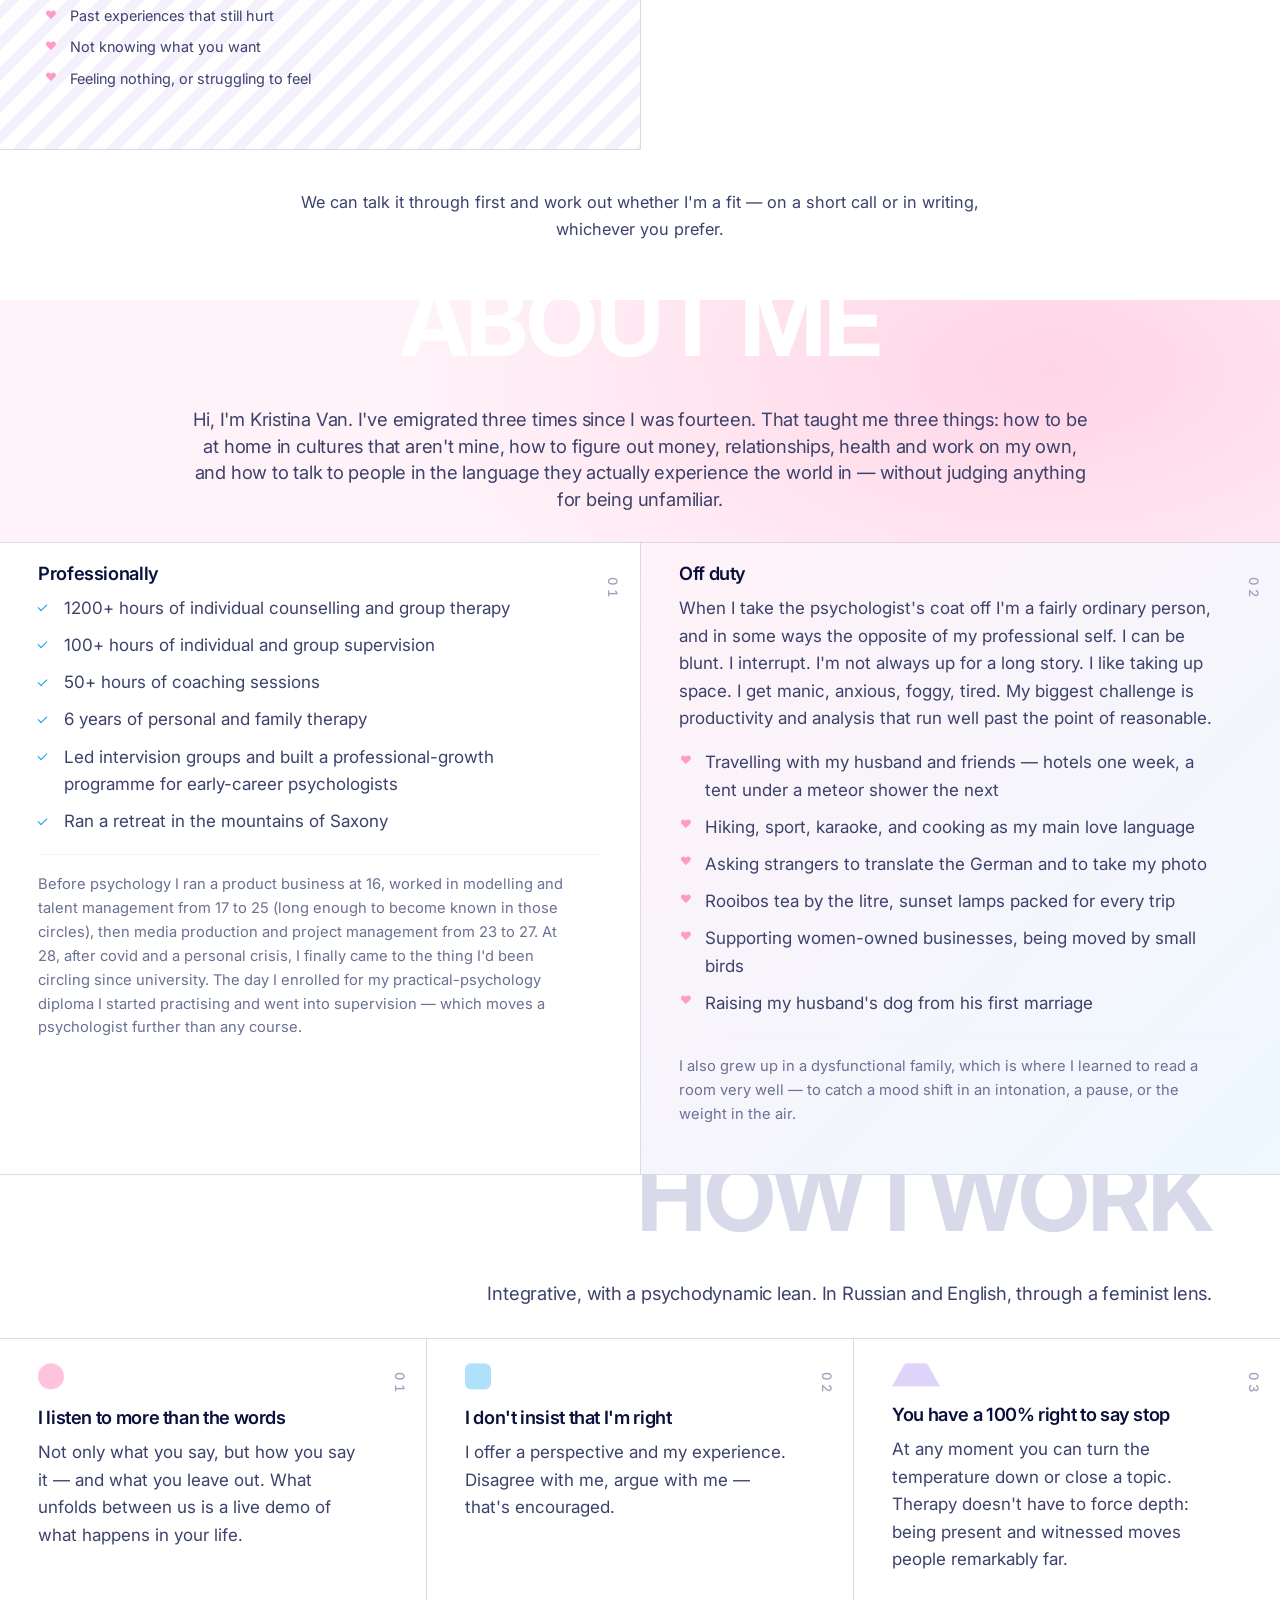
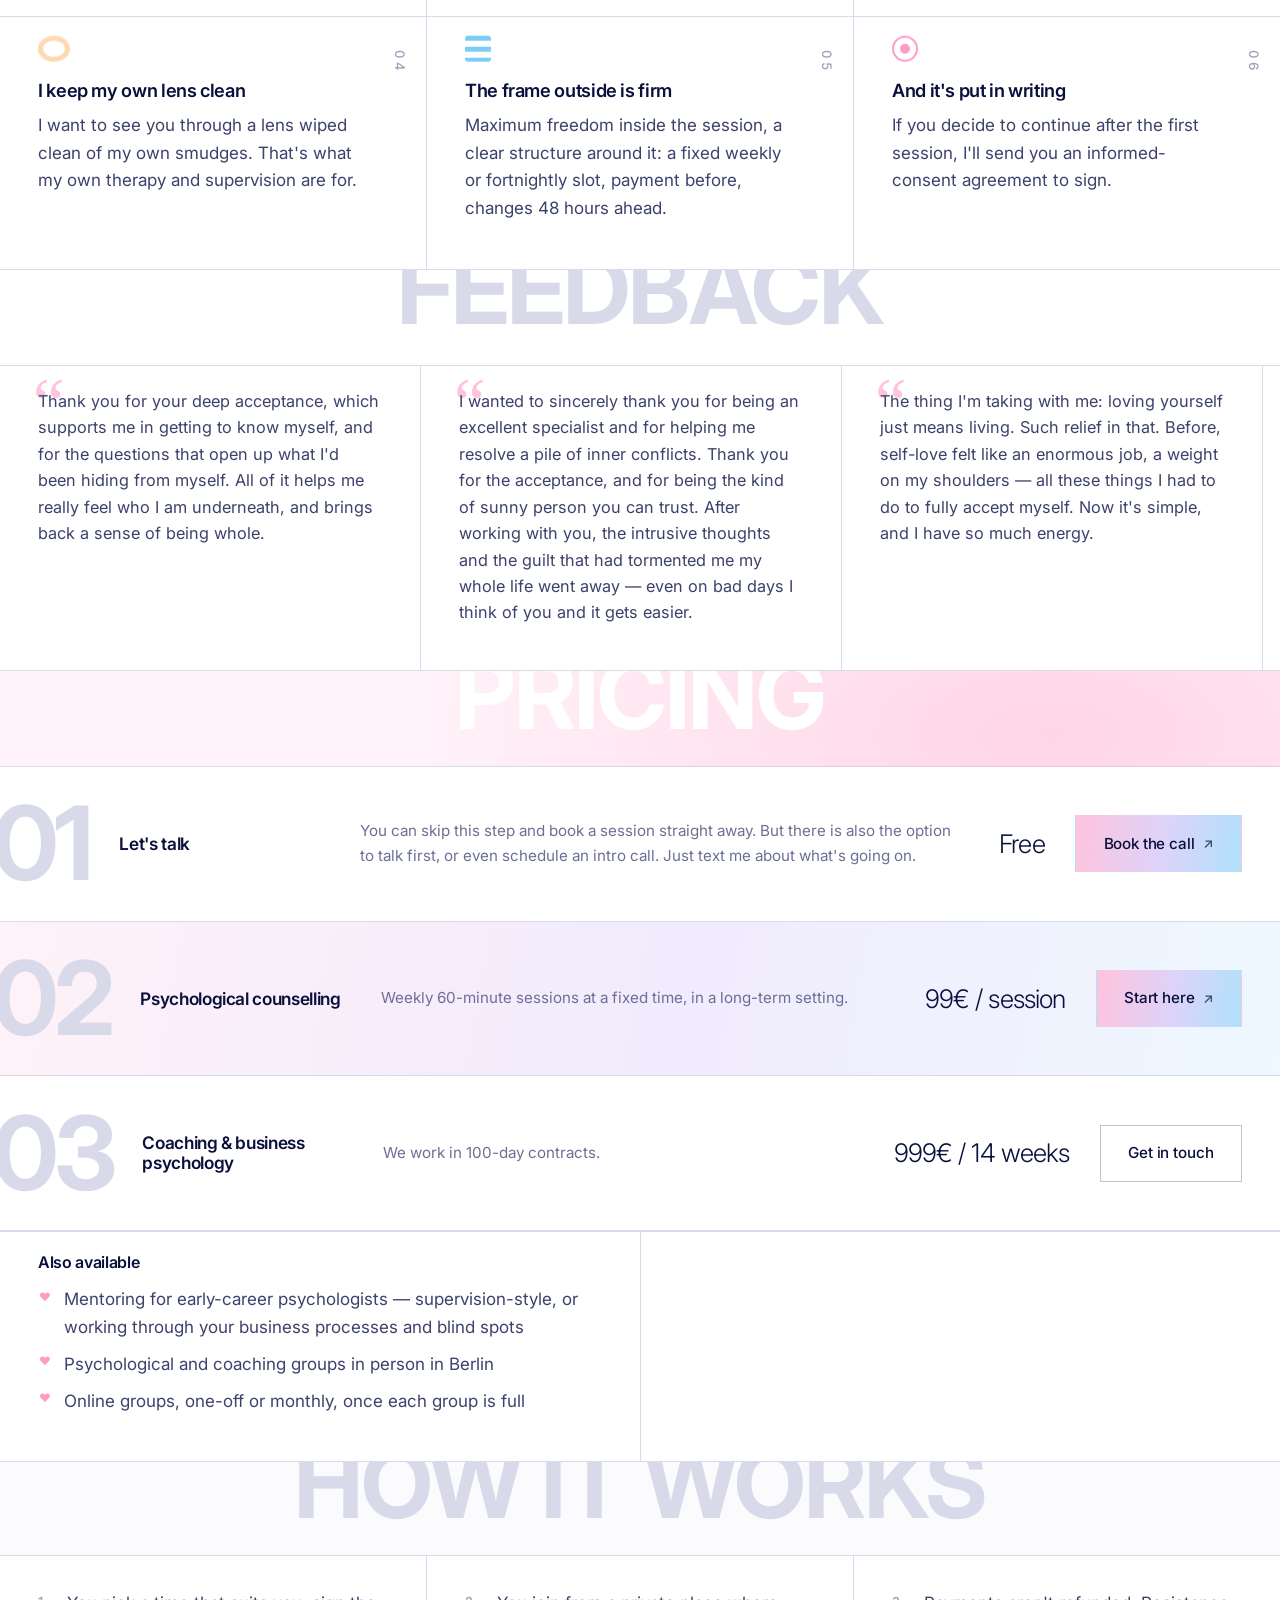
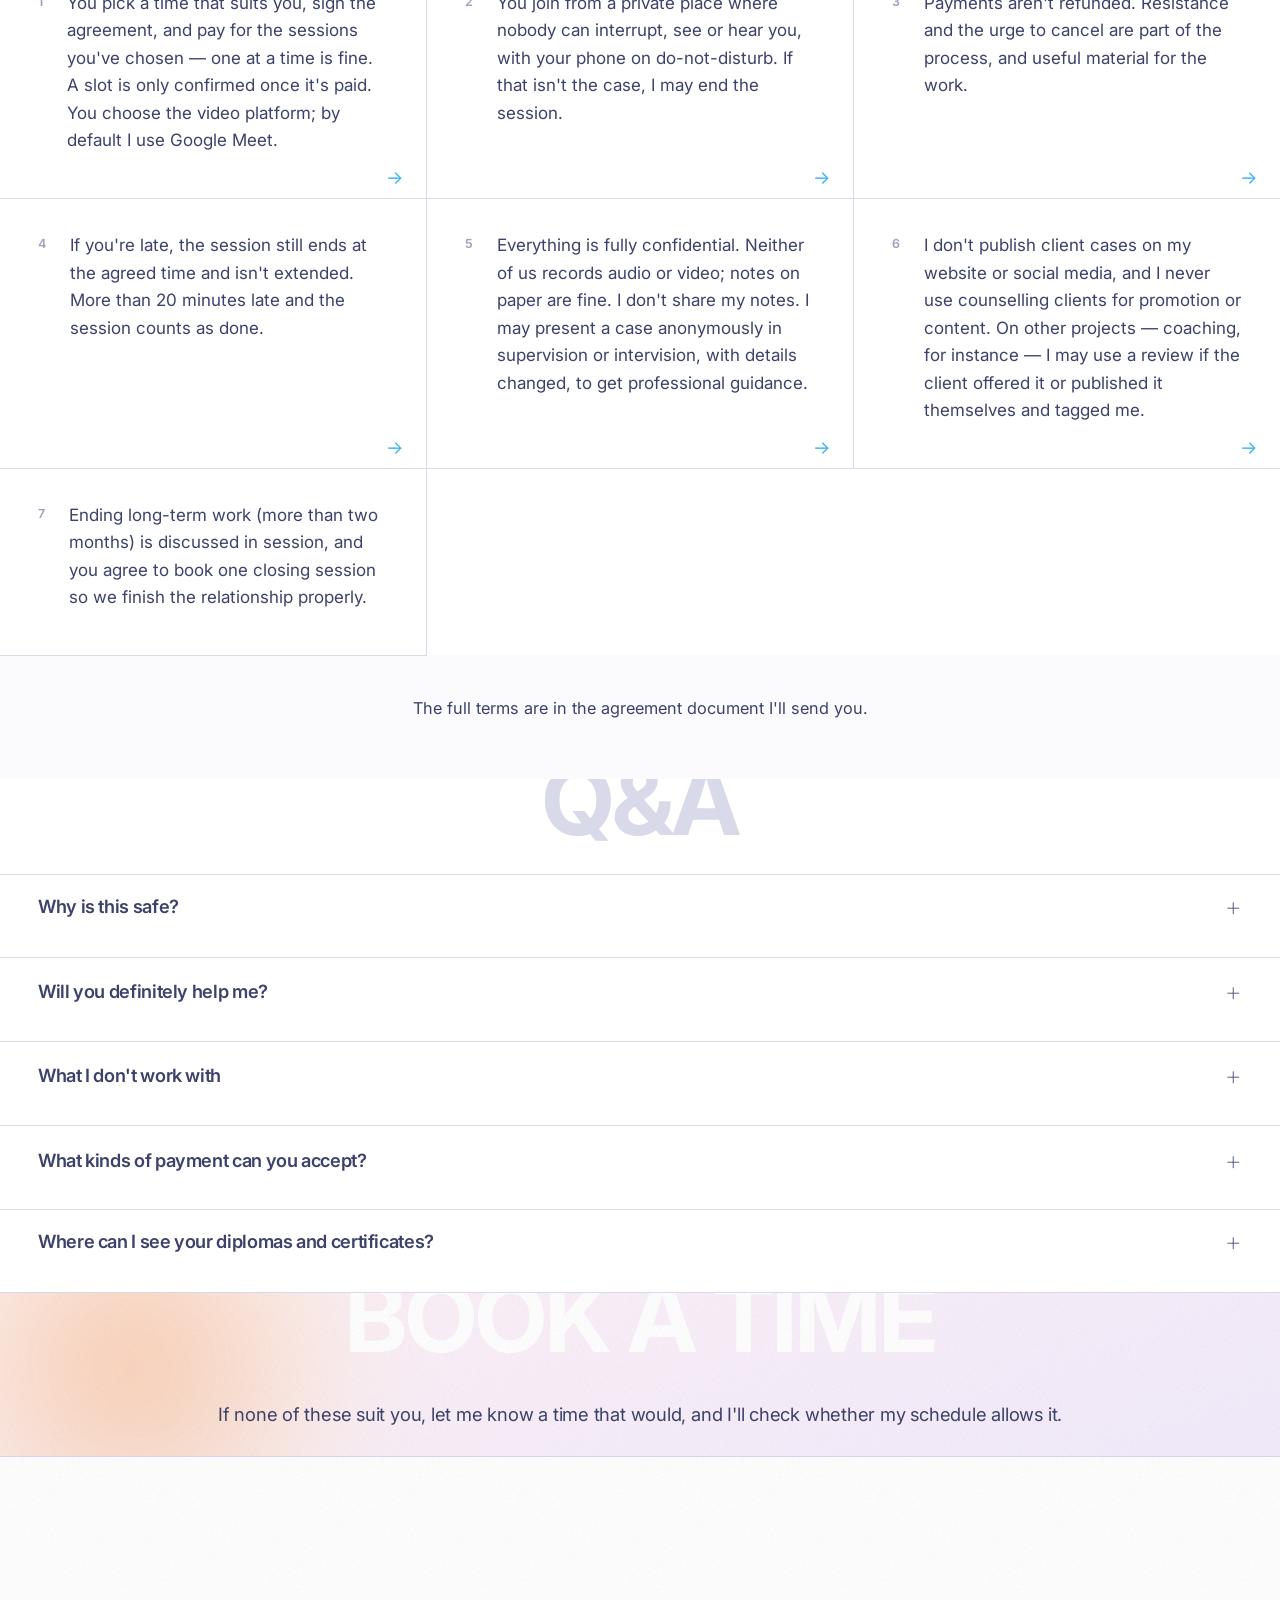
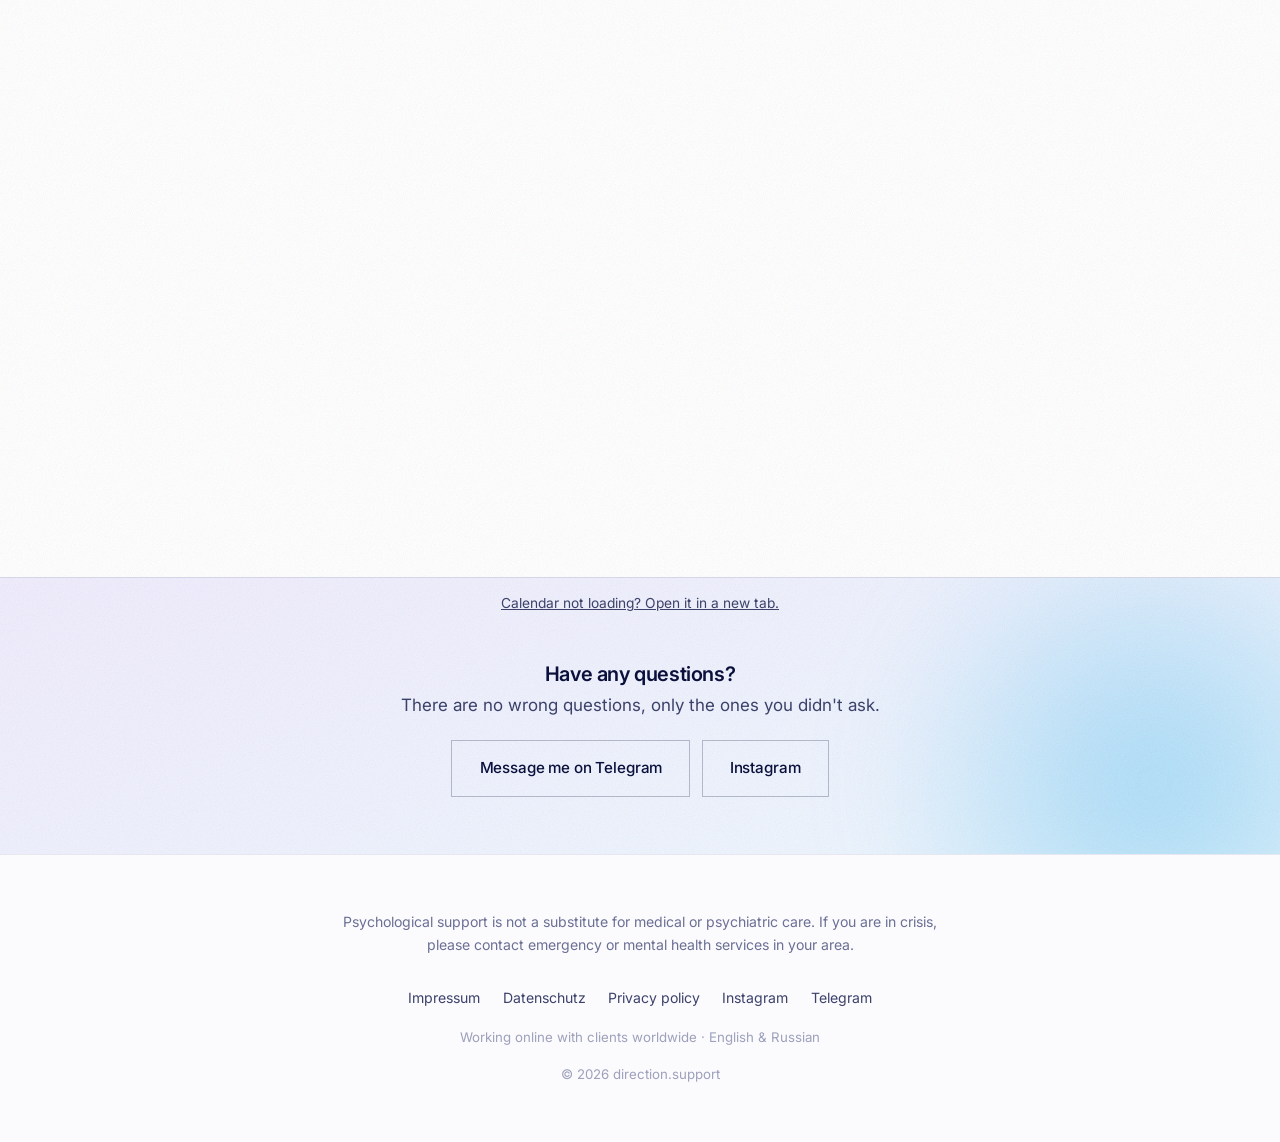
==== commit 727f1329: "Copy edits and striped grounds for the topic cells - Topics intro becomes "These include, but are no" ====
--- a/index.html
+++ b/index.html
@@ -166,7 +166,7 @@
     <div class="shell">
       <header class="section-head section-head--center">
         <span class="pill" data-i18n="topicsPill">Topics</span>
-        <p class="section-lead" data-i18n="topicsIntro">These are common, but the list isn't a limit.</p>
+        <p class="section-lead" data-i18n="topicsIntro">These include, but are not limited to:</p>
       </header>
     </div>
 
@@ -277,7 +277,7 @@
         <li class="price-row">
           <span class="price-num" data-i18n="pricing0Num">01</span>
           <h3 class="price-row-title" data-i18n="pricing0Title">Let\'s talk</h3>
-          <p class="price-row-desc" data-i18n="pricing0Desc">You can skip this step and book a session straight away. But there is also the option to talk first, or even schedule an intro call. Just text me about what is going on.</p>
+          <p class="price-row-desc" data-i18n="pricing0Desc">You can skip this step and book a session straight away. But there is also the option to talk first, or even schedule an intro call. Just text me about what's going on.</p>
           <p class="price-row-tag" data-i18n="pricing0Price">Free</p>
           <a href="#contact" class="btn btn-primary price-row-cta" data-i18n="pricing0Cta">Book the call</a>
         </li>
@@ -300,8 +300,7 @@
       <div class="split split--notes modular">
         <div class="note-block">
           <h3 class="note-title" data-i18n="pricingMoreTitle">Also available</h3>
-          <ul class="dots" data-i18n-list="pricingMoreList"><li>Mentoring for early-career psychologists</li><li>Psychological and coaching groups in person in Berlin</li><li>Online groups, one-off or monthly, as each group fills</li></ul>
-          <p class="card-note" data-i18n="pricingMoreNote">Message me for current dates and rates on these.</p>
+          <ul class="dots" data-i18n-list="pricingMoreList"><li>Mentoring for early-career psychologists</li><li>Psychological and coaching groups in person in Berlin</li><li>Online groups, one-off or monthly, once each group is full</li></ul>
         </div>
       </div>
   </section>
@@ -348,7 +347,7 @@
           <summary class="card-title" data-i18n="safety3Title">What I don't work with</summary>
           <p data-i18n="safety3Text">There are things outside my competence, and I'd rather say so before you book than halfway in.</p>
           <ul class="crosses" data-i18n-list="safety3List"><li>Psychiatric diagnoses</li><li>Depression as the presenting request</li><li>Suicidal themes and self-harm as the presenting request</li></ul>
-          <p class="card-note" data-i18n="safety3Note">If any of that is what you're facing right now, please reach a psychiatrist or a crisis service — that's the right kind of help, and it exists.</p>
+          <p class="card-note" data-i18n="safety3Note">If any of that is what you're facing right now, please reach out to a psychiatrist or a crisis service — that's the right kind of help, and it exists.</p>
         </details>
         <details class="card card--safe">
           <summary class="card-title" data-i18n="pricingPayTitle">What kinds of payment can you accept?</summary>
@@ -403,7 +402,7 @@
     <div class="shell">
       <header class="section-head section-head--center">
         <span class="pill" data-i18n="contactPill">Book a time</span>
-        <p class="section-lead" data-i18n="contactLead">If none of the times on offer suit you, message me with what would work and I will check my calendar.</p>
+        <p class="section-lead" data-i18n="contactLead">If none of these suit you, let me know a time that would, and I'll check whether my schedule allows it.</p>
       </header>
     </div>
 
@@ -414,7 +413,7 @@
 
       <div class="contact-alt">
         <h3 data-i18n="contactAlt">Have any questions?</h3>
-        <p data-i18n="contactAltText">There are no wrong questions, only the ones you never ask.</p>
+        <p data-i18n="contactAltText">There are no wrong questions, only the ones you didn't ask.</p>
         <div class="contact-links">
           <a href="https://t.me/wowitskris" class="btn btn-ghost" target="_blank" rel="noopener" data-i18n="contactTelegram">Message me on Telegram</a>
           <a href="https://www.instagram.com/wow_its_kris" class="btn btn-ghost" target="_blank" rel="noopener" data-i18n="contactInstagram">Instagram</a>
--- a/styles.css
+++ b/styles.css
@@ -361,6 +361,18 @@
 .card-sub{margin-top:1.1rem;margin-bottom:.5rem;font-weight:600;color:var(--ink)}
 .card-note{margin-top:1.15rem;padding-top:1.15rem;border-top:1px solid var(--line-soft);font-size:.92rem;color:var(--ink-3)}
 .card--work:hover,.card--topic:hover{background:var(--paper-2)}
+/* the three topic cells get a soft striped ground, one hue each */
+.card--topic{background-size:100% 100%;background-repeat:no-repeat}
+.grid-3--tight>.card--topic:nth-child(1){
+  background-image:repeating-linear-gradient(135deg,rgba(255,195,221,.28) 0 10px,transparent 10px 22px);
+}
+.grid-3--tight>.card--topic:nth-child(2){
+  background-image:repeating-linear-gradient(135deg,rgba(175,225,251,.30) 0 10px,transparent 10px 22px);
+}
+.grid-3--tight>.card--topic:nth-child(3){
+  background-image:repeating-linear-gradient(135deg,rgba(222,211,249,.32) 0 10px,transparent 10px 22px);
+}
+.card--topic:hover{background-color:#fff}
 .card--topic .card-title{font-size:1.02rem}
 .card--topic .dots li{font-size:.9rem;margin-bottom:.5rem}
 
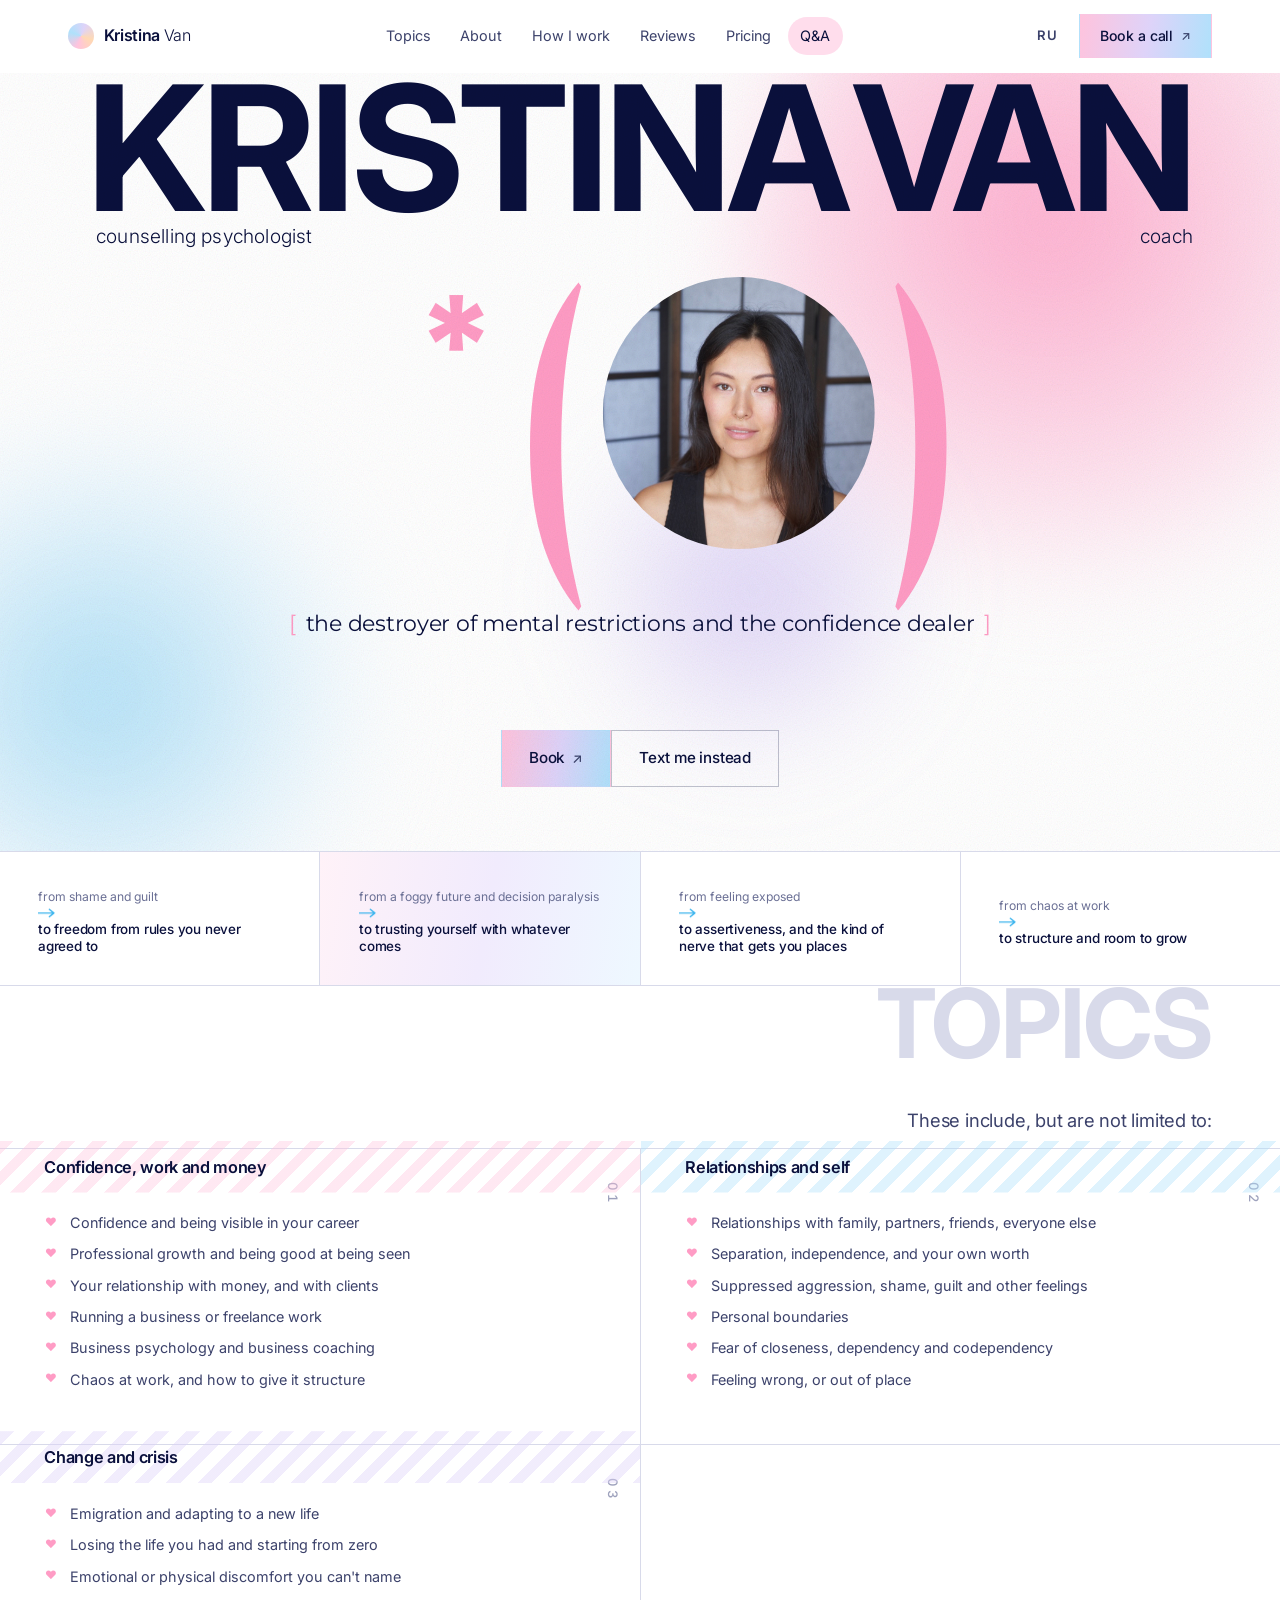
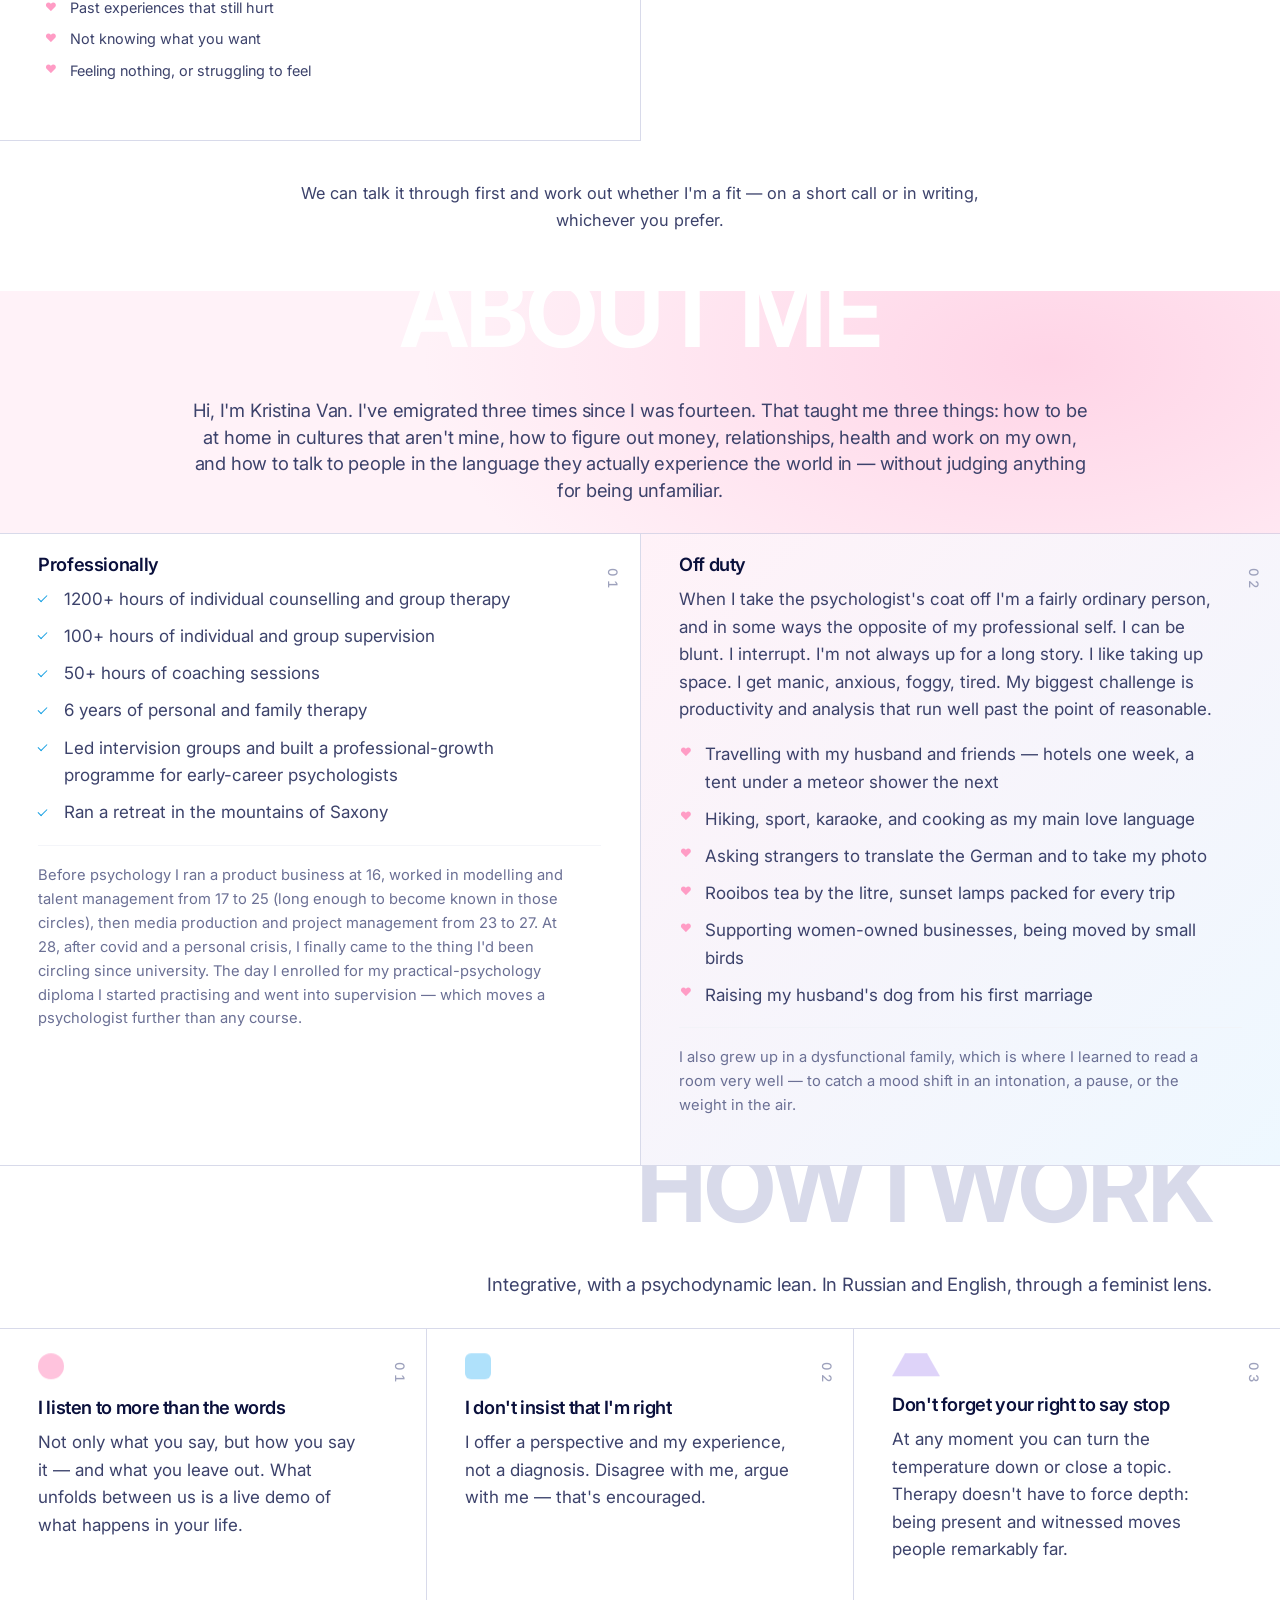
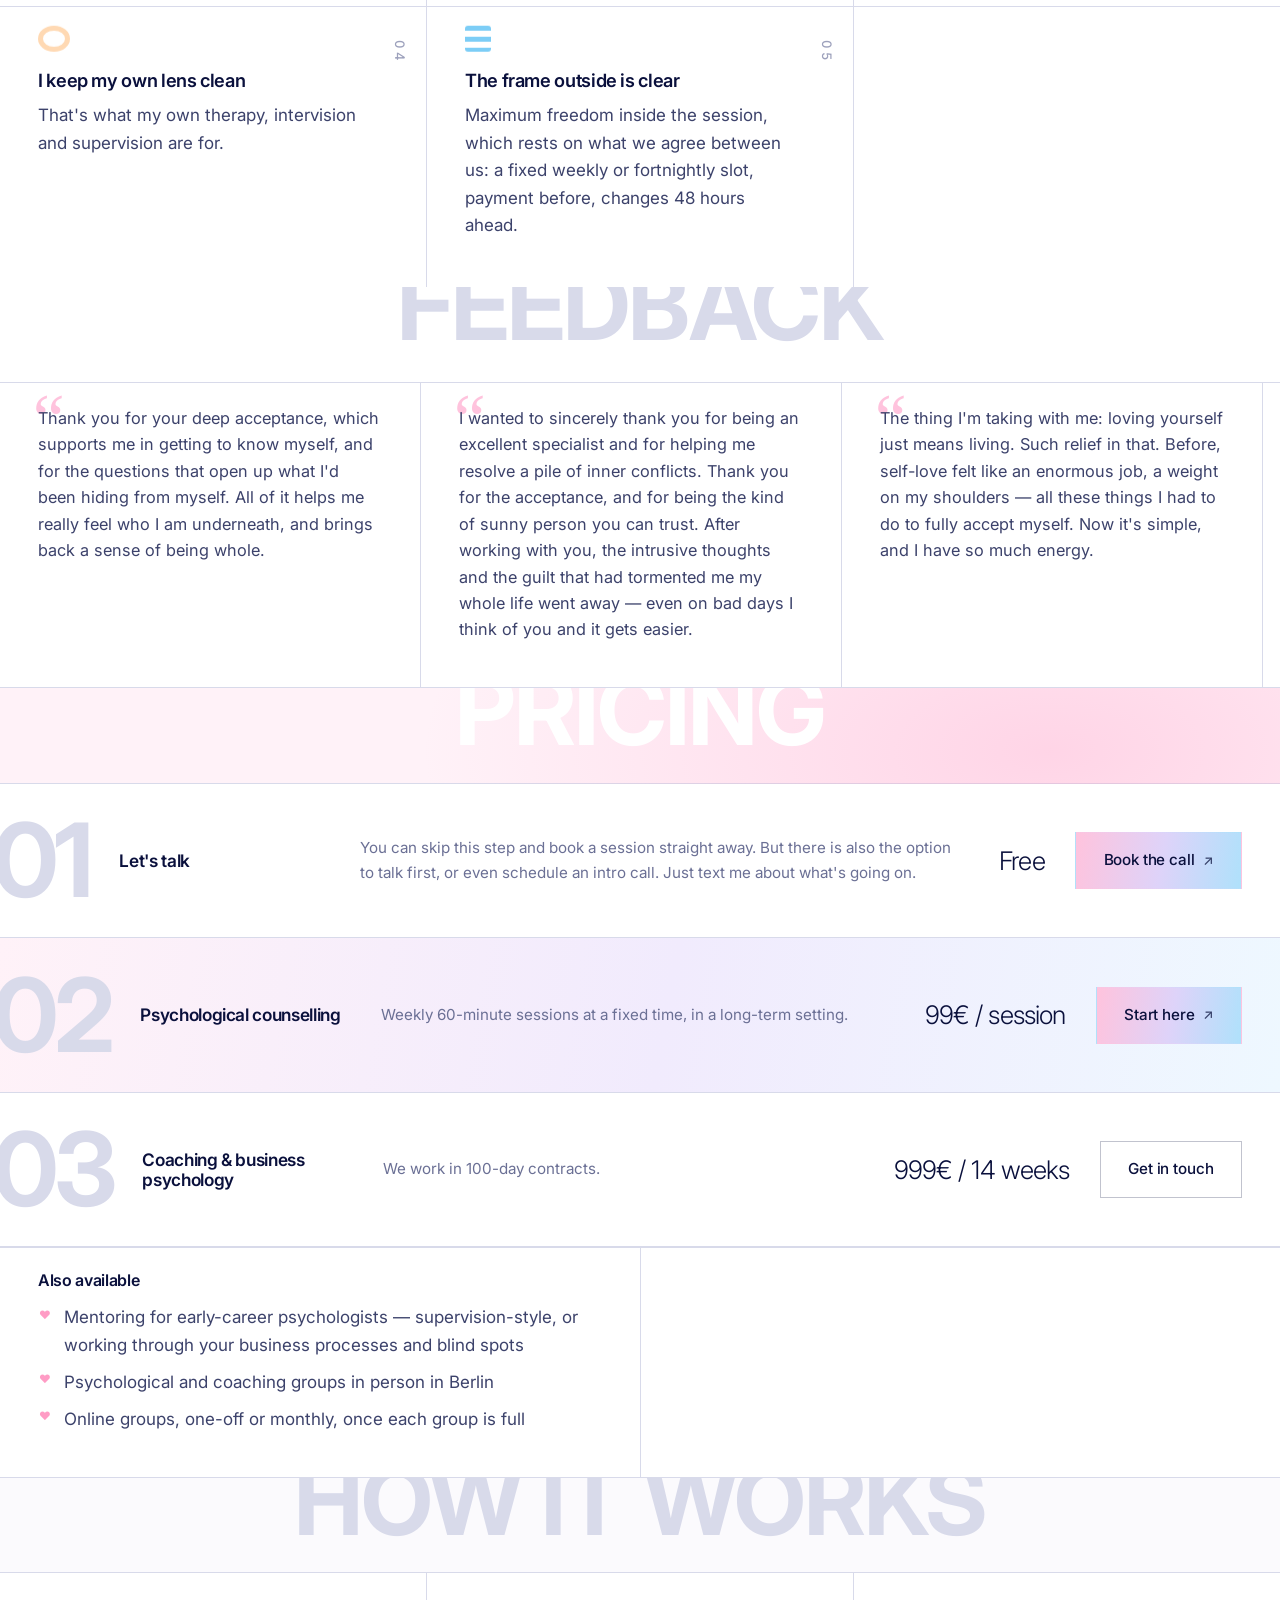
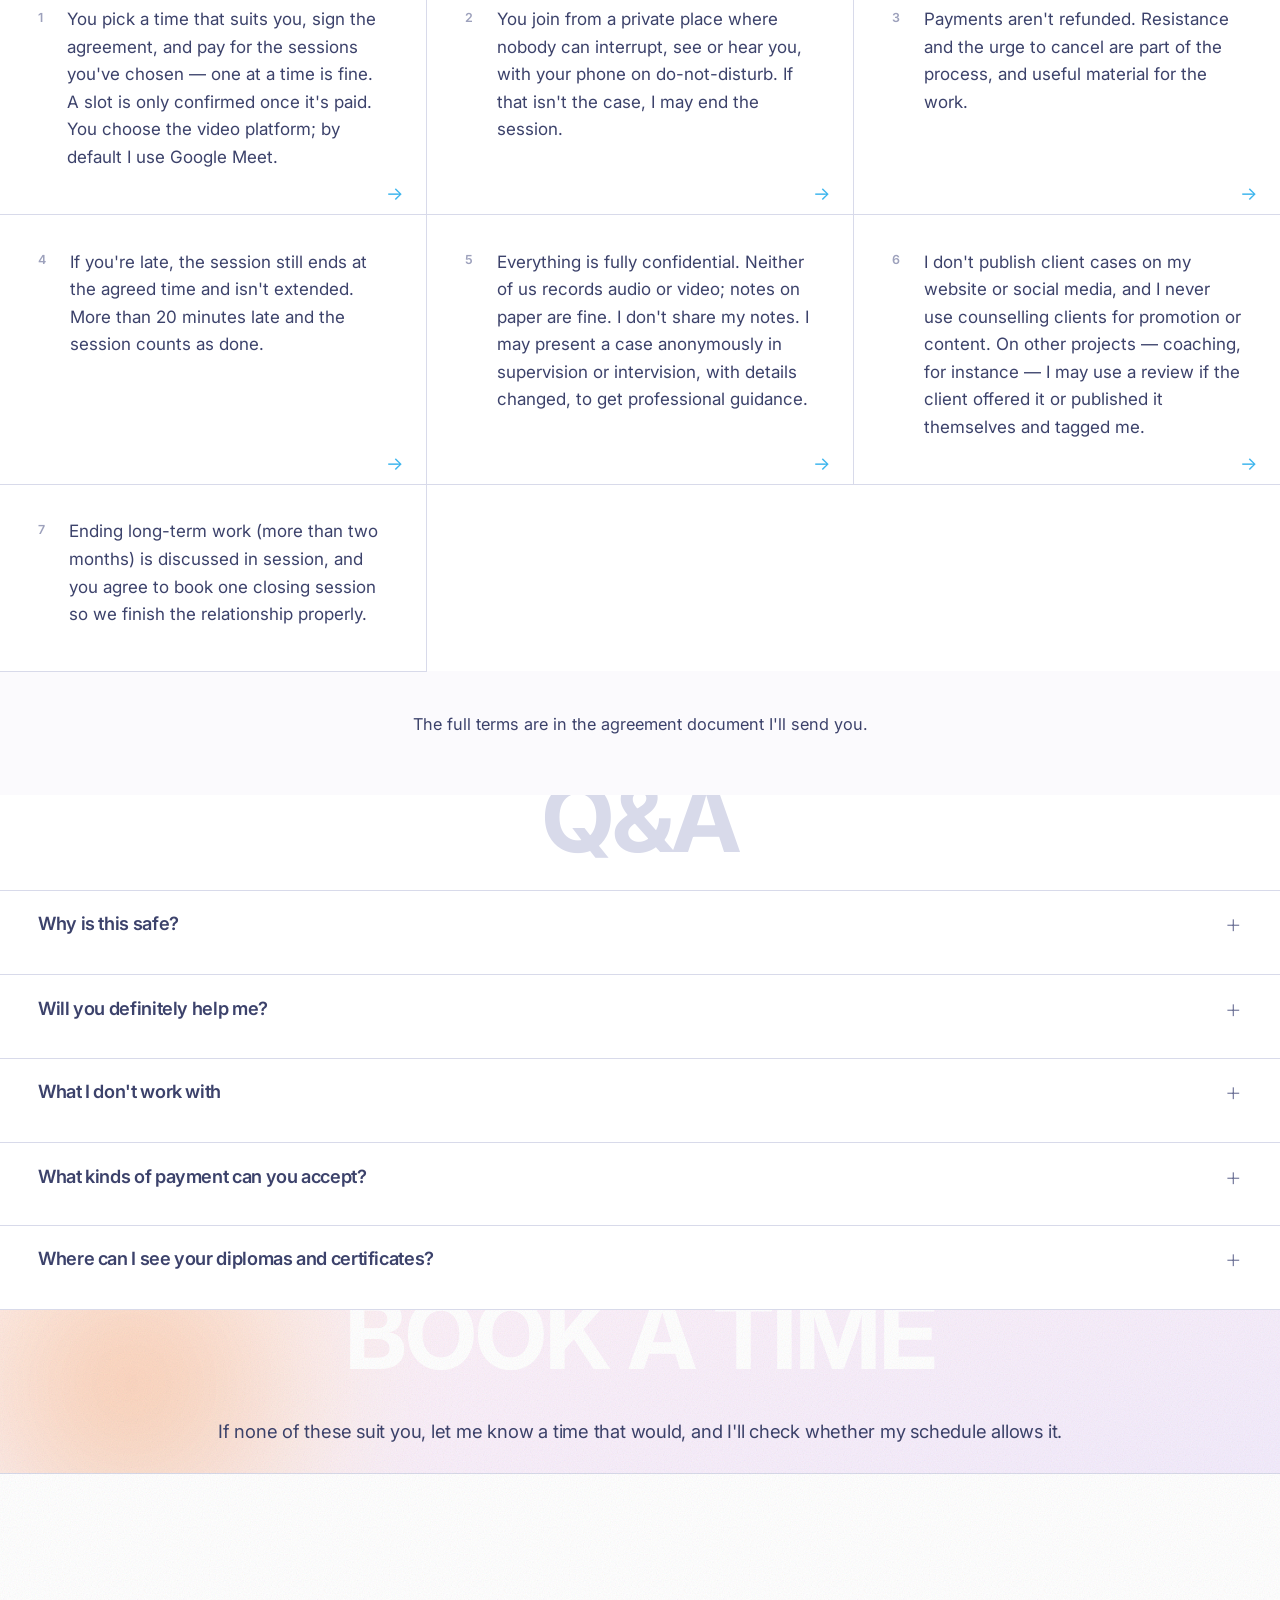
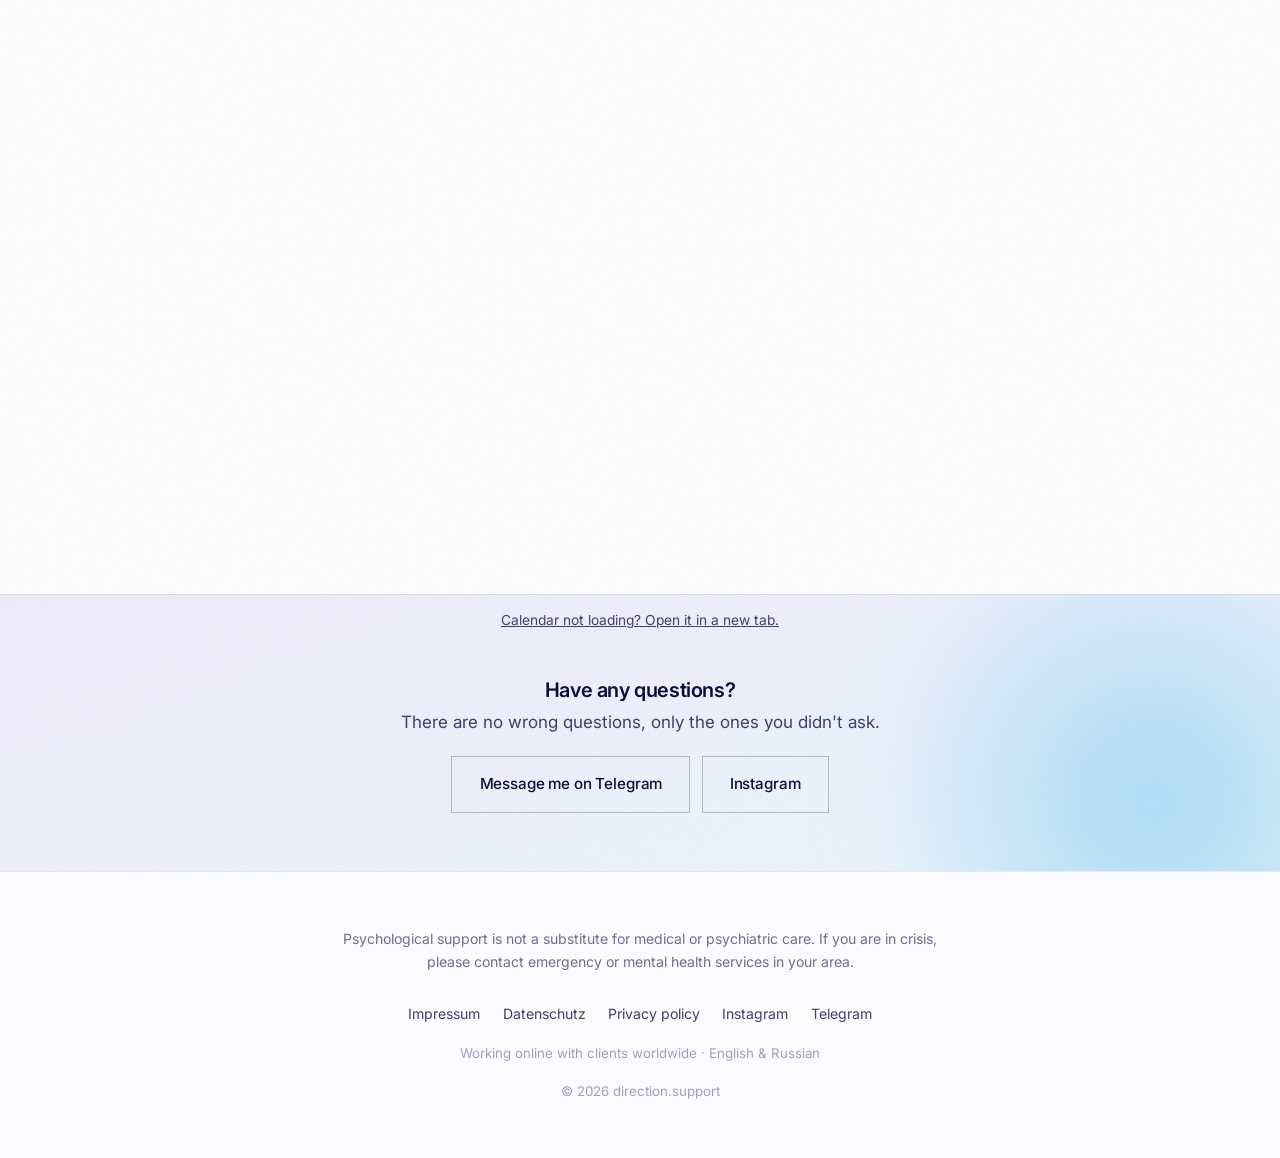
==== commit 1228df4e: "Stripes behind the topic headings only; rewrite How I work - The striped ground moves off the whole " ====
--- a/index.html
+++ b/index.html
@@ -238,11 +238,10 @@
 
       <div class="grid-3 modular">
         <article class="card card--work"><span class="glyph glyph--circle" aria-hidden="true"></span><h3 class="card-title" data-i18n="work1Title">I listen to more than the words</h3><p data-i18n="work1Text">Not only what you say, but how you say it, what you're telling me without words, and what you're not saying. I'm present both as a person in the conversation and in a meta-position — noticing what dynamic you bring and what unfolds between us.</p></article>
-        <article class="card card--work"><span class="glyph glyph--square" aria-hidden="true"></span><h3 class="card-title" data-i18n="work2Title">I don't insist that I'm right</h3><p data-i18n="work2Text">I offer a perspective and my experience. You're welcome to disagree, or argue with me. That's encouraged.</p></article>
-        <article class="card card--work"><span class="glyph glyph--tri" aria-hidden="true"></span><h3 class="card-title" data-i18n="work3Title">You have a 100% right to say stop</h3><p data-i18n="work3Text">At any moment you can turn the temperature down or close a topic entirely. Therapy doesn't have to mean forcing depth or chasing insights. Presence and being witnessed turn out to move people remarkably far.</p></article>
-        <article class="card card--work"><span class="glyph glyph--ring" aria-hidden="true"></span><h3 class="card-title" data-i18n="work4Title">I keep my own lens clean</h3><p data-i18n="work4Text">I want to see you through a perception that's been wiped of my own smudges. That's what my therapy and my individual and group supervision are for.</p></article>
-        <article class="card card--work"><span class="glyph glyph--bars" aria-hidden="true"></span><h3 class="card-title" data-i18n="work5Title">The frame outside is firm</h3><p data-i18n="work5Text">Maximum freedom inside the session, a very clear structure around it. A regular setting, weekly or fortnightly, at a fixed time. Payment before the session. Cancellations and reschedules up to 48 hours ahead.</p></article>
-        <article class="card card--work"><span class="glyph glyph--dot" aria-hidden="true"></span><h3 class="card-title" data-i18n="work6Title">And it's put in writing</h3><p data-i18n="work6Text">If you decide to continue after the first session, I'll send you an informed-consent agreement to sign.</p></article>
+        <article class="card card--work"><span class="glyph glyph--square" aria-hidden="true"></span><h3 class="card-title" data-i18n="work2Title">I don't insist that I'm right</h3><p data-i18n="work2Text">I offer a perspective and my experience, not a diagnosis. Disagree with me, argue with me — that's encouraged.</p></article>
+        <article class="card card--work"><span class="glyph glyph--tri" aria-hidden="true"></span><h3 class="card-title" data-i18n="work3Title">Don't forget your right to say stop</h3><p data-i18n="work3Text">At any moment you can turn the temperature down or close a topic entirely. Therapy doesn't have to mean forcing depth or chasing insights. Presence and being witnessed turn out to move people remarkably far.</p></article>
+        <article class="card card--work"><span class="glyph glyph--ring" aria-hidden="true"></span><h3 class="card-title" data-i18n="work4Title">I keep my own lens clean</h3><p data-i18n="work4Text">That's what my own therapy, intervision and supervision are for.</p></article>
+        <article class="card card--work"><span class="glyph glyph--bars" aria-hidden="true"></span><h3 class="card-title" data-i18n="work5Title">The frame outside is clear</h3><p data-i18n="work5Text">Maximum freedom inside the session, which rests on what we agree between us: a fixed weekly or fortnightly slot, payment before, changes 48 hours ahead.</p></article>
       </div>
   </section>
 
--- a/styles.css
+++ b/styles.css
@@ -317,6 +317,9 @@
    since a bleed only reads as one when the text is centred in it */
 #topics .section-head,
 #work .section-head{margin-right:0;margin-left:auto;text-align:right}
+/* five cards in a three-column grid leaves one slot empty; without the
+   container's own border nothing is drawn across it */
+#work .grid-3{border-block:0;overflow:visible}
 #topics .pill,
 #work .pill{width:auto;margin-inline:0;text-align:right}
 /* Oversized section label, pulled up past the section's top padding so its
@@ -361,18 +364,22 @@
 .card-sub{margin-top:1.1rem;margin-bottom:.5rem;font-weight:600;color:var(--ink)}
 .card-note{margin-top:1.15rem;padding-top:1.15rem;border-top:1px solid var(--line-soft);font-size:.92rem;color:var(--ink-3)}
 .card--work:hover,.card--topic:hover{background:var(--paper-2)}
-/* the three topic cells get a soft striped ground, one hue each */
-.card--topic{background-size:100% 100%;background-repeat:no-repeat}
-.grid-3--tight>.card--topic:nth-child(1){
-  background-image:repeating-linear-gradient(135deg,rgba(255,195,221,.28) 0 10px,transparent 10px 22px);
-}
-.grid-3--tight>.card--topic:nth-child(2){
-  background-image:repeating-linear-gradient(135deg,rgba(175,225,251,.30) 0 10px,transparent 10px 22px);
-}
-.grid-3--tight>.card--topic:nth-child(3){
-  background-image:repeating-linear-gradient(135deg,rgba(222,211,249,.32) 0 10px,transparent 10px 22px);
-}
-.card--topic:hover{background-color:#fff}
+/* The stripes sit behind the heading only, as a band across the cell; the
+   list underneath stays on white. The band bleeds to the cell edges with
+   negative margins that mirror the cell's own padding. */
+.card--topic .card-title{
+  margin:calc(var(--cell-y) * -1.35) calc(var(--cell-x) * -1.15) 1.15rem;
+  padding:calc(var(--cell-y) * .5) calc(var(--cell-x) * 1.15);
+}
+.grid-3--tight>.card--topic:nth-child(1) .card-title{
+  background:repeating-linear-gradient(135deg,rgba(255,195,221,.38) 0 10px,transparent 10px 22px);
+}
+.grid-3--tight>.card--topic:nth-child(2) .card-title{
+  background:repeating-linear-gradient(135deg,rgba(175,225,251,.40) 0 10px,transparent 10px 22px);
+}
+.grid-3--tight>.card--topic:nth-child(3) .card-title{
+  background:repeating-linear-gradient(135deg,rgba(222,211,249,.42) 0 10px,transparent 10px 22px);
+}
 .card--topic .card-title{font-size:1.02rem}
 .card--topic .dots li{font-size:.9rem;margin-bottom:.5rem}
 
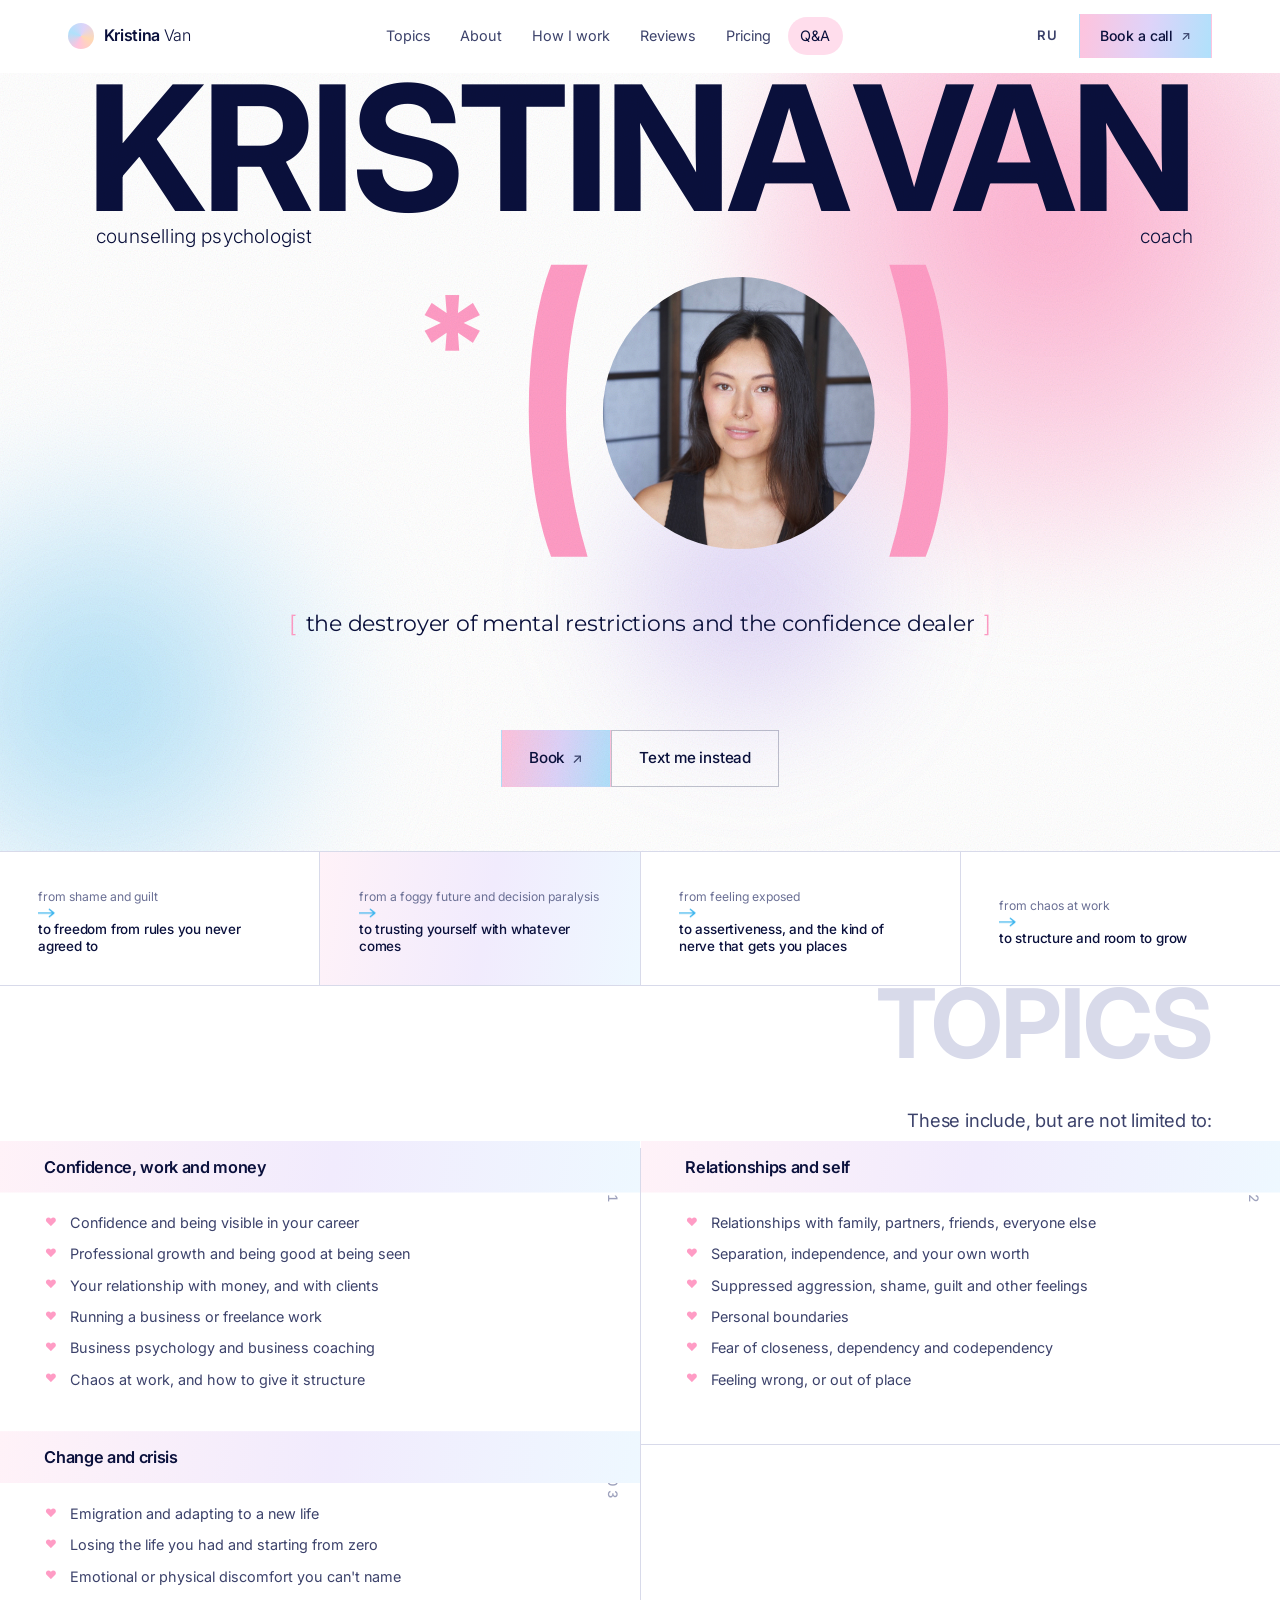
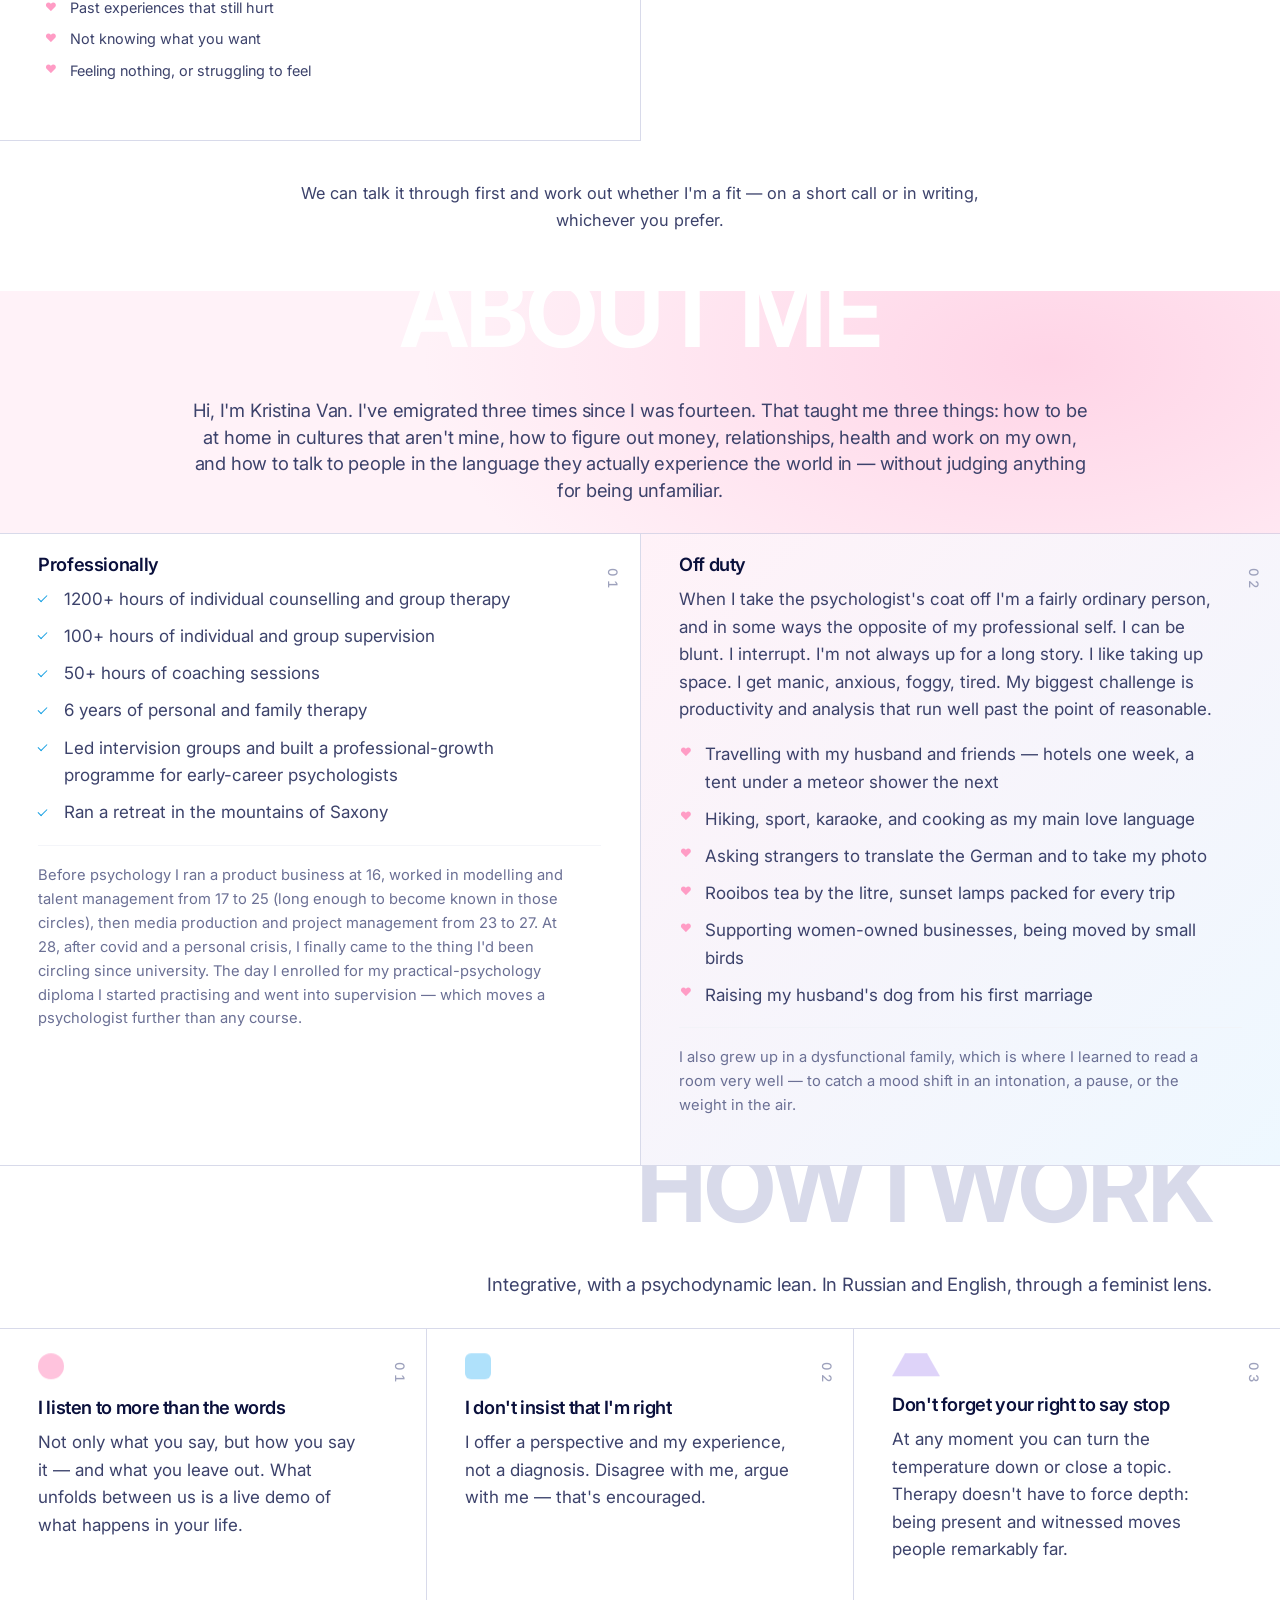
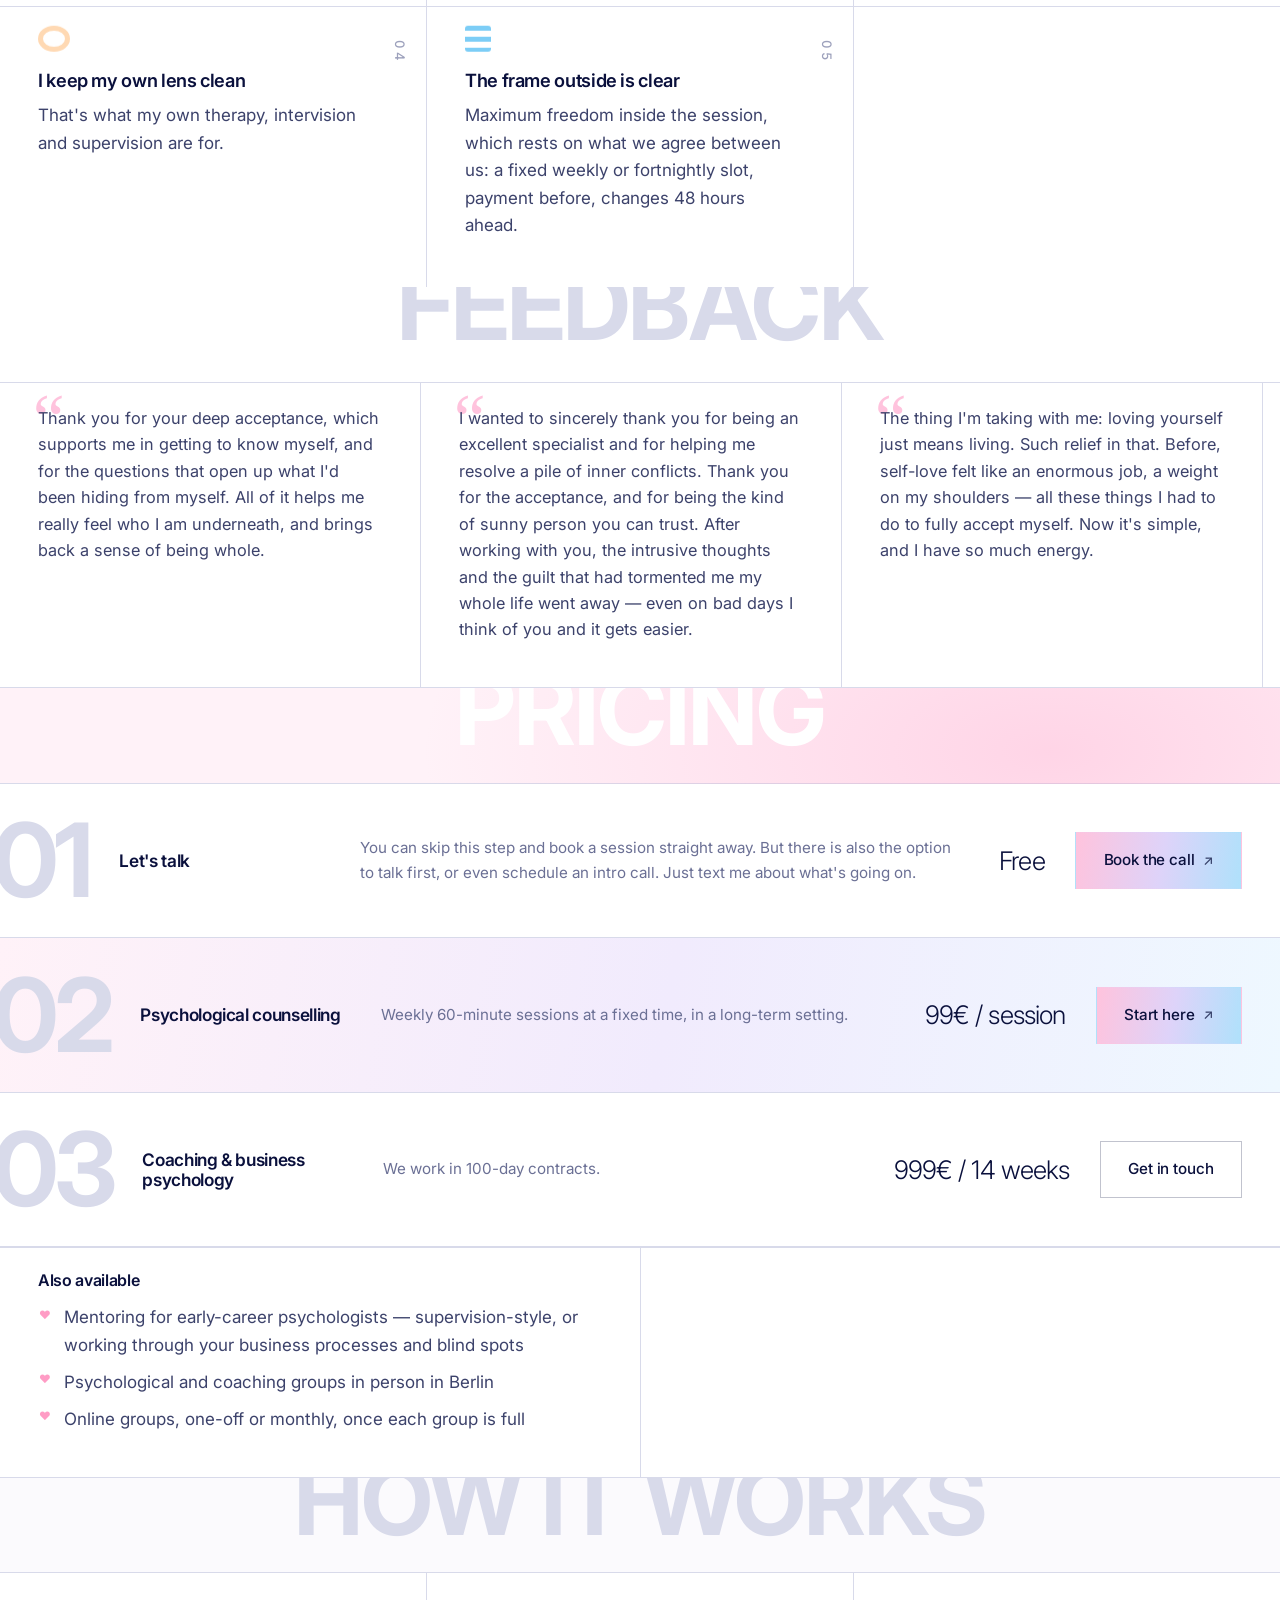
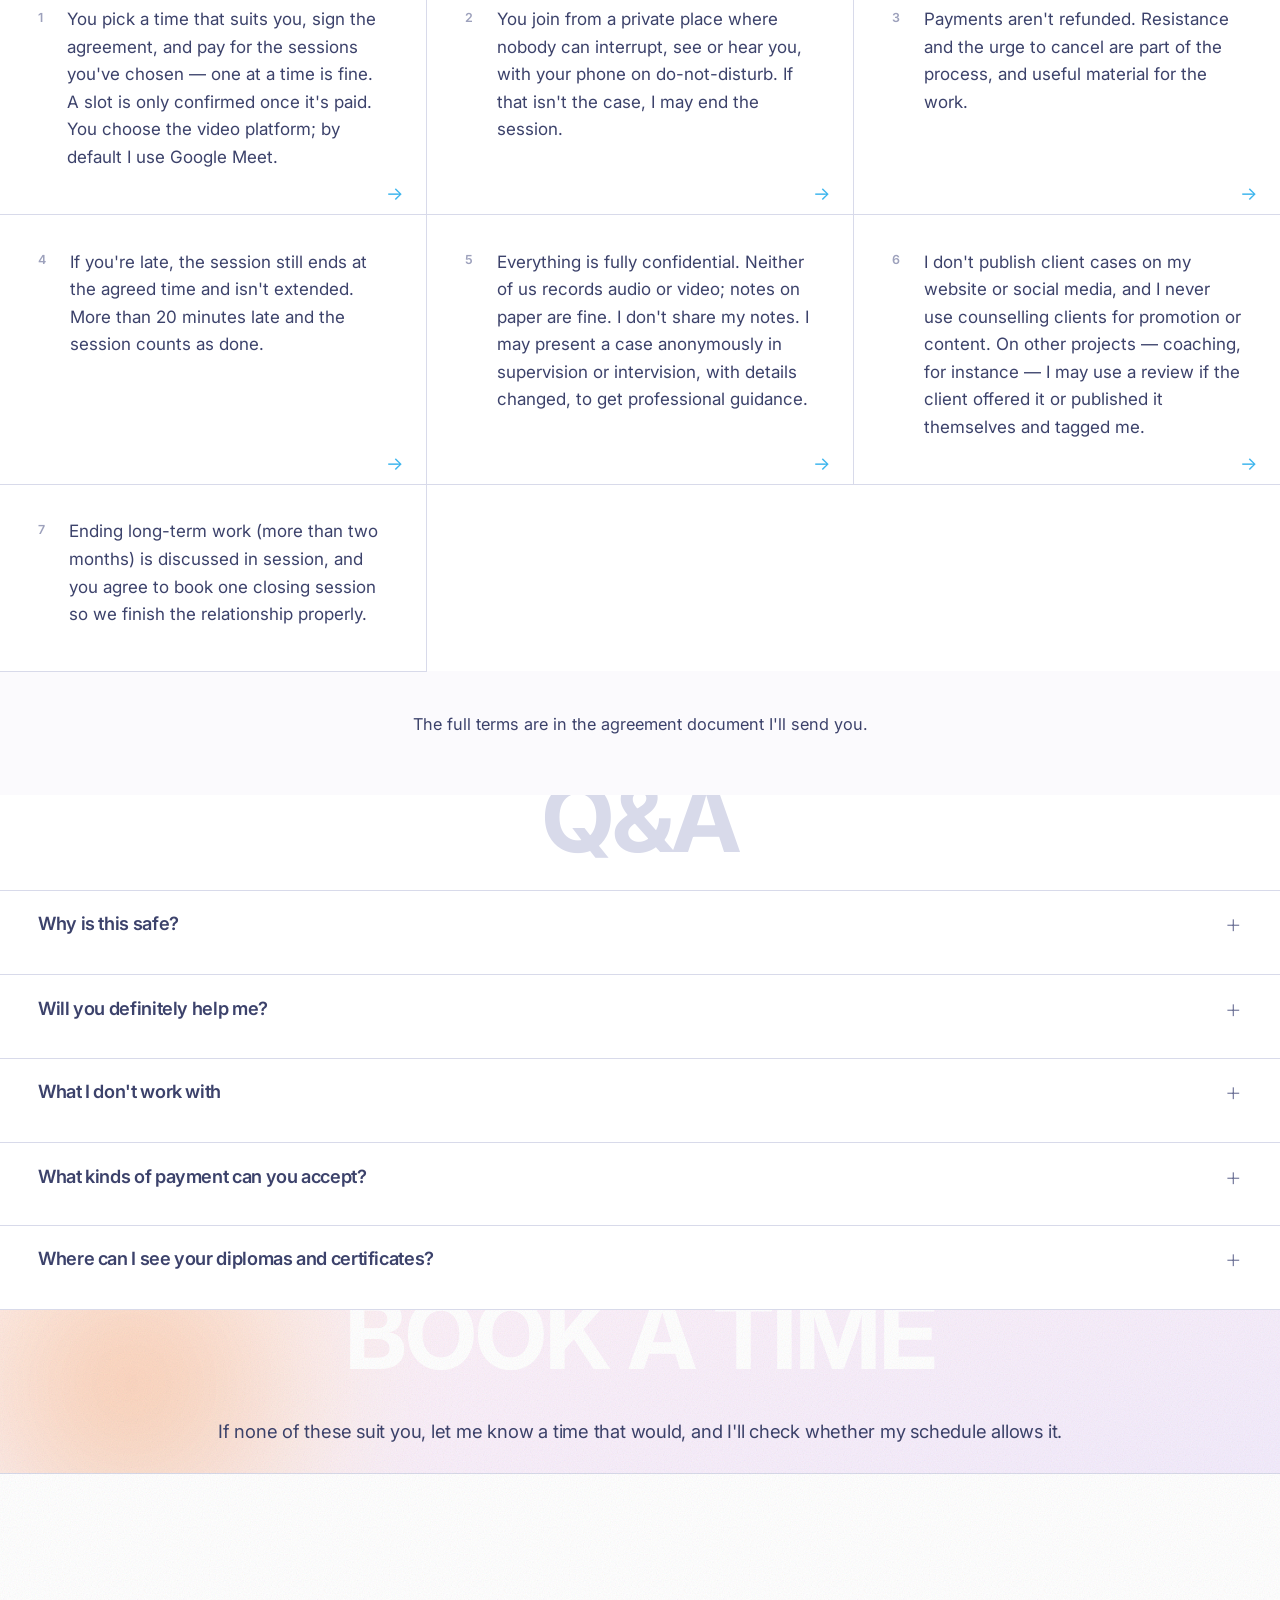
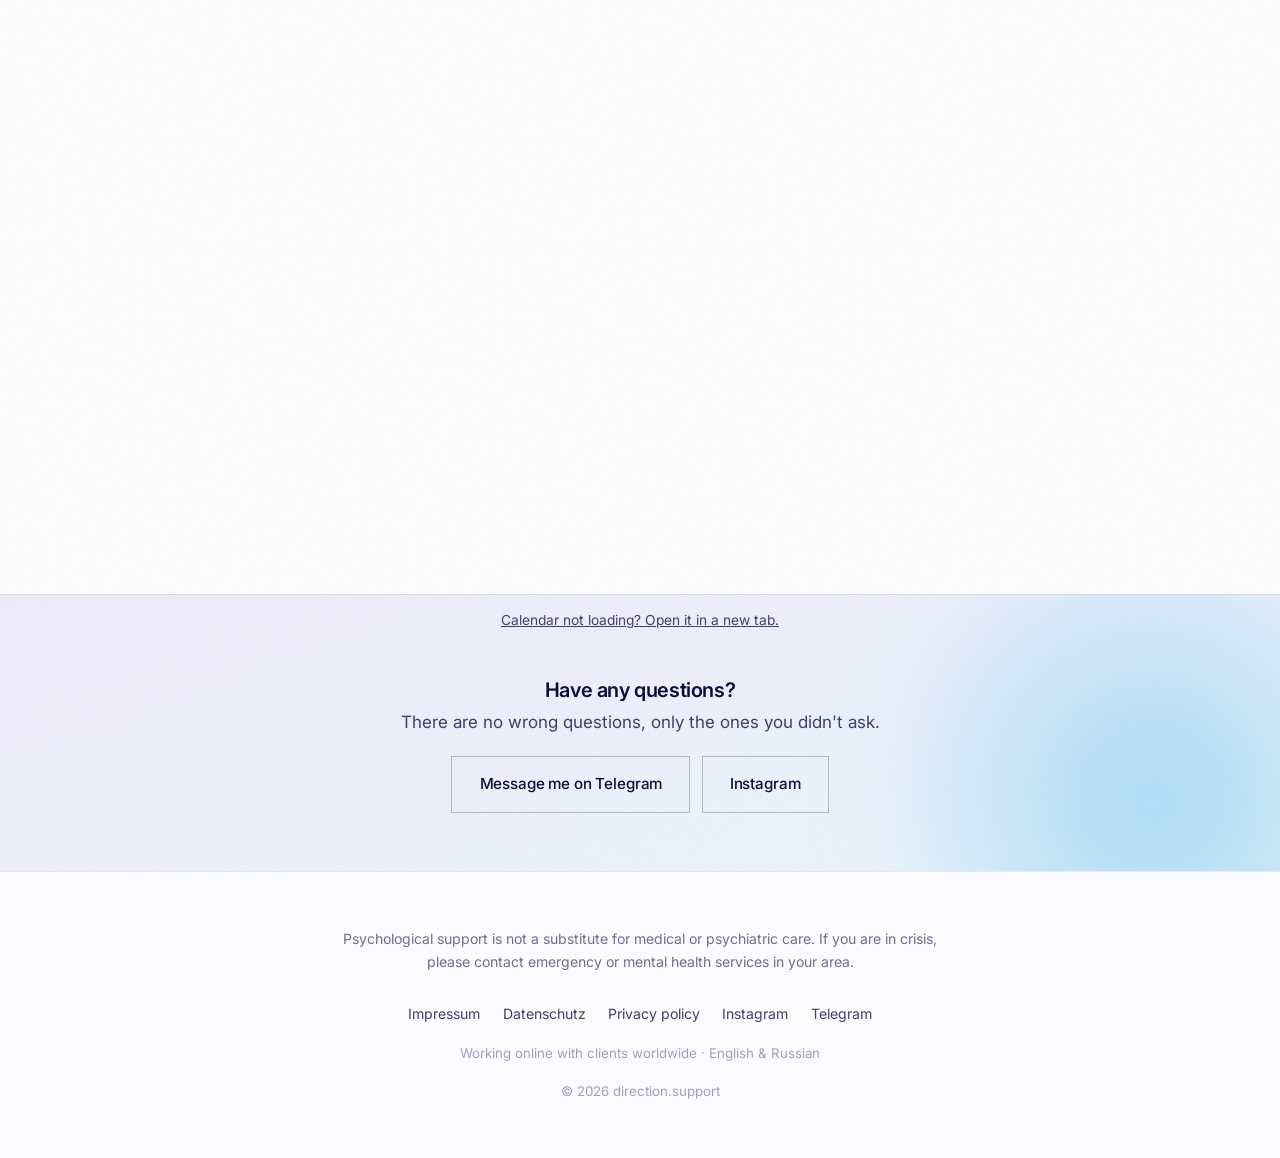
==== commit 1c2a8f58: "Heavier geometric brackets, centred on the photo - Brackets move from Playfair Display to Montserrat" ====
--- a/index.html
+++ b/index.html
@@ -16,7 +16,7 @@
 
 <link rel="preconnect" href="https://fonts.googleapis.com" />
 <link rel="preconnect" href="https://fonts.gstatic.com" crossorigin />
-<link href="https://fonts.googleapis.com/css2?family=Caveat:wght@600&family=Montserrat:wght@400;500&family=Playfair+Display:wght@400;700;900&family=Inter:ital,opsz,wght@0,14..32,200..700;1,14..32,400..700&display=swap" rel="stylesheet" />
+<link href="https://fonts.googleapis.com/css2?family=Caveat:wght@600&family=Montserrat:wght@400;500;900&family=Playfair+Display:wght@400;700;900&family=Inter:ital,opsz,wght@0,14..32,200..700;1,14..32,400..700&display=swap" rel="stylesheet" />
 <link rel="stylesheet" href="styles.css" />
 
 <link href="https://assets.calendly.com/assets/external/widget.css" rel="stylesheet" />
--- a/styles.css
+++ b/styles.css
@@ -251,11 +251,16 @@
    push the group off a phone screen. */
 .hero-bracket{
   flex:0 0 auto;
-  font-family:"Playfair Display",Georgia,serif;
-  font-size:calc(var(--fig) * .66);
+  font-family:"Montserrat",var(--font);
+  font-size:calc(var(--fig) * .62);
   line-height:1;font-weight:900;
   color:var(--pink-300);
-  display:inline-block;transform:scaleY(1.85);
+  display:inline-block;
+  /* The glyph is not centred in its own line box — its ink sits .085em below
+     the box centre, which scaleY multiplies to a visible drop. Translating
+     after the scale puts the bracket's ink centre back on the photo's.
+     Recompute this if the face or the scale changes. */
+  transform:translateY(-.157em) scaleY(1.85);
 }
 
 /* ---- the single uppercase line that replaced the chips ---- */
@@ -364,21 +369,13 @@
 .card-sub{margin-top:1.1rem;margin-bottom:.5rem;font-weight:600;color:var(--ink)}
 .card-note{margin-top:1.15rem;padding-top:1.15rem;border-top:1px solid var(--line-soft);font-size:.92rem;color:var(--ink-3)}
 .card--work:hover,.card--topic:hover{background:var(--paper-2)}
-/* The stripes sit behind the heading only, as a band across the cell; the
-   list underneath stays on white. The band bleeds to the cell edges with
-   negative margins that mirror the cell's own padding. */
+/* The heading sits on the same gradient the rest of the site uses, as a band
+   bleeding to the cell edges with negative margins mirroring the cell padding.
+   The list underneath stays on white. */
 .card--topic .card-title{
   margin:calc(var(--cell-y) * -1.35) calc(var(--cell-x) * -1.15) 1.15rem;
   padding:calc(var(--cell-y) * .5) calc(var(--cell-x) * 1.15);
-}
-.grid-3--tight>.card--topic:nth-child(1) .card-title{
-  background:repeating-linear-gradient(135deg,rgba(255,195,221,.38) 0 10px,transparent 10px 22px);
-}
-.grid-3--tight>.card--topic:nth-child(2) .card-title{
-  background:repeating-linear-gradient(135deg,rgba(175,225,251,.40) 0 10px,transparent 10px 22px);
-}
-.grid-3--tight>.card--topic:nth-child(3) .card-title{
-  background:repeating-linear-gradient(135deg,rgba(222,211,249,.42) 0 10px,transparent 10px 22px);
+  background:var(--grad-dopamine);
 }
 .card--topic .card-title{font-size:1.02rem}
 .card--topic .dots li{font-size:.9rem;margin-bottom:.5rem}
